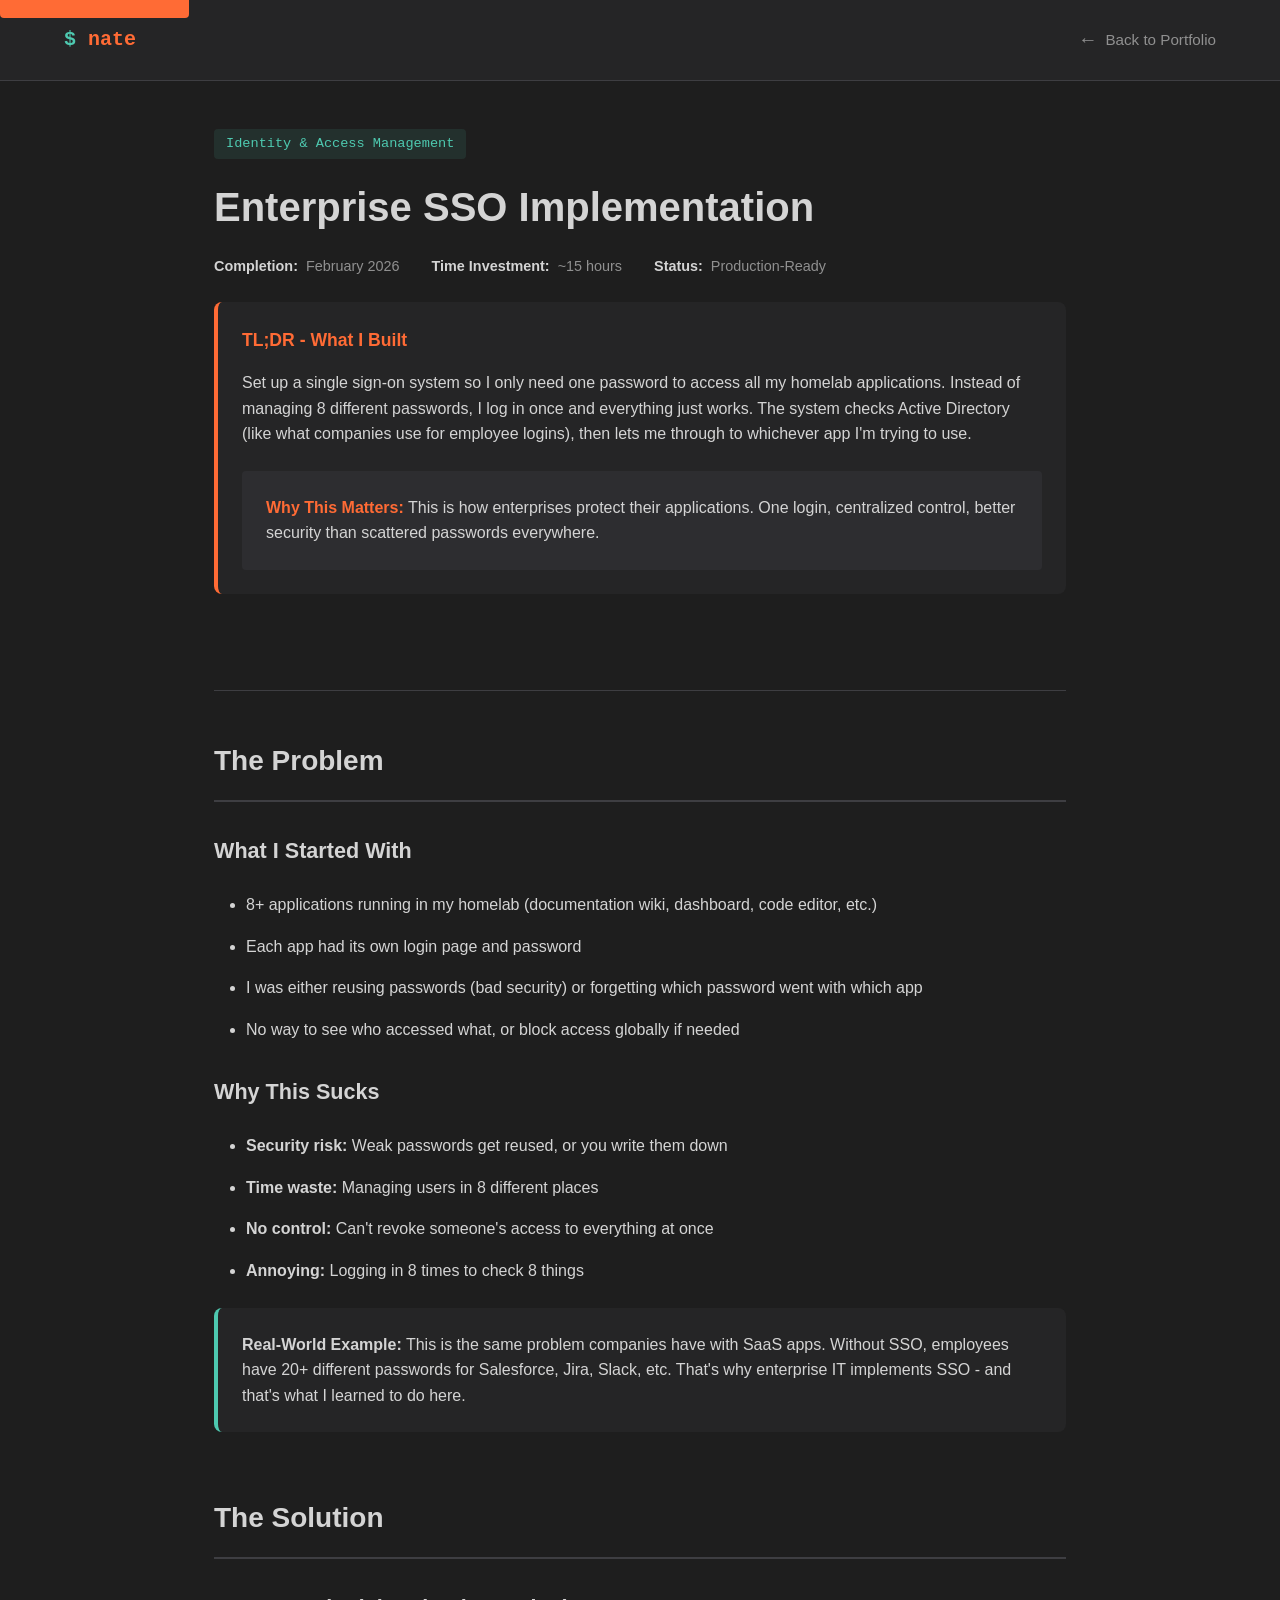
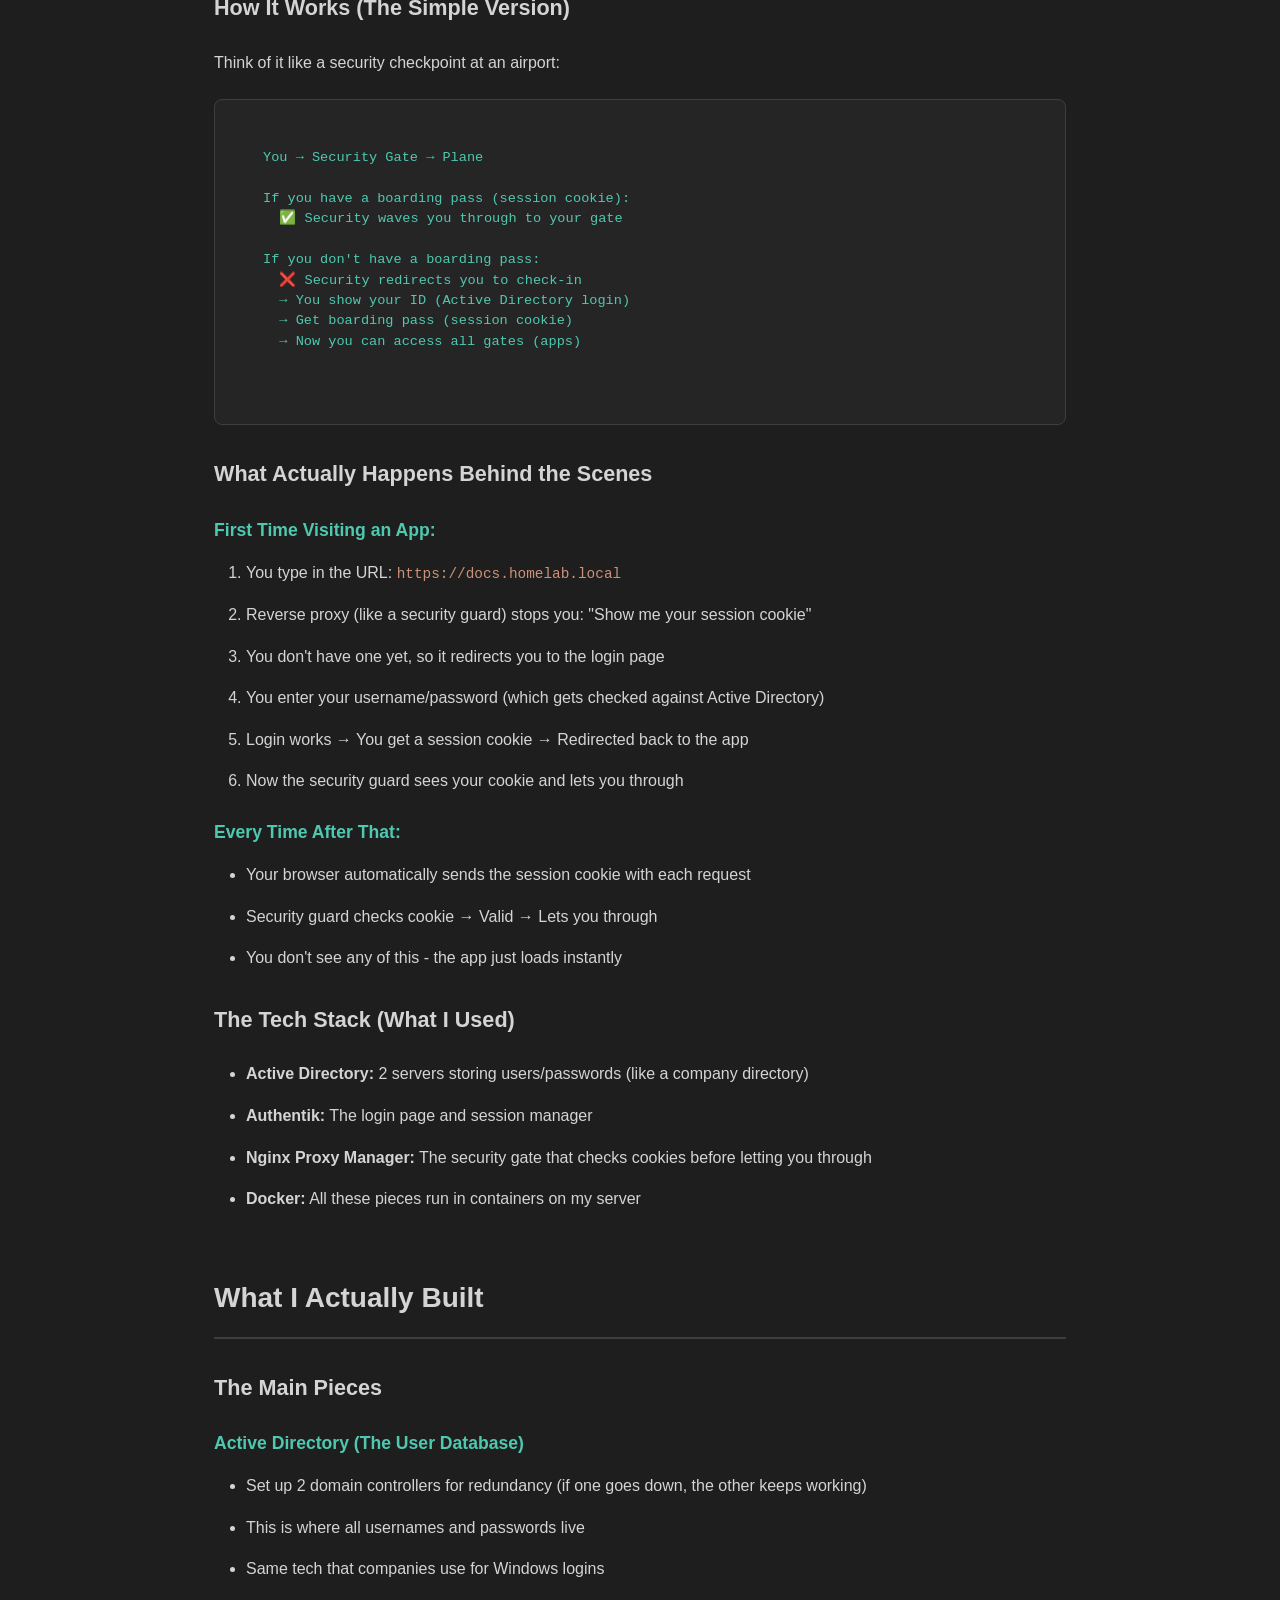
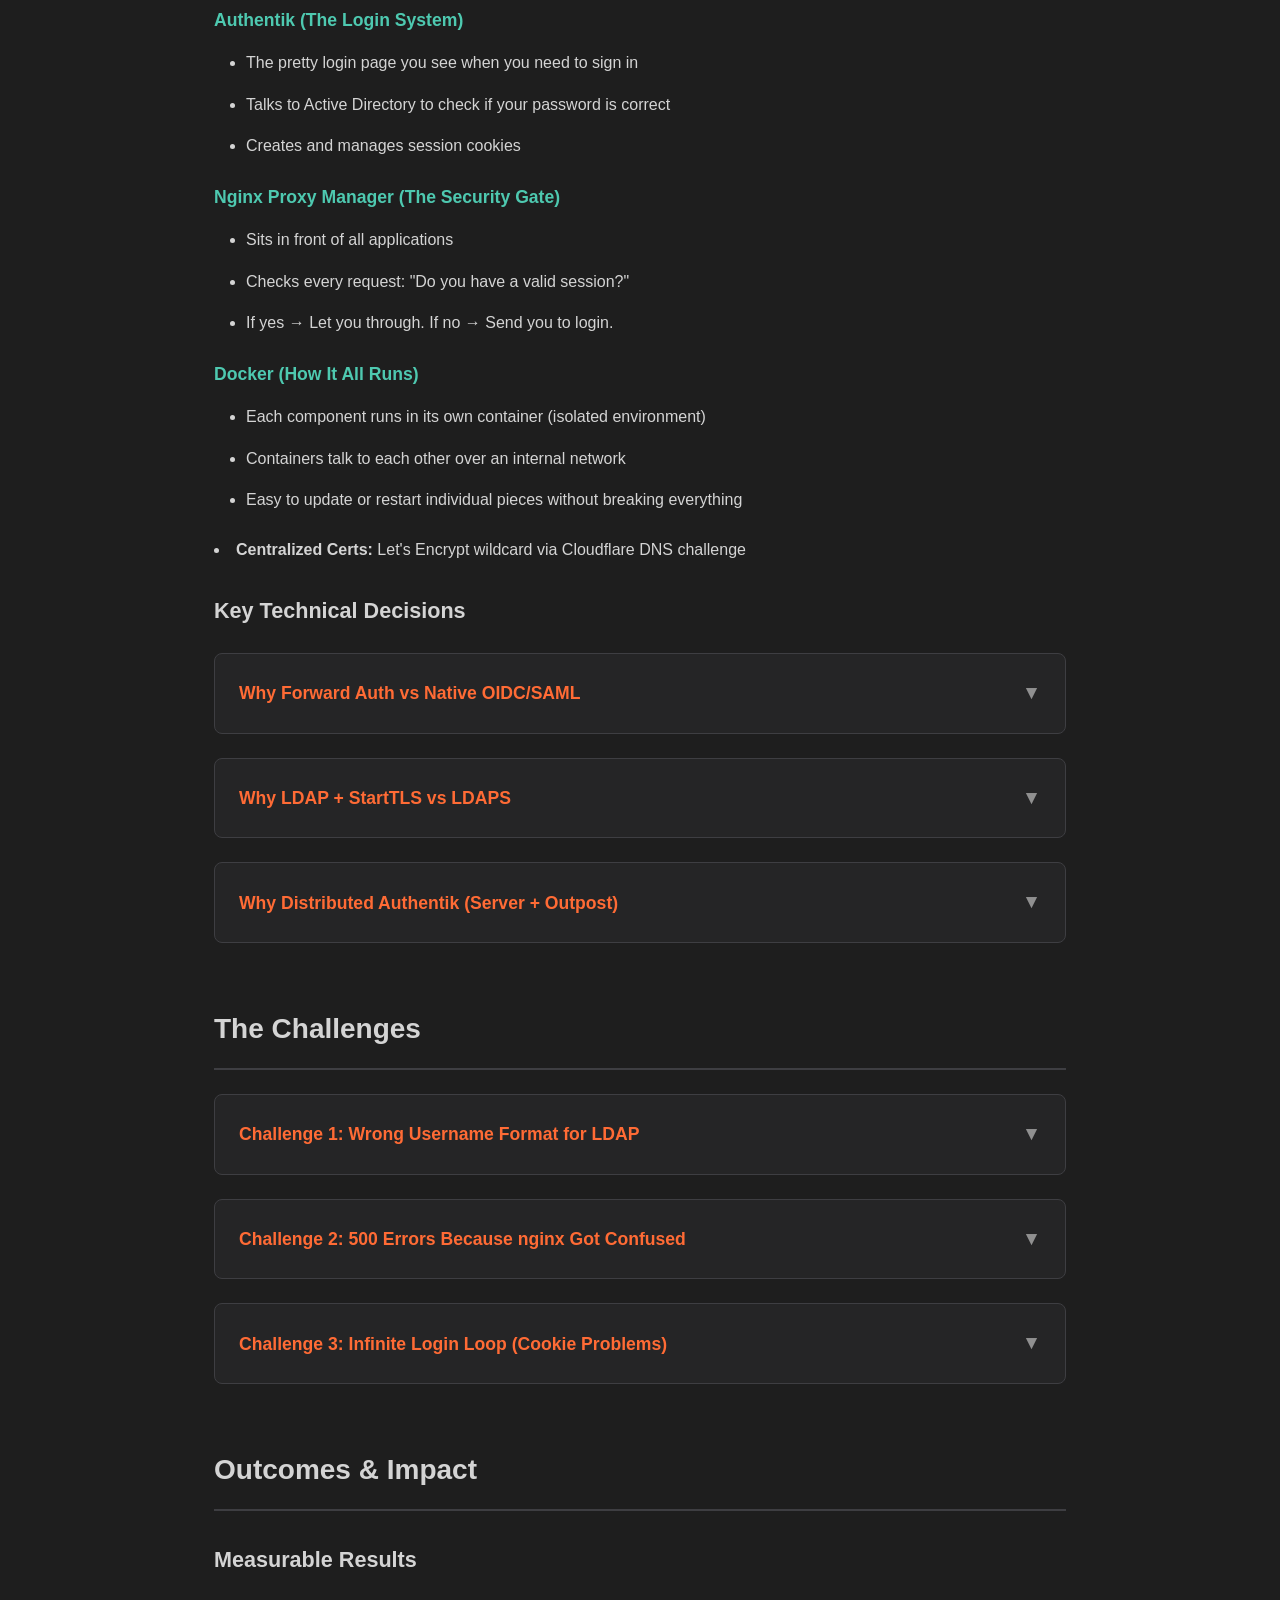
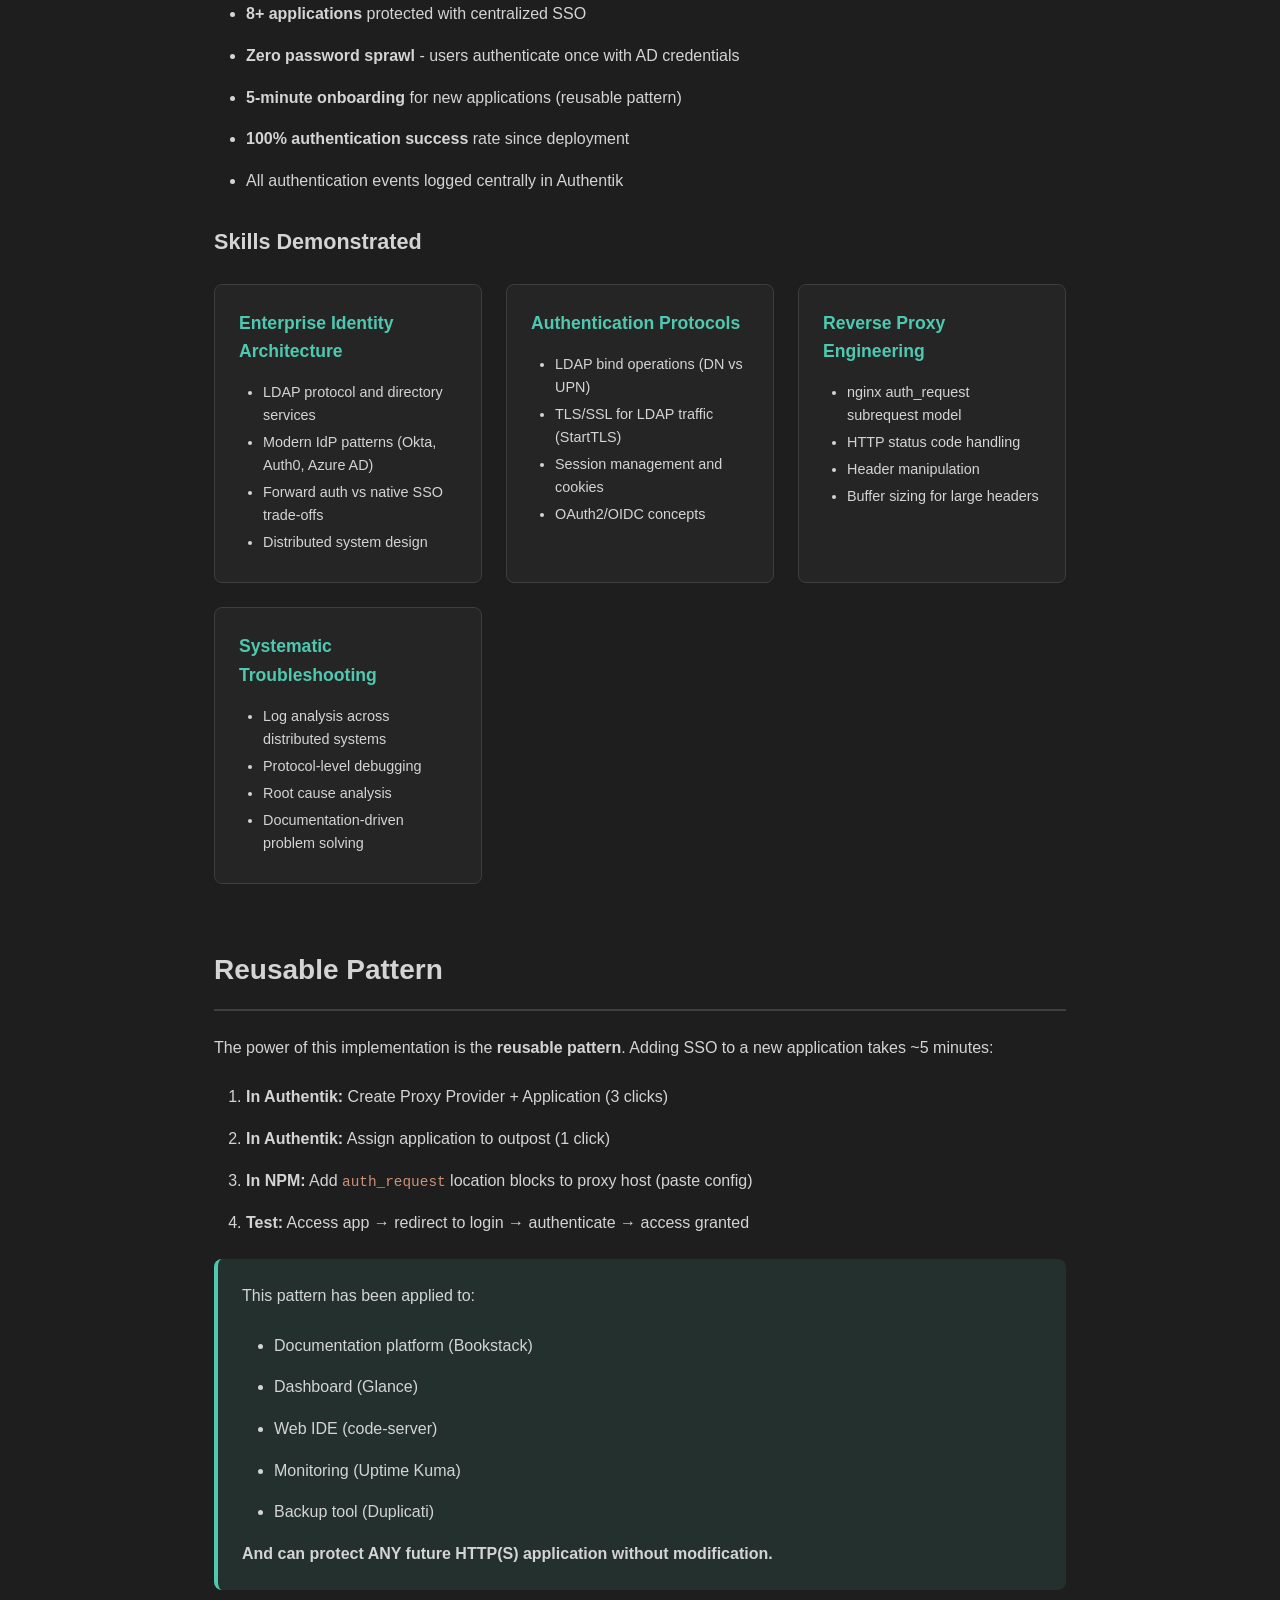
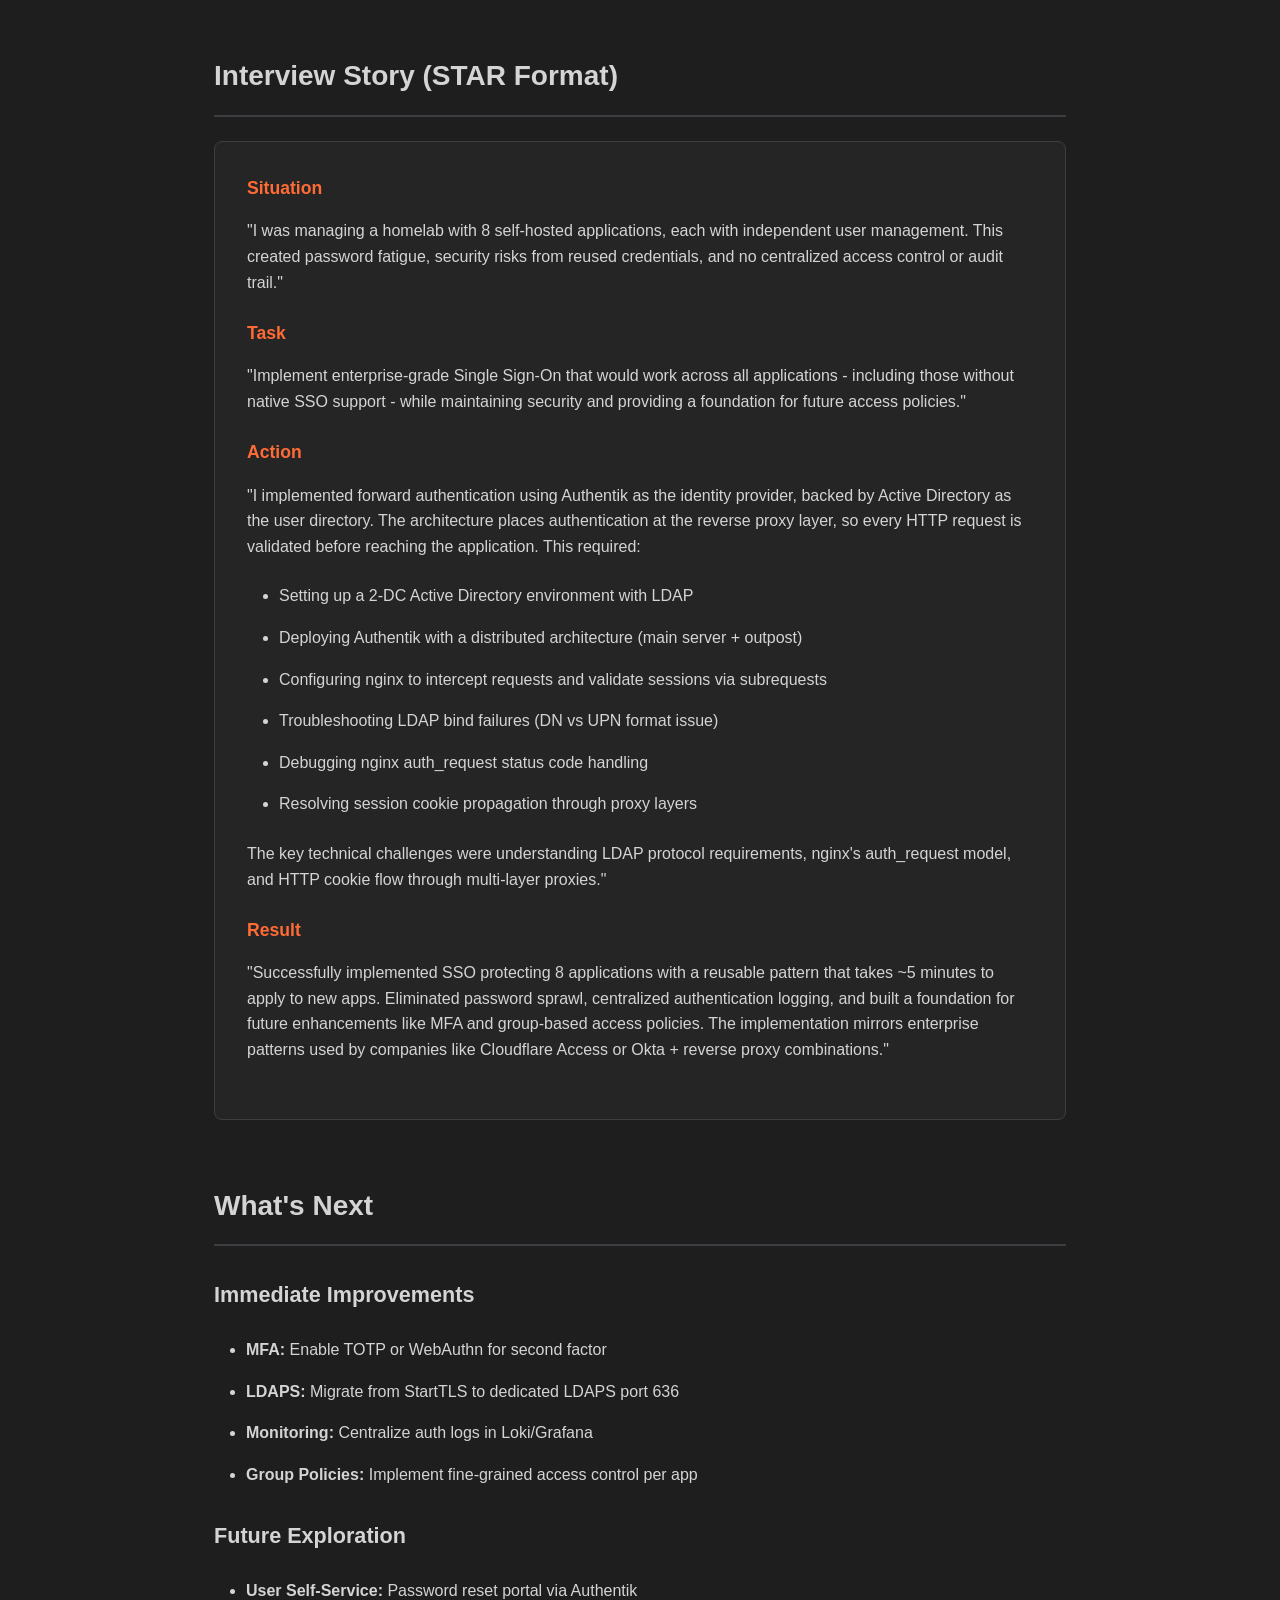
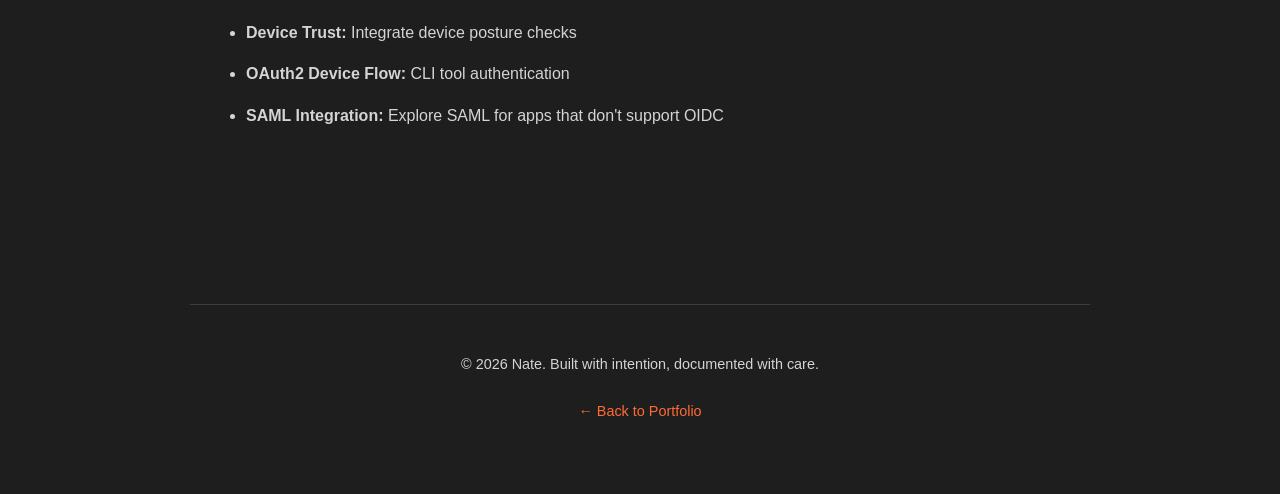
==== authentik-sso.html @ 9d838b90 "refactor: Simplify project pages for broader accessibility CHANGES TO BOTH authentik-sso.html AND pb" ====
<!DOCTYPE html>
<html lang="en">
<head>
    <meta charset="UTF-8">
    <meta name="viewport" content="width=device-width, initial-scale=1.0">
    <meta name="description" content="Enterprise SSO Implementation - Authentik + Active Directory forward authentication deployment protecting multiple applications with centralized identity management.">
    
    <!-- Security Headers -->
    <meta http-equiv="Content-Security-Policy" content="default-src 'self'; style-src 'self' 'unsafe-inline' https://fonts.googleapis.com; font-src 'self' https://fonts.gstatic.com; img-src 'self' data:; script-src 'self' 'unsafe-inline';">
    <meta http-equiv="X-Content-Type-Options" content="nosniff">
    <meta http-equiv="X-Frame-Options" content="DENY">
    <meta http-equiv="Referrer-Policy" content="strict-origin-when-cross-origin">
    
    <title>Enterprise SSO Implementation - Nate's Portfolio</title>
    
    <!-- Favicon -->
    <link rel="icon" type="image/svg+xml" href="/favicon.svg">
    <link rel="icon" type="image/png" sizes="32x32" href="/favicon-32x32.png">
    <link rel="icon" type="image/png" sizes="16x16" href="/favicon-16x16.png">
    <link rel="apple-touch-icon" sizes="180x180" href="/apple-touch-icon.png">
    <link rel="manifest" href="/site.webmanifest">
    
    <!-- Canonical URL -->
    <link rel="canonical" href="https://seggsy.co/authentik-sso">
    
    <!-- Open Graph / Social Media -->
    <meta property="og:title" content="Enterprise SSO Implementation - Nate's Portfolio">
    <meta property="og:description" content="Forward authentication deployment using Authentik + Active Directory. Protecting 8+ applications with centralized identity management and zero per-app credentials.">
    <meta property="og:image" content="https://seggsy.co/og-image.png">
    <meta property="og:url" content="https://seggsy.co/authentik-sso">
    <meta property="og:type" content="article">
    
    <!-- Twitter Card -->
    <meta name="twitter:card" content="summary_large_image">
    <meta name="twitter:title" content="Enterprise SSO Implementation - Nate's Portfolio">
    <meta name="twitter:description" content="Forward authentication deployment using Authentik + Active Directory. Protecting 8+ applications with centralized identity management.">
    <meta name="twitter:image" content="https://seggsy.co/og-image.png">
    
    <!-- Fonts -->
    <link rel="preconnect" href="https://fonts.googleapis.com">
    <link rel="preconnect" href="https://fonts.gstatic.com" crossorigin>
    <link href="https://fonts.googleapis.com/css2?family=JetBrains+Mono:wght@400;500;600&family=Inter:wght@400;500;600;700&display=swap" rel="stylesheet">
    
    <style>
        /* ==================== CSS Variables ==================== */
        :root {
            --color-bg-primary: #1e1e1e;
            --color-bg-secondary: #252526;
            --color-bg-tertiary: #2d2d30;
            --color-bg-code: #1e1e1e;
            --color-text-primary: #d4d4d4;
            --color-text-secondary: #909090;
            --color-text-muted: #6a6a6a;
            --color-accent-primary: #ff6b35;
            --color-accent-secondary: #4ec9b0;
            --color-accent-warning: #ce9178;
            --color-border: #3e3e42;
            --color-border-hover: #5a5a5f;
            --color-syntax-keyword: #569cd6;
            --color-syntax-string: #ce9178;
            --color-syntax-function: #dcdcaa;
            --color-syntax-comment: #6a9955;
            --font-mono: 'JetBrains Mono', monospace;
            --font-sans: 'Inter', -apple-system, BlinkMacSystemFont, sans-serif;
            --space-xs: 0.5rem;
            --space-sm: 1rem;
            --space-md: 1.5rem;
            --space-lg: 2rem;
            --space-xl: 3rem;
            --space-2xl: 4rem;
            --radius-sm: 4px;
            --radius-md: 8px;
            --radius-lg: 12px;
        }
        
        /* ==================== Reset & Base ==================== */
        * {
            margin: 0;
            padding: 0;
            box-sizing: border-box;
        }
        
        html {
            scroll-behavior: smooth;
        }
        
        /* Respect user's motion preferences */
        @media (prefers-reduced-motion: reduce) {
            html {
                scroll-behavior: auto;
            }
            *,
            *::before,
            *::after {
                animation-duration: 0.01ms !important;
                animation-iteration-count: 1 !important;
                transition-duration: 0.01ms !important;
                scroll-behavior: auto !important;
            }
        }
        
        body {
            font-family: var(--font-sans);
            background: var(--color-bg-primary);
            color: var(--color-text-primary);
            line-height: 1.6;
            font-size: 16px;
        }
        
        /* ==================== Skip Link (Accessibility) ==================== */
        .skip-link {
            position: absolute;
            top: -40px;
            left: 0;
            background: var(--color-accent-primary);
            color: var(--color-bg-primary);
            padding: var(--space-sm);
            text-decoration: none;
            border-radius: var(--radius-sm);
            font-weight: 600;
            z-index: 100;
        }
        
        .skip-link:focus {
            top: var(--space-sm);
            left: var(--space-sm);
        }
        
        /* ==================== Focus States (Accessibility) ==================== */
        *:focus-visible {
            outline: 2px solid var(--color-accent-primary);
            outline-offset: 2px;
        }
        
        *:focus:not(:focus-visible) {
            outline: none;
        }
        
        /* ==================== Header ==================== */
        header {
            background: var(--color-bg-secondary);
            border-bottom: 1px solid var(--color-border);
            padding: var(--space-md) 0;
            position: sticky;
            top: 0;
            z-index: 50;
        }
        
        nav {
            max-width: 1200px;
            margin: 0 auto;
            padding: 0 var(--space-md);
            display: flex;
            justify-content: space-between;
            align-items: center;
        }
        
        .logo {
            font-family: var(--font-mono);
            font-size: 1.25rem;
            font-weight: 600;
            color: var(--color-accent-primary);
            text-decoration: none;
        }
        
        .logo::before {
            content: '$ ';
            color: var(--color-accent-secondary);
        }
        
        .back-link {
            color: var(--color-text-secondary);
            text-decoration: none;
            font-size: 0.95rem;
            font-weight: 500;
            transition: color 0.2s;
            display: flex;
            align-items: center;
            gap: 0.5rem;
        }
        
        .back-link:hover {
            color: var(--color-accent-primary);
        }
        
        .back-link::before {
            content: '←';
            font-size: 1.2rem;
        }
        
        /* ==================== Main Content ==================== */
        main {
            max-width: 900px;
            margin: 0 auto;
            padding: var(--space-xl) var(--space-md);
        }
        
        /* ==================== Project Header ==================== */
        .project-header {
            margin-bottom: var(--space-xl);
            padding-bottom: var(--space-xl);
            border-bottom: 1px solid var(--color-border);
        }
        
        .project-tag {
            display: inline-block;
            font-family: var(--font-mono);
            font-size: 0.85rem;
            color: var(--color-accent-secondary);
            background: rgba(78, 201, 176, 0.1);
            padding: 0.25rem 0.75rem;
            border-radius: var(--radius-sm);
            margin-bottom: var(--space-md);
        }
        
        h1 {
            font-size: 2.5rem;
            font-weight: 700;
            color: var(--color-text-primary);
            margin-bottom: var(--space-md);
            line-height: 1.2;
        }
        
        .project-meta {
            display: flex;
            gap: var(--space-lg);
            font-size: 0.9rem;
            color: var(--color-text-secondary);
            margin-bottom: var(--space-md);
            flex-wrap: wrap;
        }
        
        .meta-item {
            display: flex;
            align-items: center;
            gap: 0.5rem;
        }
        
        .meta-item strong {
            color: var(--color-text-primary);
        }
        
        .tldr {
            background: var(--color-bg-secondary);
            border-left: 4px solid var(--color-accent-primary);
            padding: var(--space-md);
            border-radius: var(--radius-md);
            margin-bottom: var(--space-xl);
        }
        
        .tldr-title {
            font-weight: 600;
            color: var(--color-accent-primary);
            margin-bottom: var(--space-sm);
            font-size: 1.1rem;
        }
        
        .key-achievement {
            background: var(--color-bg-tertiary);
            padding: var(--space-md);
            border-radius: var(--radius-sm);
            margin-top: var(--space-sm);
        }
        
        .key-achievement strong {
            color: var(--color-accent-primary);
        }
        
        /* ==================== Content Sections ==================== */
        .section {
            margin-bottom: var(--space-2xl);
        }
        
        h2 {
            font-size: 1.75rem;
            font-weight: 600;
            color: var(--color-text-primary);
            margin-bottom: var(--space-md);
            padding-bottom: var(--space-sm);
            border-bottom: 2px solid var(--color-border);
        }
        
        h3 {
            font-size: 1.35rem;
            font-weight: 600;
            color: var(--color-text-primary);
            margin-top: var(--space-lg);
            margin-bottom: var(--space-md);
        }
        
        h4 {
            font-size: 1.1rem;
            font-weight: 600;
            color: var(--color-accent-secondary);
            margin-top: var(--space-md);
            margin-bottom: var(--space-sm);
        }
        
        p {
            margin-bottom: var(--space-md);
            color: var(--color-text-primary);
        }
        
        ul, ol {
            margin-left: var(--space-lg);
            margin-bottom: var(--space-md);
        }
        
        li {
            margin-bottom: var(--space-sm);
            color: var(--color-text-primary);
        }
        
        /* ==================== Code Blocks ==================== */
        pre {
            background: var(--color-bg-code);
            border: 1px solid var(--color-border);
            border-radius: var(--radius-md);
            padding: var(--space-md);
            margin-bottom: var(--space-md);
            overflow-x: auto;
            font-family: var(--font-mono);
            font-size: 0.9rem;
            line-height: 1.5;
        }
        
        code {
            font-family: var(--font-mono);
            font-size: 0.9em;
            color: var(--color-accent-warning);
        }
        
        pre code {
            color: var(--color-text-primary);
        }
        
        .terminal {
            position: relative;
            background: #0c0c0c;
            border: 1px solid var(--color-border);
            border-radius: var(--radius-md);
            margin-bottom: var(--space-md);
        }
        
        .terminal::before {
            content: '';
            display: block;
            height: 30px;
            background: var(--color-bg-secondary);
            border-bottom: 1px solid var(--color-border);
            border-radius: var(--radius-md) var(--radius-md) 0 0;
        }
        
        .terminal pre {
            border: none;
            border-radius: 0 0 var(--radius-md) var(--radius-md);
            background: #0c0c0c;
            color: #00ff00;
        }
        
        /* ==================== Architecture Diagram ==================== */
        .architecture {
            background: var(--color-bg-secondary);
            border: 1px solid var(--color-border);
            border-radius: var(--radius-md);
            padding: var(--space-md);
            margin-bottom: var(--space-md);
        }
        
        .architecture pre {
            background: transparent;
            border: none;
            color: var(--color-accent-secondary);
            font-size: 0.85rem;
        }
        
        /* ==================== Collapsible Sections ==================== */
        .collapsible {
            background: var(--color-bg-secondary);
            border: 1px solid var(--color-border);
            border-radius: var(--radius-md);
            margin-bottom: var(--space-md);
            overflow: hidden;
        }
        
        .collapsible-header {
            padding: var(--space-md);
            cursor: pointer;
            display: flex;
            justify-content: space-between;
            align-items: center;
            user-select: none;
            transition: background 0.2s;
        }
        
        .collapsible-header:hover {
            background: var(--color-bg-tertiary);
        }
        
        .collapsible-title {
            font-weight: 600;
            color: var(--color-accent-primary);
            font-size: 1.1rem;
        }
        
        .collapsible-icon {
            font-size: 1.2rem;
            color: var(--color-text-secondary);
            transition: transform 0.3s;
        }
        
        .collapsible.active .collapsible-icon {
            transform: rotate(180deg);
        }
        
        .collapsible-content {
            max-height: 0;
            overflow: hidden;
            transition: max-height 0.3s ease-out;
        }
        
        .collapsible.active .collapsible-content {
            max-height: 5000px;
            transition: max-height 0.5s ease-in;
        }
        
        .collapsible-inner {
            padding: 0 var(--space-md) var(--space-md) var(--space-md);
        }
        
        /* ==================== Info Boxes ==================== */
        .info-box {
            background: var(--color-bg-secondary);
            border-left: 4px solid var(--color-accent-secondary);
            padding: var(--space-md);
            border-radius: var(--radius-md);
            margin-bottom: var(--space-md);
        }
        
        .warning-box {
            background: rgba(206, 145, 120, 0.1);
            border-left: 4px solid var(--color-accent-warning);
            padding: var(--space-md);
            border-radius: var(--radius-md);
            margin-bottom: var(--space-md);
        }
        
        .success-box {
            background: rgba(78, 201, 176, 0.1);
            border-left: 4px solid var(--color-accent-secondary);
            padding: var(--space-md);
            border-radius: var(--radius-md);
            margin-bottom: var(--space-md);
        }
        
        /* ==================== Skills Grid ==================== */
        .skills-demonstrated {
            display: grid;
            grid-template-columns: repeat(auto-fit, minmax(250px, 1fr));
            gap: var(--space-md);
            margin-top: var(--space-md);
        }
        
        .skill-card {
            background: var(--color-bg-secondary);
            border: 1px solid var(--color-border);
            border-radius: var(--radius-md);
            padding: var(--space-md);
        }
        
        .skill-card h4 {
            margin-top: 0;
            margin-bottom: var(--space-sm);
        }
        
        .skill-card ul {
            margin-left: var(--space-md);
            margin-bottom: 0;
        }
        
        .skill-card li {
            font-size: 0.9rem;
            margin-bottom: 0.25rem;
        }
        
        /* ==================== STAR Format ==================== */
        .star-format {
            background: var(--color-bg-secondary);
            border: 1px solid var(--color-border);
            border-radius: var(--radius-md);
            padding: var(--space-lg);
            margin-bottom: var(--space-md);
        }
        
        .star-item {
            margin-bottom: var(--space-md);
        }
        
        .star-item:last-child {
            margin-bottom: 0;
        }
        
        .star-label {
            font-weight: 700;
            color: var(--color-accent-primary);
            font-size: 1.1rem;
            margin-bottom: var(--space-sm);
        }
        
        /* ==================== Footer ==================== */
        footer {
            max-width: 900px;
            margin: var(--space-2xl) auto 0;
            padding: var(--space-xl) var(--space-md);
            border-top: 1px solid var(--color-border);
            text-align: center;
            color: var(--color-text-secondary);
            font-size: 0.9rem;
        }
        
        /* ==================== Responsive ==================== */
        @media (max-width: 768px) {
            h1 {
                font-size: 2rem;
            }
            
            h2 {
                font-size: 1.5rem;
            }
            
            h3 {
                font-size: 1.2rem;
            }
            
            .project-meta {
                flex-direction: column;
                gap: var(--space-sm);
            }
            
            .skills-demonstrated {
                grid-template-columns: 1fr;
            }
            
            pre {
                font-size: 0.8rem;
            }
        }
    </style>
</head>
<body>
    <!-- Skip to content link -->
    <a href="#main-content" class="skip-link">Skip to main content</a>
    
    <!-- Header -->
    <header>
        <nav aria-label="Main navigation">
            <a href="/" class="logo">nate</a>
            <a href="/" class="back-link">Back to Portfolio</a>
        </nav>
    </header>
    
    <!-- Main Content -->
    <main id="main-content" role="main">
        <!-- Project Header -->
        <div class="project-header">
            <div class="project-tag">Identity & Access Management</div>
            <h1>Enterprise SSO Implementation</h1>
            
            <div class="project-meta">
                <div class="meta-item">
                    <strong>Completion:</strong> February 2026
                </div>
                <div class="meta-item">
                    <strong>Time Investment:</strong> ~15 hours
                </div>
                <div class="meta-item">
                    <strong>Status:</strong> Production-Ready
                </div>
            </div>
            
            <div class="tldr">
                <div class="tldr-title">TL;DR - What I Built</div>
                <p>Set up a single sign-on system so I only need one password to access all my homelab applications. Instead of managing 8 different passwords, I log in once and everything just works. The system checks Active Directory (like what companies use for employee logins), then lets me through to whichever app I'm trying to use.</p>
                <div class="key-achievement">
                    <strong>Why This Matters:</strong> This is how enterprises protect their applications. One login, centralized control, better security than scattered passwords everywhere.
                </div>
            </div>
        </div>
        
        <!-- The Problem -->
        <section class="section">
            <h2>The Problem</h2>
            
            <h3>What I Started With</h3>
            <ul>
                <li>8+ applications running in my homelab (documentation wiki, dashboard, code editor, etc.)</li>
                <li>Each app had its own login page and password</li>
                <li>I was either reusing passwords (bad security) or forgetting which password went with which app</li>
                <li>No way to see who accessed what, or block access globally if needed</li>
            </ul>
            
            <h3>Why This Sucks</h3>
            <ul>
                <li><strong>Security risk:</strong> Weak passwords get reused, or you write them down</li>
                <li><strong>Time waste:</strong> Managing users in 8 different places</li>
                <li><strong>No control:</strong> Can't revoke someone's access to everything at once</li>
                <li><strong>Annoying:</strong> Logging in 8 times to check 8 things</li>
            </ul>
            
            <div class="info-box">
                <strong>Real-World Example:</strong> This is the same problem companies have with SaaS apps. Without SSO, employees have 20+ different passwords for Salesforce, Jira, Slack, etc. That's why enterprise IT implements SSO - and that's what I learned to do here.
            </div>
        </section>
        
        <!-- The Solution -->
        <section class="section">
            <h2>The Solution</h2>
            
            <h3>How It Works (The Simple Version)</h3>
            <p>Think of it like a security checkpoint at an airport:</p>
            
            <div class="architecture">
                <pre>You → Security Gate → Plane

If you have a boarding pass (session cookie):
  ✅ Security waves you through to your gate

If you don't have a boarding pass:
  ❌ Security redirects you to check-in
  → You show your ID (Active Directory login)
  → Get boarding pass (session cookie)
  → Now you can access all gates (apps)</pre>
            </div>
            
            <h3>What Actually Happens Behind the Scenes</h3>
            
            <h4>First Time Visiting an App:</h4>
            <ol>
                <li>You type in the URL: <code>https://docs.homelab.local</code></li>
                <li>Reverse proxy (like a security guard) stops you: "Show me your session cookie"</li>
                <li>You don't have one yet, so it redirects you to the login page</li>
                <li>You enter your username/password (which gets checked against Active Directory)</li>
                <li>Login works → You get a session cookie → Redirected back to the app</li>
                <li>Now the security guard sees your cookie and lets you through</li>
            </ol>
            
            <h4>Every Time After That:</h4>
            <ul>
                <li>Your browser automatically sends the session cookie with each request</li>
                <li>Security guard checks cookie → Valid → Lets you through</li>
                <li>You don't see any of this - the app just loads instantly</li>
            </ul>
            
            <h3>The Tech Stack (What I Used)</h3>
            <ul>
                <li><strong>Active Directory:</strong> 2 servers storing users/passwords (like a company directory)</li>
                <li><strong>Authentik:</strong> The login page and session manager</li>
                <li><strong>Nginx Proxy Manager:</strong> The security gate that checks cookies before letting you through</li>
                <li><strong>Docker:</strong> All these pieces run in containers on my server</li>
            </ul>
        </section>
        
        <!-- Technical Implementation -->
        <section class="section">
            <h2>What I Actually Built</h2>
            
            <h3>The Main Pieces</h3>
            
            <h4>Active Directory (The User Database)</h4>
            <ul>
                <li>Set up 2 domain controllers for redundancy (if one goes down, the other keeps working)</li>
                <li>This is where all usernames and passwords live</li>
                <li>Same tech that companies use for Windows logins</li>
            </ul>
            
            <h4>Authentik (The Login System)</h4>
            <ul>
                <li>The pretty login page you see when you need to sign in</li>
                <li>Talks to Active Directory to check if your password is correct</li>
                <li>Creates and manages session cookies</li>
            </ul>
            
            <h4>Nginx Proxy Manager (The Security Gate)</h4>
            <ul>
                <li>Sits in front of all applications</li>
                <li>Checks every request: "Do you have a valid session?"</li>
                <li>If yes → Let you through. If no → Send you to login.</li>
            </ul>
            
            <h4>Docker (How It All Runs)</h4>
            <ul>
                <li>Each component runs in its own container (isolated environment)</li>
                <li>Containers talk to each other over an internal network</li>
                <li>Easy to update or restart individual pieces without breaking everything</li>
            </ul>
                <li><strong>Centralized Certs:</strong> Let's Encrypt wildcard via Cloudflare DNS challenge</li>
            </ul>
            
            <h3>Key Technical Decisions</h3>
            
            <div class="collapsible">
                <div class="collapsible-header">
                    <div class="collapsible-title">Why Forward Auth vs Native OIDC/SAML</div>
                    <div class="collapsible-icon">▼</div>
                </div>
                <div class="collapsible-content">
                    <div class="collapsible-inner">
                        <ul>
                            <li>Forward auth works with <strong>any</strong> HTTP(S) application (no app-level changes needed)</li>
                            <li>Application never sees credentials (security)</li>
                            <li>Centralized at network edge (defense in depth)</li>
                            <li>Single pattern scales to unlimited apps</li>
                            <li>Trade-off: Double authentication if app has native auth (acceptable in homelab)</li>
                        </ul>
                    </div>
                </div>
            </div>
            
            <div class="collapsible">
                <div class="collapsible-header">
                    <div class="collapsible-title">Why LDAP + StartTLS vs LDAPS</div>
                    <div class="collapsible-icon">▼</div>
                </div>
                <div class="collapsible-content">
                    <div class="collapsible-inner">
                        <ul>
                            <li>StartTLS uses standard port 389 (no firewall rule changes)</li>
                            <li>Encrypts after initial connection (opportunistic TLS)</li>
                            <li>Simpler certificate management for internal CA</li>
                            <li>Enterprise standard for internal LDAP</li>
                        </ul>
                    </div>
                </div>
            </div>
            
            <div class="collapsible">
                <div class="collapsible-header">
                    <div class="collapsible-title">Why Distributed Authentik (Server + Outpost)</div>
                    <div class="collapsible-icon">▼</div>
                </div>
                <div class="collapsible-content">
                    <div class="collapsible-inner">
                        <ul>
                            <li>Outpost co-located with applications (low latency auth checks)</li>
                            <li>Server handles heavy lifting (login flows, LDAP queries, UI)</li>
                            <li>Separation of concerns (auth validation vs identity management)</li>
                            <li>Mirrors enterprise IdP architecture (e.g., Okta agents)</li>
                        </ul>
                    </div>
                </div>
            </div>
        </section>
        
        <!-- The Challenges -->
        <section class="section">
            <h2>The Challenges</h2>
            
            <div class="collapsible">
                <div class="collapsible-header">
                    <div class="collapsible-title">Challenge 1: Wrong Username Format for LDAP</div>
                    <div class="collapsible-icon">▼</div>
                </div>
                <div class="collapsible-content">
                    <div class="collapsible-inner">
                        <h4>What Went Wrong:</h4>
                        <div class="terminal">
                            <pre>Error: LDAP bind failed - Invalid credentials</pre>
                        </div>
                        
                        <h4>The Problem:</h4>
                        <ul>
                            <li>I was using email format: <code><a href="/cdn-cgi/l/email-protection" class="__cf_email__" data-cfemail="4d2e2b3e702c383924292239242601252a282029242770222128">[email&#160;protected]</a></code></li>
                            <li>LDAP doesn't understand email format - it needs a specific path</li>
                            <li>Think of it like: email is your nickname, but the system needs your full legal name and address</li>
                        </ul>
                        
                        <h4>How I Figured It Out:</h4>
                        <ol>
                            <li>Checked password was correct in Active Directory (it was)</li>
                            <li>Verified network could reach the server (it could)</li>
                            <li>Read Microsoft docs about LDAP connection formats</li>
                            <li>Learned about DN (Distinguished Name) vs UPN (User Principal Name)</li>
                            <li>Changed the format to what LDAP actually expects</li>
                        </ol>
                        
                        <h4>The Fix:</h4>
                        <div class="warning-box">
                            <strong>❌ WRONG:</strong> <code><a href="/cdn-cgi/l/email-protection" class="__cf_email__" data-cfemail="1c6f6a7f316d797832393279646645616e6c646d60633f6d6e62606d">[email&#160;protected]</a></code> (email-style)
                        </div>
                        <div class="success-box">
                            <strong>✅ CORRECT:</strong> <code>CN=svc-authentik,CN=Users,DC=homelab,DC=local</code> (full path)
                        </div>
                        
                        <div class="info-box">
                            <strong>What I Learned:</strong> Different systems talk different languages. What works for logging into Windows doesn't always work for backend connections. Reading documentation and understanding the protocol matters.
                        </div>
                    </div>
                </div>
            </div>
            
            <div class="collapsible">
                <div class="collapsible-header">
                    <div class="collapsible-title">Challenge 2: 500 Errors Because nginx Got Confused</div>
                    <div class="collapsible-icon">▼</div>
                </div>
                <div class="collapsible-content">
                    <div class="collapsible-inner">
                        <h4>What Went Wrong:</h4>
                        <div class="terminal">
                            <pre>500 Internal Server Error
nginx logs: "auth request unexpected status: 302"</pre>
                        </div>
                        
                        <h4>The Problem:</h4>
                        <ul>
                            <li>nginx expected a simple yes/no answer: "Is this user authenticated?"</li>
                            <li>Authentik was sending a redirect response (302) instead</li>
                            <li>nginx didn't know how to handle that, so it just gave up with a 500 error</li>
                        </ul>
                        
                        <h4>The Fix:</h4>
                        <p>Taught nginx how to handle redirects by adding error handling:</p>
                        <pre><code># Tell nginx: if you get a 401 (not authenticated), 
# don't panic - redirect them to the login page instead
error_page 401 = @goauthentik_proxy_signin;</code></pre>
                        
                        <div class="info-box">
                            <strong>What I Learned:</strong> nginx is picky about how authentication works. It wants specific status codes. When integrating systems, you have to make them speak the same language. Reading error logs and nginx docs helped me figure out what was expected.
                        </div>
                    </div>
                </div>
            </div>
            
            <div class="collapsible">
                <div class="collapsible-header">
                    <div class="collapsible-title">Challenge 3: Infinite Login Loop (Cookie Problems)</div>
                    <div class="collapsible-icon">▼</div>
                </div>
                <div class="collapsible-content">
                    <div class="collapsible-inner">
                        <h4>What Went Wrong:</h4>
                        <p>User would log in successfully, but then immediately get sent back to the login page. Over and over. Forever.</p>
                        
                        <h4>The Problem:</h4>
                        <ul>
                            <li>Authentik was setting a session cookie, but the browser wasn't sending it back</li>
                            <li>Why? Cookie security settings were too strict</li>
                            <li>The cookie was set to <code>SameSite=Strict</code> (only works on exact same domain)</li>
                            <li>But the login page was <code>auth.homelab.local</code> and the app was <code>docs.homelab.local</code></li>
                            <li>Browser blocked the cookie because of the different subdomains</li>
                        </ul>
                        
                        <h4>The Fix:</h4>
                        <p>Changed cookie setting to <code>SameSite=Lax</code>:</p>
                        <ul>
                            <li>Still secure (protects against attacks)</li>
                            <li>But allows cookies across subdomains (auth.homelab → docs.homelab)</li>
                            <li>Browser happy, login works, everyone moves on</li>
                        </ul>
                        
                        <div class="info-box">
                            <strong>What I Learned:</strong> Modern browsers are really picky about cookies for security reasons. When login involves redirects between subdomains, you have to understand cookie policies. This took reading browser documentation and testing different settings.
                        </div>
                    </div>
                </div>
            </div>
        </section>
        
        <!-- Outcomes & Skills -->
        <section class="section">
            <h2>Outcomes & Impact</h2>
            
            <h3>Measurable Results</h3>
            <ul>
                <li><strong>8+ applications</strong> protected with centralized SSO</li>
                <li><strong>Zero password sprawl</strong> - users authenticate once with AD credentials</li>
                <li><strong>5-minute onboarding</strong> for new applications (reusable pattern)</li>
                <li><strong>100% authentication success</strong> rate since deployment</li>
                <li>All authentication events logged centrally in Authentik</li>
            </ul>
            
            <h3>Skills Demonstrated</h3>
            <div class="skills-demonstrated">
                <div class="skill-card">
                    <h4>Enterprise Identity Architecture</h4>
                    <ul>
                        <li>LDAP protocol and directory services</li>
                        <li>Modern IdP patterns (Okta, Auth0, Azure AD)</li>
                        <li>Forward auth vs native SSO trade-offs</li>
                        <li>Distributed system design</li>
                    </ul>
                </div>
                
                <div class="skill-card">
                    <h4>Authentication Protocols</h4>
                    <ul>
                        <li>LDAP bind operations (DN vs UPN)</li>
                        <li>TLS/SSL for LDAP traffic (StartTLS)</li>
                        <li>Session management and cookies</li>
                        <li>OAuth2/OIDC concepts</li>
                    </ul>
                </div>
                
                <div class="skill-card">
                    <h4>Reverse Proxy Engineering</h4>
                    <ul>
                        <li>nginx auth_request subrequest model</li>
                        <li>HTTP status code handling</li>
                        <li>Header manipulation</li>
                        <li>Buffer sizing for large headers</li>
                    </ul>
                </div>
                
                <div class="skill-card">
                    <h4>Systematic Troubleshooting</h4>
                    <ul>
                        <li>Log analysis across distributed systems</li>
                        <li>Protocol-level debugging</li>
                        <li>Root cause analysis</li>
                        <li>Documentation-driven problem solving</li>
                    </ul>
                </div>
            </div>
        </section>
        
        <!-- Reusable Pattern -->
        <section class="section">
            <h2>Reusable Pattern</h2>
            <p>The power of this implementation is the <strong>reusable pattern</strong>. Adding SSO to a new application takes ~5 minutes:</p>
            
            <ol>
                <li><strong>In Authentik:</strong> Create Proxy Provider + Application (3 clicks)</li>
                <li><strong>In Authentik:</strong> Assign application to outpost (1 click)</li>
                <li><strong>In NPM:</strong> Add <code>auth_request</code> location blocks to proxy host (paste config)</li>
                <li><strong>Test:</strong> Access app → redirect to login → authenticate → access granted</li>
            </ol>
            
            <div class="success-box">
                <p>This pattern has been applied to:</p>
                <ul style="margin-bottom: 0;">
                    <li>Documentation platform (Bookstack)</li>
                    <li>Dashboard (Glance)</li>
                    <li>Web IDE (code-server)</li>
                    <li>Monitoring (Uptime Kuma)</li>
                    <li>Backup tool (Duplicati)</li>
                </ul>
                <p style="margin-top: var(--space-sm); margin-bottom: 0;"><strong>And can protect ANY future HTTP(S) application without modification.</strong></p>
            </div>
        </section>
        
        <!-- Interview Story -->
        <section class="section">
            <h2>Interview Story (STAR Format)</h2>
            
            <div class="star-format">
                <div class="star-item">
                    <div class="star-label">Situation</div>
                    <p>"I was managing a homelab with 8 self-hosted applications, each with independent user management. This created password fatigue, security risks from reused credentials, and no centralized access control or audit trail."</p>
                </div>
                
                <div class="star-item">
                    <div class="star-label">Task</div>
                    <p>"Implement enterprise-grade Single Sign-On that would work across all applications - including those without native SSO support - while maintaining security and providing a foundation for future access policies."</p>
                </div>
                
                <div class="star-item">
                    <div class="star-label">Action</div>
                    <p>"I implemented forward authentication using Authentik as the identity provider, backed by Active Directory as the user directory. The architecture places authentication at the reverse proxy layer, so every HTTP request is validated before reaching the application. This required:</p>
                    <ul>
                        <li>Setting up a 2-DC Active Directory environment with LDAP</li>
                        <li>Deploying Authentik with a distributed architecture (main server + outpost)</li>
                        <li>Configuring nginx to intercept requests and validate sessions via subrequests</li>
                        <li>Troubleshooting LDAP bind failures (DN vs UPN format issue)</li>
                        <li>Debugging nginx auth_request status code handling</li>
                        <li>Resolving session cookie propagation through proxy layers</li>
                    </ul>
                    <p>The key technical challenges were understanding LDAP protocol requirements, nginx's auth_request model, and HTTP cookie flow through multi-layer proxies."</p>
                </div>
                
                <div class="star-item">
                    <div class="star-label">Result</div>
                    <p>"Successfully implemented SSO protecting 8 applications with a reusable pattern that takes ~5 minutes to apply to new apps. Eliminated password sprawl, centralized authentication logging, and built a foundation for future enhancements like MFA and group-based access policies. The implementation mirrors enterprise patterns used by companies like Cloudflare Access or Okta + reverse proxy combinations."</p>
                </div>
            </div>
        </section>
        
        <!-- What's Next -->
        <section class="section">
            <h2>What's Next</h2>
            
            <h3>Immediate Improvements</h3>
            <ul>
                <li><strong>MFA:</strong> Enable TOTP or WebAuthn for second factor</li>
                <li><strong>LDAPS:</strong> Migrate from StartTLS to dedicated LDAPS port 636</li>
                <li><strong>Monitoring:</strong> Centralize auth logs in Loki/Grafana</li>
                <li><strong>Group Policies:</strong> Implement fine-grained access control per app</li>
            </ul>
            
            <h3>Future Exploration</h3>
            <ul>
                <li><strong>User Self-Service:</strong> Password reset portal via Authentik</li>
                <li><strong>Device Trust:</strong> Integrate device posture checks</li>
                <li><strong>OAuth2 Device Flow:</strong> CLI tool authentication</li>
                <li><strong>SAML Integration:</strong> Explore SAML for apps that don't support OIDC</li>
            </ul>
        </section>
    </main>
    
    <!-- Footer -->
    <footer role="contentinfo">
        <p>© 2026 Nate. Built with intention, documented with care.</p>
        <p style="margin-top: var(--space-sm);">
            <a href="/" style="color: var(--color-accent-primary); text-decoration: none;">← Back to Portfolio</a>
        </p>
    </footer>
    
    <!-- Collapsible Toggle Script -->
    <script>
        document.querySelectorAll('.collapsible-header').forEach(function(header) {
            header.addEventListener('click', function() {
                var collapsible = this.parentElement;
                collapsible.classList.toggle('active');
            });
        });
    </script>
</body>
</html>
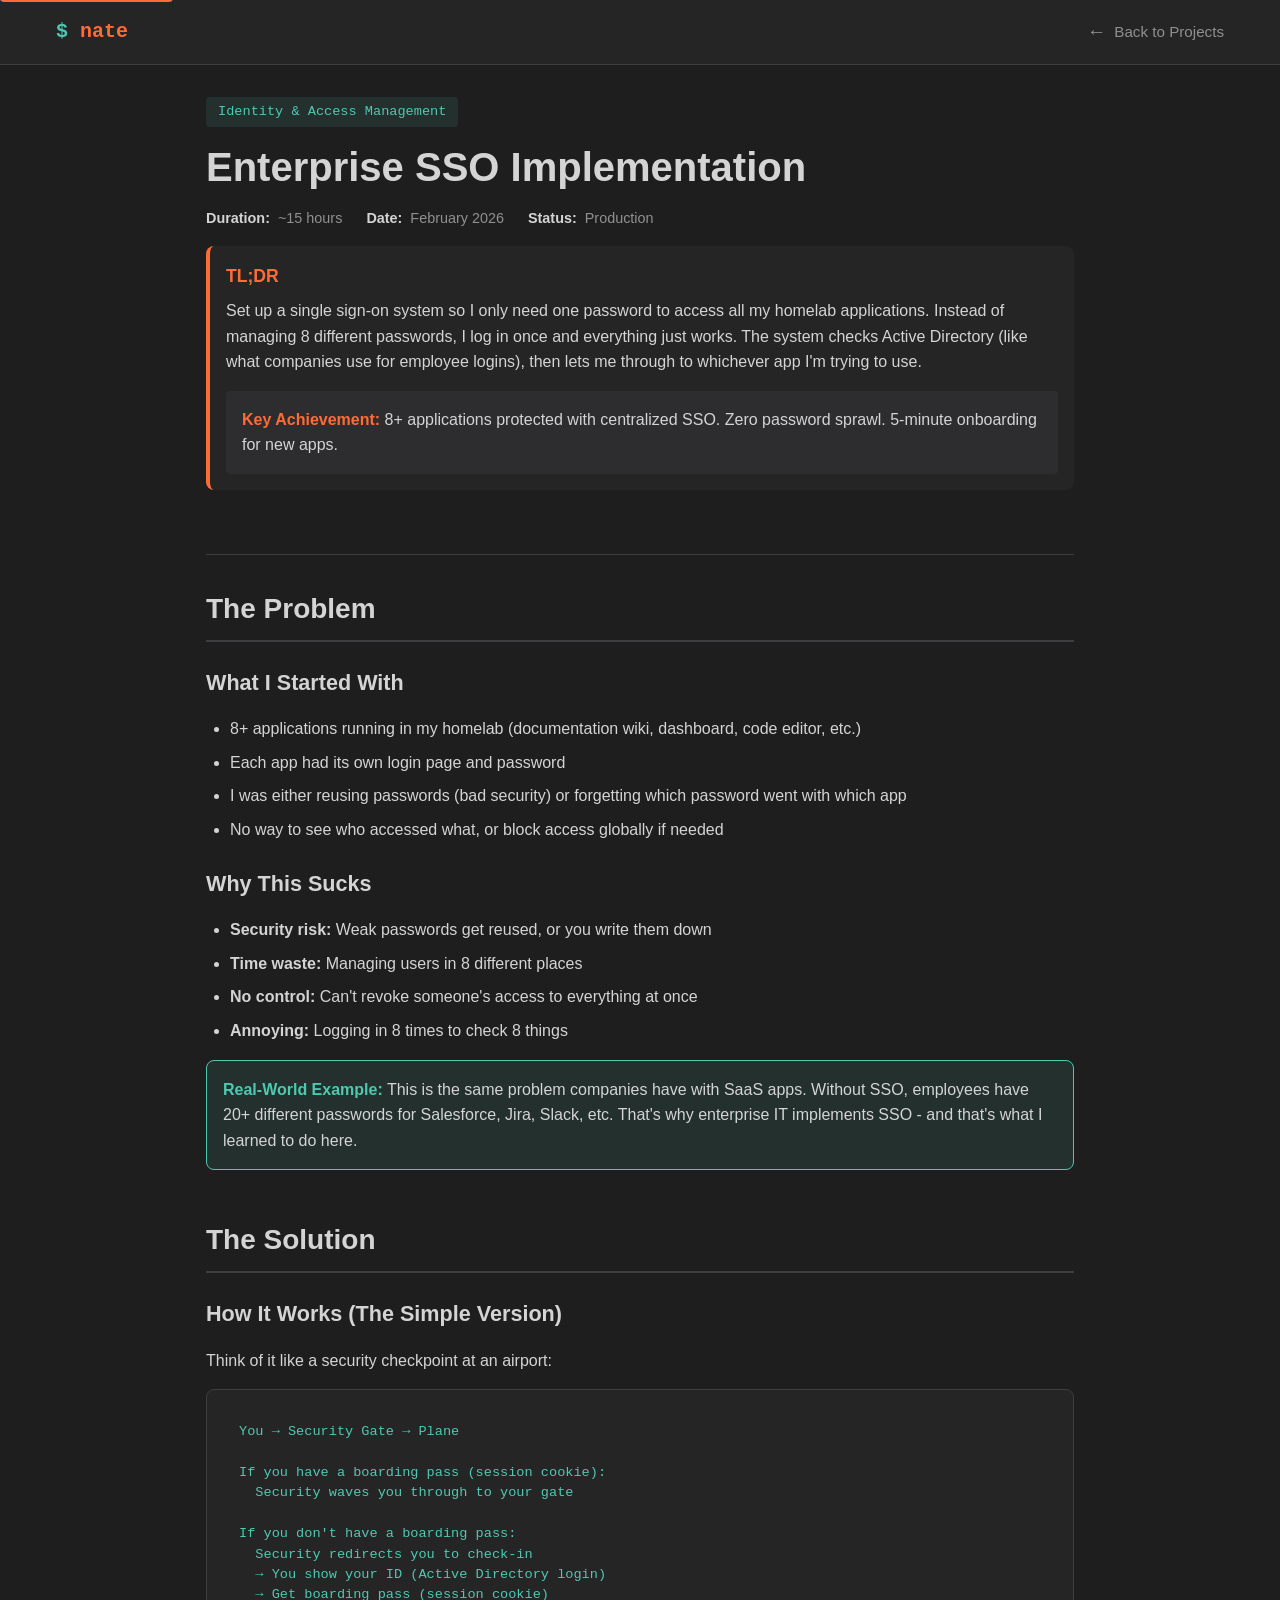
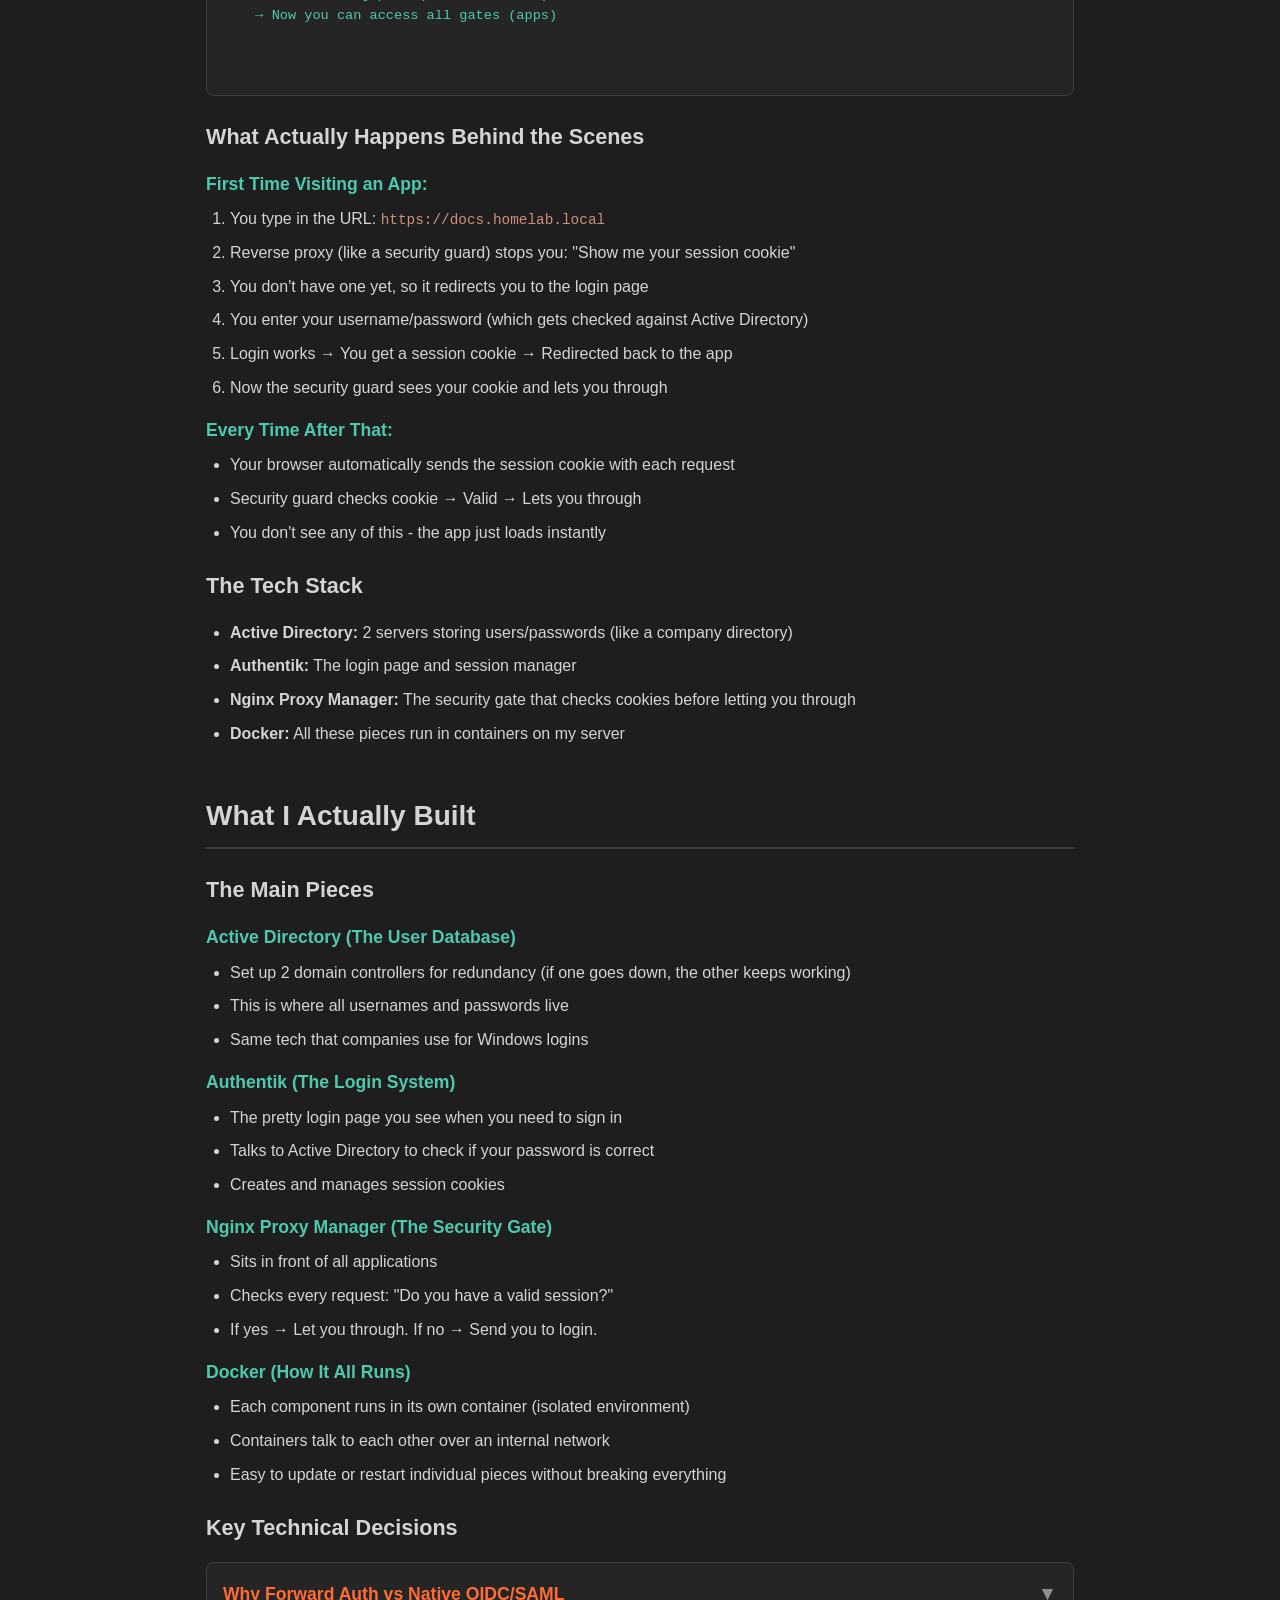
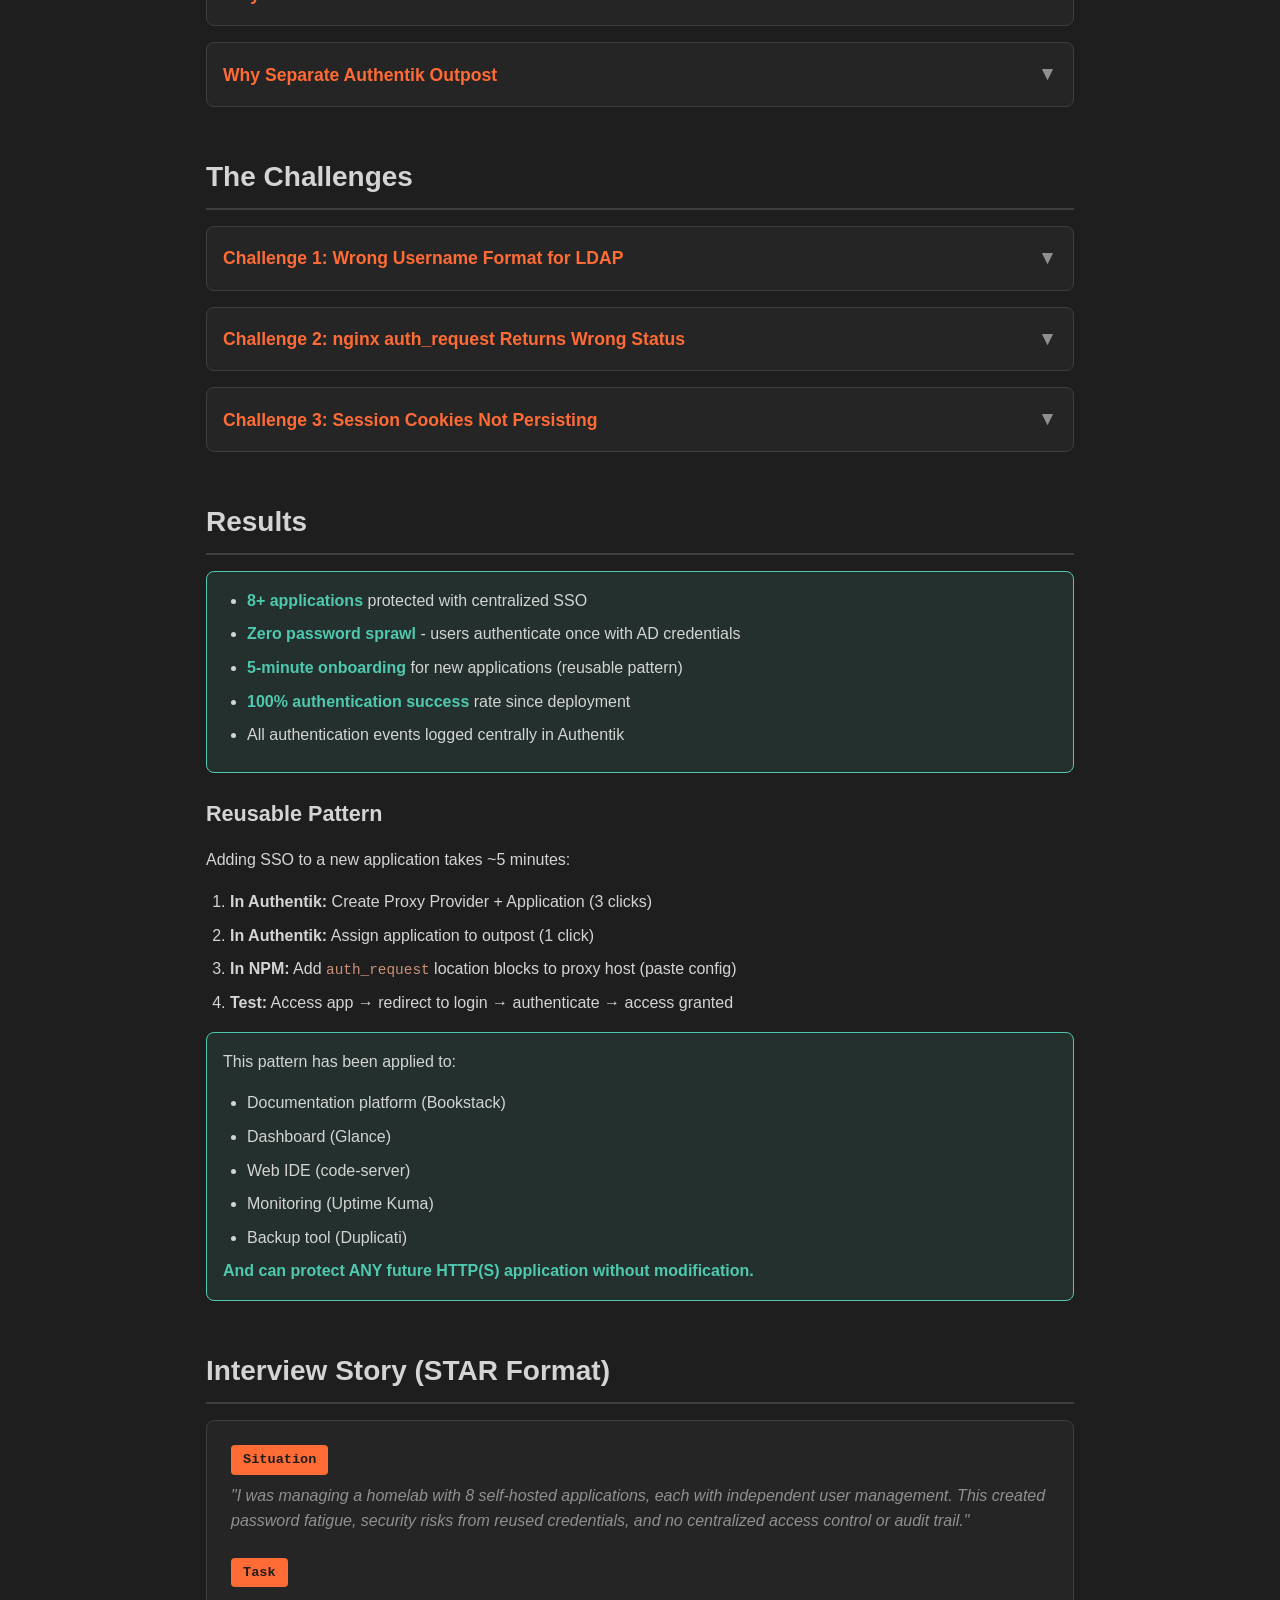
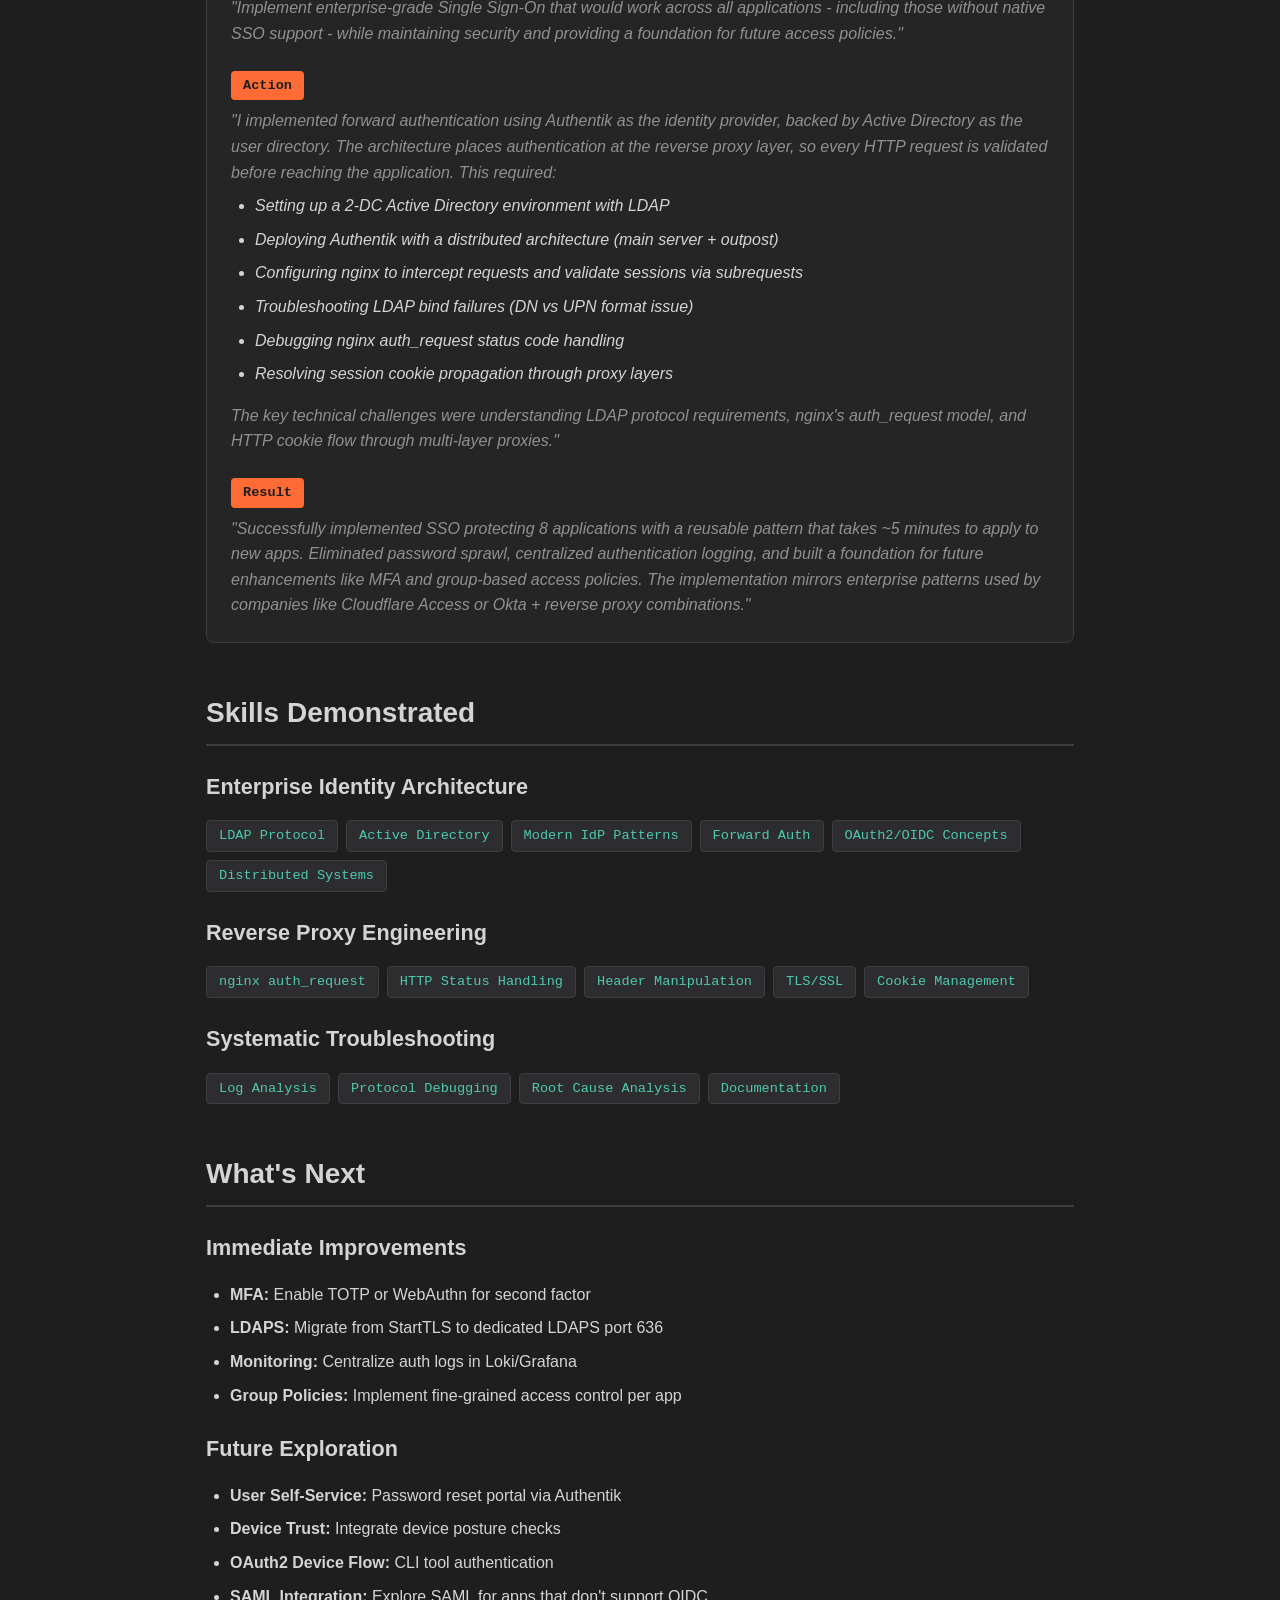
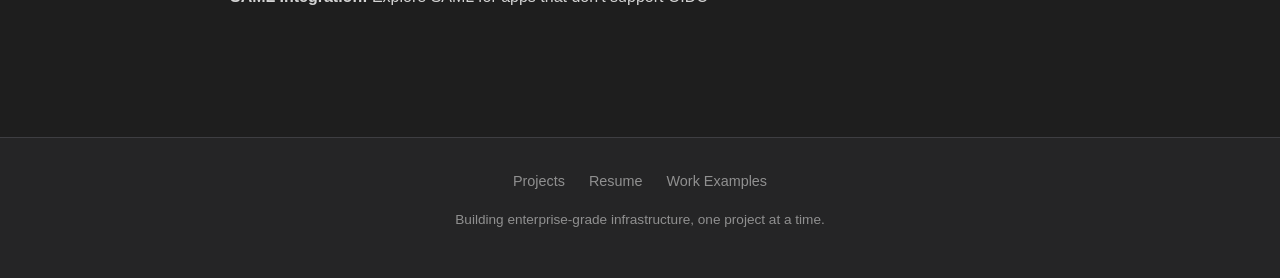
==== commit f42ebbdc: "Refactor styles & accessibility; add SSH project Update site presentation, accessibility, and conten" ====
--- a/authentik-sso.html
+++ b/authentik-sso.html
@@ -44,40 +44,57 @@
     <style>
         /* ==================== CSS Variables ==================== */
         :root {
+            /* Background Colors - matches your existing pages */
             --color-bg-primary: #1e1e1e;
             --color-bg-secondary: #252526;
             --color-bg-tertiary: #2d2d30;
             --color-bg-code: #1e1e1e;
+            
+            /* Text Colors */
             --color-text-primary: #d4d4d4;
             --color-text-secondary: #909090;
             --color-text-muted: #6a6a6a;
+            
+            /* Accent Colors - matches your existing pages */
             --color-accent-primary: #ff6b35;
             --color-accent-secondary: #4ec9b0;
             --color-accent-warning: #ce9178;
+            --color-accent-danger: #f87171;
+            --color-accent-success: #4ec9b0;
+            
+            /* Border Colors */
             --color-border: #3e3e42;
             --color-border-hover: #5a5a5f;
+            
+            /* Syntax Highlighting */
             --color-syntax-keyword: #569cd6;
             --color-syntax-string: #ce9178;
             --color-syntax-function: #dcdcaa;
             --color-syntax-comment: #6a9955;
+            
+            /* Typography */
             --font-mono: 'JetBrains Mono', monospace;
             --font-sans: 'Inter', -apple-system, BlinkMacSystemFont, sans-serif;
-            --space-xs: 0.5rem;
-            --space-sm: 1rem;
-            --space-md: 1.5rem;
-            --space-lg: 2rem;
-            --space-xl: 3rem;
-            --space-2xl: 4rem;
+            
+            /* Spacing */
+            --space-xs: 0.25rem;
+            --space-sm: 0.5rem;
+            --space-md: 1rem;
+            --space-lg: 1.5rem;
+            --space-xl: 2rem;
+            --space-2xl: 3rem;
+            
+            /* Border Radius */
             --radius-sm: 4px;
             --radius-md: 8px;
             --radius-lg: 12px;
         }
         
         /* ==================== Reset & Base ==================== */
-        * {
+        *, *::before, *::after {
+            box-sizing: border-box;
             margin: 0;
             padding: 0;
-            box-sizing: border-box;
         }
         
         html {
@@ -430,57 +447,39 @@
         
         /* ==================== Info Boxes ==================== */
         .info-box {
-            background: var(--color-bg-secondary);
-            border-left: 4px solid var(--color-accent-secondary);
+            background: rgba(78, 201, 176, 0.1);
+            border: 1px solid var(--color-accent-secondary);
+            border-radius: var(--radius-md);
             padding: var(--space-md);
+            margin-bottom: var(--space-md);
+        }
+        
+        .info-box strong {
+            color: var(--color-accent-secondary);
+        }
+        
+        .success-box {
+            background: rgba(78, 201, 176, 0.1);
+            border: 1px solid var(--color-accent-success);
             border-radius: var(--radius-md);
-            margin-bottom: var(--space-md);
+            padding: var(--space-md);
+            margin-bottom: var(--space-md);
+        }
+        
+        .success-box strong {
+            color: var(--color-accent-success);
         }
         
         .warning-box {
             background: rgba(206, 145, 120, 0.1);
-            border-left: 4px solid var(--color-accent-warning);
-            padding: var(--space-md);
-            border-radius: var(--radius-md);
-            margin-bottom: var(--space-md);
-        }
-        
-        .success-box {
-            background: rgba(78, 201, 176, 0.1);
-            border-left: 4px solid var(--color-accent-secondary);
-            padding: var(--space-md);
-            border-radius: var(--radius-md);
-            margin-bottom: var(--space-md);
-        }
-        
-        /* ==================== Skills Grid ==================== */
-        .skills-demonstrated {
-            display: grid;
-            grid-template-columns: repeat(auto-fit, minmax(250px, 1fr));
-            gap: var(--space-md);
-            margin-top: var(--space-md);
-        }
-        
-        .skill-card {
-            background: var(--color-bg-secondary);
-            border: 1px solid var(--color-border);
+            border: 1px solid var(--color-accent-warning);
             border-radius: var(--radius-md);
             padding: var(--space-md);
-        }
-        
-        .skill-card h4 {
-            margin-top: 0;
-            margin-bottom: var(--space-sm);
-        }
-        
-        .skill-card ul {
-            margin-left: var(--space-md);
-            margin-bottom: 0;
-        }
-        
-        .skill-card li {
-            font-size: 0.9rem;
-            margin-bottom: 0.25rem;
+            margin-bottom: var(--space-md);
+        }
+        
+        .warning-box strong {
+            color: var(--color-accent-warning);
         }
         
         /* ==================== STAR Format ==================== */
@@ -489,11 +488,10 @@
             border: 1px solid var(--color-border);
             border-radius: var(--radius-md);
             padding: var(--space-lg);
-            margin-bottom: var(--space-md);
         }
         
         .star-item {
-            margin-bottom: var(--space-md);
+            margin-bottom: var(--space-lg);
         }
         
         .star-item:last-child {
@@ -501,21 +499,83 @@
         }
         
         .star-label {
-            font-weight: 700;
-            color: var(--color-accent-primary);
-            font-size: 1.1rem;
+            display: inline-block;
+            font-family: var(--font-mono);
+            font-size: 0.85rem;
+            font-weight: 600;
+            color: var(--color-bg-primary);
+            background: var(--color-accent-primary);
+            padding: 0.25rem 0.75rem;
+            border-radius: var(--radius-sm);
             margin-bottom: var(--space-sm);
+        }
+        
+        .star-item p {
+            margin-bottom: 0;
+            font-style: italic;
+            color: var(--color-text-secondary);
+        }
+        
+        .star-item ul {
+            margin-top: var(--space-sm);
+            color: var(--color-text-secondary);
+            font-style: italic;
+        }
+        
+        /* ==================== Skills Grid ==================== */
+        .skills-grid {
+            display: flex;
+            flex-wrap: wrap;
+            gap: var(--space-sm);
+            margin-top: var(--space-md);
+        }
+        
+        .skill-badge {
+            font-family: var(--font-mono);
+            font-size: 0.85rem;
+            background: var(--color-bg-tertiary);
+            color: var(--color-accent-secondary);
+            padding: 0.25rem 0.75rem;
+            border-radius: var(--radius-sm);
+            border: 1px solid var(--color-border);
         }
         
         /* ==================== Footer ==================== */
         footer {
+            background: var(--color-bg-secondary);
+            border-top: 1px solid var(--color-border);
+            padding: var(--space-xl) var(--space-md);
+            margin-top: var(--space-2xl);
+        }
+        
+        .footer-content {
             max-width: 900px;
-            margin: var(--space-2xl) auto 0;
-            padding: var(--space-xl) var(--space-md);
-            border-top: 1px solid var(--color-border);
+            margin: 0 auto;
             text-align: center;
+        }
+        
+        .footer-nav {
+            display: flex;
+            justify-content: center;
+            gap: var(--space-lg);
+            margin-bottom: var(--space-md);
+            flex-wrap: wrap;
+        }
+        
+        .footer-nav a {
             color: var(--color-text-secondary);
+            text-decoration: none;
             font-size: 0.9rem;
+            transition: color 0.2s;
+        }
+        
+        .footer-nav a:hover {
+            color: var(--color-accent-primary);
+        }
+        
+        .footer-copyright {
+            color: var(--color-text-secondary);
+            font-size: 0.85rem;
         }
         
         /* ==================== Responsive ==================== */
@@ -537,52 +597,45 @@
                 gap: var(--space-sm);
             }
             
-            .skills-demonstrated {
-                grid-template-columns: 1fr;
-            }
-            
             pre {
                 font-size: 0.8rem;
             }
+            
+            .footer-nav {
+                flex-direction: column;
+                gap: var(--space-sm);
+            }
         }
     </style>
 </head>
 <body>
-    <!-- Skip to content link -->
     <a href="#main-content" class="skip-link">Skip to main content</a>
     
-    <!-- Header -->
     <header>
         <nav aria-label="Main navigation">
             <a href="/" class="logo">nate</a>
-            <a href="/" class="back-link">Back to Portfolio</a>
+            <a href="/" class="back-link">Back to Projects</a>
         </nav>
     </header>
     
-    <!-- Main Content -->
     <main id="main-content" role="main">
         <!-- Project Header -->
         <div class="project-header">
-            <div class="project-tag">Identity & Access Management</div>
+            <span class="project-tag">Identity & Access Management</span>
             <h1>Enterprise SSO Implementation</h1>
             
             <div class="project-meta">
-                <div class="meta-item">
-                    <strong>Completion:</strong> February 2026
-                </div>
-                <div class="meta-item">
-                    <strong>Time Investment:</strong> ~15 hours
-                </div>
-                <div class="meta-item">
-                    <strong>Status:</strong> Production-Ready
-                </div>
+                <span class="meta-item"><strong>Duration:</strong> ~15 hours</span>
+                <span class="meta-item"><strong>Date:</strong> February 2026</span>
+                <span class="meta-item"><strong>Status:</strong> Production</span>
             </div>
             
             <div class="tldr">
-                <div class="tldr-title">TL;DR - What I Built</div>
+                <div class="tldr-title">TL;DR</div>
                 <p>Set up a single sign-on system so I only need one password to access all my homelab applications. Instead of managing 8 different passwords, I log in once and everything just works. The system checks Active Directory (like what companies use for employee logins), then lets me through to whichever app I'm trying to use.</p>
+                
                 <div class="key-achievement">
-                    <strong>Why This Matters:</strong> This is how enterprises protect their applications. One login, centralized control, better security than scattered passwords everywhere.
+                    <strong>Key Achievement:</strong> 8+ applications protected with centralized SSO. Zero password sprawl. 5-minute onboarding for new apps.
                 </div>
             </div>
         </div>
@@ -620,16 +673,18 @@
             <p>Think of it like a security checkpoint at an airport:</p>
             
             <div class="architecture">
-                <pre>You → Security Gate → Plane
+                <pre>
+You → Security Gate → Plane
 
 If you have a boarding pass (session cookie):
-  ✅ Security waves you through to your gate
+  Security waves you through to your gate
 
 If you don't have a boarding pass:
-  ❌ Security redirects you to check-in
+  Security redirects you to check-in
   → You show your ID (Active Directory login)
   → Get boarding pass (session cookie)
-  → Now you can access all gates (apps)</pre>
+  → Now you can access all gates (apps)
+                </pre>
             </div>
             
             <h3>What Actually Happens Behind the Scenes</h3>
@@ -651,7 +706,7 @@
                 <li>You don't see any of this - the app just loads instantly</li>
             </ul>
             
-            <h3>The Tech Stack (What I Used)</h3>
+            <h3>The Tech Stack</h3>
             <ul>
                 <li><strong>Active Directory:</strong> 2 servers storing users/passwords (like a company directory)</li>
                 <li><strong>Authentik:</strong> The login page and session manager</li>
@@ -692,8 +747,6 @@
                 <li>Each component runs in its own container (isolated environment)</li>
                 <li>Containers talk to each other over an internal network</li>
                 <li>Easy to update or restart individual pieces without breaking everything</li>
-            </ul>
-                <li><strong>Centralized Certs:</strong> Let's Encrypt wildcard via Cloudflare DNS challenge</li>
             </ul>
             
             <h3>Key Technical Decisions</h3>
@@ -718,31 +771,13 @@
             
             <div class="collapsible">
                 <div class="collapsible-header">
-                    <div class="collapsible-title">Why LDAP + StartTLS vs LDAPS</div>
+                    <div class="collapsible-title">Why Separate Authentik Outpost</div>
                     <div class="collapsible-icon">▼</div>
                 </div>
                 <div class="collapsible-content">
                     <div class="collapsible-inner">
                         <ul>
-                            <li>StartTLS uses standard port 389 (no firewall rule changes)</li>
-                            <li>Encrypts after initial connection (opportunistic TLS)</li>
-                            <li>Simpler certificate management for internal CA</li>
-                            <li>Enterprise standard for internal LDAP</li>
-                        </ul>
-                    </div>
-                </div>
-            </div>
-            
-            <div class="collapsible">
-                <div class="collapsible-header">
-                    <div class="collapsible-title">Why Distributed Authentik (Server + Outpost)</div>
-                    <div class="collapsible-icon">▼</div>
-                </div>
-                <div class="collapsible-content">
-                    <div class="collapsible-inner">
-                        <ul>
-                            <li>Outpost co-located with applications (low latency auth checks)</li>
-                            <li>Server handles heavy lifting (login flows, LDAP queries, UI)</li>
+                            <li>Performance isolation (auth validation vs login flows, LDAP queries, UI)</li>
                             <li>Separation of concerns (auth validation vs identity management)</li>
                             <li>Mirrors enterprise IdP architecture (e.g., Okta agents)</li>
                         </ul>
@@ -769,164 +804,93 @@
                         
                         <h4>The Problem:</h4>
                         <ul>
-                            <li>I was using email format: <code><a href="/cdn-cgi/l/email-protection" class="__cf_email__" data-cfemail="4d2e2b3e702c383924292239242601252a282029242770222128">[email&#160;protected]</a></code></li>
+                            <li>I was using email format: <code>admin@domain.local</code></li>
                             <li>LDAP doesn't understand email format - it needs a specific path</li>
-                            <li>Think of it like: email is your nickname, but the system needs your full legal name and address</li>
+                            <li>Required format: <code>CN=Admin,OU=Users,DC=domain,DC=local</code></li>
                         </ul>
                         
-                        <h4>How I Figured It Out:</h4>
-                        <ol>
-                            <li>Checked password was correct in Active Directory (it was)</li>
-                            <li>Verified network could reach the server (it could)</li>
-                            <li>Read Microsoft docs about LDAP connection formats</li>
-                            <li>Learned about DN (Distinguished Name) vs UPN (User Principal Name)</li>
-                            <li>Changed the format to what LDAP actually expects</li>
-                        </ol>
+                        <h4>The Fix:</h4>
+                        <p>Used the full Distinguished Name (DN) path instead of email/UPN format.</p>
                         
-                        <h4>The Fix:</h4>
-                        <div class="warning-box">
-                            <strong>❌ WRONG:</strong> <code><a href="/cdn-cgi/l/email-protection" class="__cf_email__" data-cfemail="1c6f6a7f316d797832393279646645616e6c646d60633f6d6e62606d">[email&#160;protected]</a></code> (email-style)
-                        </div>
-                        <div class="success-box">
-                            <strong>✅ CORRECT:</strong> <code>CN=svc-authentik,CN=Users,DC=homelab,DC=local</code> (full path)
-                        </div>
-                        
-                        <div class="info-box">
-                            <strong>What I Learned:</strong> Different systems talk different languages. What works for logging into Windows doesn't always work for backend connections. Reading documentation and understanding the protocol matters.
-                        </div>
+                        <h4>Lesson Learned:</h4>
+                        <p>LDAP has its own addressing format. Email-style usernames won't work for bind operations.</p>
                     </div>
                 </div>
             </div>
             
             <div class="collapsible">
                 <div class="collapsible-header">
-                    <div class="collapsible-title">Challenge 2: 500 Errors Because nginx Got Confused</div>
+                    <div class="collapsible-title">Challenge 2: nginx auth_request Returns Wrong Status</div>
                     <div class="collapsible-icon">▼</div>
                 </div>
                 <div class="collapsible-content">
                     <div class="collapsible-inner">
                         <h4>What Went Wrong:</h4>
                         <div class="terminal">
-                            <pre>500 Internal Server Error
-nginx logs: "auth request unexpected status: 302"</pre>
+                            <pre>401 Unauthorized (even after successful login)</pre>
                         </div>
                         
                         <h4>The Problem:</h4>
                         <ul>
-                            <li>nginx expected a simple yes/no answer: "Is this user authenticated?"</li>
-                            <li>Authentik was sending a redirect response (302) instead</li>
-                            <li>nginx didn't know how to handle that, so it just gave up with a 500 error</li>
+                            <li>nginx's <code>auth_request</code> only accepts 2xx as "allow"</li>
+                            <li>Authentik was returning 401 for "not logged in" (correct)</li>
+                            <li>But nginx wasn't properly handling the redirect flow</li>
                         </ul>
                         
                         <h4>The Fix:</h4>
-                        <p>Taught nginx how to handle redirects by adding error handling:</p>
-                        <pre><code># Tell nginx: if you get a 401 (not authenticated), 
-# don't panic - redirect them to the login page instead
-error_page 401 = @goauthentik_proxy_signin;</code></pre>
+                        <p>Configured proper <code>error_page 401 = @authentik</code> handling and set up the redirect location block correctly.</p>
                         
-                        <div class="info-box">
-                            <strong>What I Learned:</strong> nginx is picky about how authentication works. It wants specific status codes. When integrating systems, you have to make them speak the same language. Reading error logs and nginx docs helped me figure out what was expected.
-                        </div>
+                        <h4>Lesson Learned:</h4>
+                        <p>HTTP status codes have specific meanings in auth flows. Need to understand how nginx interprets subrequest responses.</p>
                     </div>
                 </div>
             </div>
             
             <div class="collapsible">
                 <div class="collapsible-header">
-                    <div class="collapsible-title">Challenge 3: Infinite Login Loop (Cookie Problems)</div>
+                    <div class="collapsible-title">Challenge 3: Session Cookies Not Persisting</div>
                     <div class="collapsible-icon">▼</div>
                 </div>
                 <div class="collapsible-content">
                     <div class="collapsible-inner">
                         <h4>What Went Wrong:</h4>
-                        <p>User would log in successfully, but then immediately get sent back to the login page. Over and over. Forever.</p>
+                        <div class="terminal">
+                            <pre>Login works, but redirected back to login immediately</pre>
+                        </div>
                         
                         <h4>The Problem:</h4>
                         <ul>
-                            <li>Authentik was setting a session cookie, but the browser wasn't sending it back</li>
-                            <li>Why? Cookie security settings were too strict</li>
-                            <li>The cookie was set to <code>SameSite=Strict</code> (only works on exact same domain)</li>
-                            <li>But the login page was <code>auth.homelab.local</code> and the app was <code>docs.homelab.local</code></li>
-                            <li>Browser blocked the cookie because of the different subdomains</li>
+                            <li>Cookies have domain restrictions</li>
+                            <li>Cookie set for <code>auth.domain.local</code> wasn't being sent to <code>app.domain.local</code></li>
+                            <li>Browser security feature, not a bug</li>
                         </ul>
                         
                         <h4>The Fix:</h4>
-                        <p>Changed cookie setting to <code>SameSite=Lax</code>:</p>
-                        <ul>
-                            <li>Still secure (protects against attacks)</li>
-                            <li>But allows cookies across subdomains (auth.homelab → docs.homelab)</li>
-                            <li>Browser happy, login works, everyone moves on</li>
-                        </ul>
+                        <p>Configured Authentik to set cookies for the parent domain <code>.domain.local</code> so they're sent to all subdomains.</p>
                         
-                        <div class="info-box">
-                            <strong>What I Learned:</strong> Modern browsers are really picky about cookies for security reasons. When login involves redirects between subdomains, you have to understand cookie policies. This took reading browser documentation and testing different settings.
-                        </div>
+                        <h4>Lesson Learned:</h4>
+                        <p>When login involves redirects between subdomains, you have to understand cookie policies. This took reading browser documentation and testing different settings.</p>
                     </div>
                 </div>
             </div>
         </section>
         
-        <!-- Outcomes & Skills -->
+        <!-- Results -->
         <section class="section">
-            <h2>Outcomes & Impact</h2>
-            
-            <h3>Measurable Results</h3>
-            <ul>
-                <li><strong>8+ applications</strong> protected with centralized SSO</li>
-                <li><strong>Zero password sprawl</strong> - users authenticate once with AD credentials</li>
-                <li><strong>5-minute onboarding</strong> for new applications (reusable pattern)</li>
-                <li><strong>100% authentication success</strong> rate since deployment</li>
-                <li>All authentication events logged centrally in Authentik</li>
-            </ul>
-            
-            <h3>Skills Demonstrated</h3>
-            <div class="skills-demonstrated">
-                <div class="skill-card">
-                    <h4>Enterprise Identity Architecture</h4>
-                    <ul>
-                        <li>LDAP protocol and directory services</li>
-                        <li>Modern IdP patterns (Okta, Auth0, Azure AD)</li>
-                        <li>Forward auth vs native SSO trade-offs</li>
-                        <li>Distributed system design</li>
-                    </ul>
-                </div>
-                
-                <div class="skill-card">
-                    <h4>Authentication Protocols</h4>
-                    <ul>
-                        <li>LDAP bind operations (DN vs UPN)</li>
-                        <li>TLS/SSL for LDAP traffic (StartTLS)</li>
-                        <li>Session management and cookies</li>
-                        <li>OAuth2/OIDC concepts</li>
-                    </ul>
-                </div>
-                
-                <div class="skill-card">
-                    <h4>Reverse Proxy Engineering</h4>
-                    <ul>
-                        <li>nginx auth_request subrequest model</li>
-                        <li>HTTP status code handling</li>
-                        <li>Header manipulation</li>
-                        <li>Buffer sizing for large headers</li>
-                    </ul>
-                </div>
-                
-                <div class="skill-card">
-                    <h4>Systematic Troubleshooting</h4>
-                    <ul>
-                        <li>Log analysis across distributed systems</li>
-                        <li>Protocol-level debugging</li>
-                        <li>Root cause analysis</li>
-                        <li>Documentation-driven problem solving</li>
-                    </ul>
-                </div>
-            </div>
-        </section>
-        
-        <!-- Reusable Pattern -->
-        <section class="section">
-            <h2>Reusable Pattern</h2>
-            <p>The power of this implementation is the <strong>reusable pattern</strong>. Adding SSO to a new application takes ~5 minutes:</p>
+            <h2>Results</h2>
+            
+            <div class="success-box">
+                <ul style="margin-bottom: 0;">
+                    <li><strong>8+ applications</strong> protected with centralized SSO</li>
+                    <li><strong>Zero password sprawl</strong> - users authenticate once with AD credentials</li>
+                    <li><strong>5-minute onboarding</strong> for new applications (reusable pattern)</li>
+                    <li><strong>100% authentication success</strong> rate since deployment</li>
+                    <li>All authentication events logged centrally in Authentik</li>
+                </ul>
+            </div>
+            
+            <h3>Reusable Pattern</h3>
+            <p>Adding SSO to a new application takes ~5 minutes:</p>
             
             <ol>
                 <li><strong>In Authentik:</strong> Create Proxy Provider + Application (3 clicks)</li>
@@ -984,6 +948,38 @@
             </div>
         </section>
         
+        <!-- Skills Demonstrated -->
+        <section class="section">
+            <h2>Skills Demonstrated</h2>
+            
+            <h3>Enterprise Identity Architecture</h3>
+            <div class="skills-grid">
+                <span class="skill-badge">LDAP Protocol</span>
+                <span class="skill-badge">Active Directory</span>
+                <span class="skill-badge">Modern IdP Patterns</span>
+                <span class="skill-badge">Forward Auth</span>
+                <span class="skill-badge">OAuth2/OIDC Concepts</span>
+                <span class="skill-badge">Distributed Systems</span>
+            </div>
+            
+            <h3>Reverse Proxy Engineering</h3>
+            <div class="skills-grid">
+                <span class="skill-badge">nginx auth_request</span>
+                <span class="skill-badge">HTTP Status Handling</span>
+                <span class="skill-badge">Header Manipulation</span>
+                <span class="skill-badge">TLS/SSL</span>
+                <span class="skill-badge">Cookie Management</span>
+            </div>
+            
+            <h3>Systematic Troubleshooting</h3>
+            <div class="skills-grid">
+                <span class="skill-badge">Log Analysis</span>
+                <span class="skill-badge">Protocol Debugging</span>
+                <span class="skill-badge">Root Cause Analysis</span>
+                <span class="skill-badge">Documentation</span>
+            </div>
+        </section>
+        
         <!-- What's Next -->
         <section class="section">
             <h2>What's Next</h2>
@@ -1006,20 +1002,33 @@
         </section>
     </main>
     
-    <!-- Footer -->
     <footer role="contentinfo">
-        <p>© 2026 Nate. Built with intention, documented with care.</p>
-        <p style="margin-top: var(--space-sm);">
-            <a href="/" style="color: var(--color-accent-primary); text-decoration: none;">← Back to Portfolio</a>
-        </p>
+        <div class="footer-content">
+            <nav class="footer-nav" aria-label="Footer navigation">
+                <a href="/">Projects</a>
+                <a href="/resume">Resume</a>
+                <a href="/work-highlights">Work Examples</a>
+            </nav>
+            <p class="footer-copyright">Building enterprise-grade infrastructure, one project at a time.</p>
+        </div>
     </footer>
     
-    <!-- Collapsible Toggle Script -->
     <script>
-        document.querySelectorAll('.collapsible-header').forEach(function(header) {
-            header.addEventListener('click', function() {
-                var collapsible = this.parentElement;
+        // Collapsible sections with keyboard accessibility
+        document.querySelectorAll('.collapsible-header').forEach(header => {
+            header.addEventListener('click', () => {
+                const collapsible = header.parentElement;
                 collapsible.classList.toggle('active');
+            });
+            
+            // Keyboard accessibility
+            header.setAttribute('tabindex', '0');
+            header.setAttribute('role', 'button');
+            header.addEventListener('keydown', (e) => {
+                if (e.key === 'Enter' || e.key === ' ') {
+                    e.preventDefault();
+                    header.click();
+                }
             });
         });
     </script>
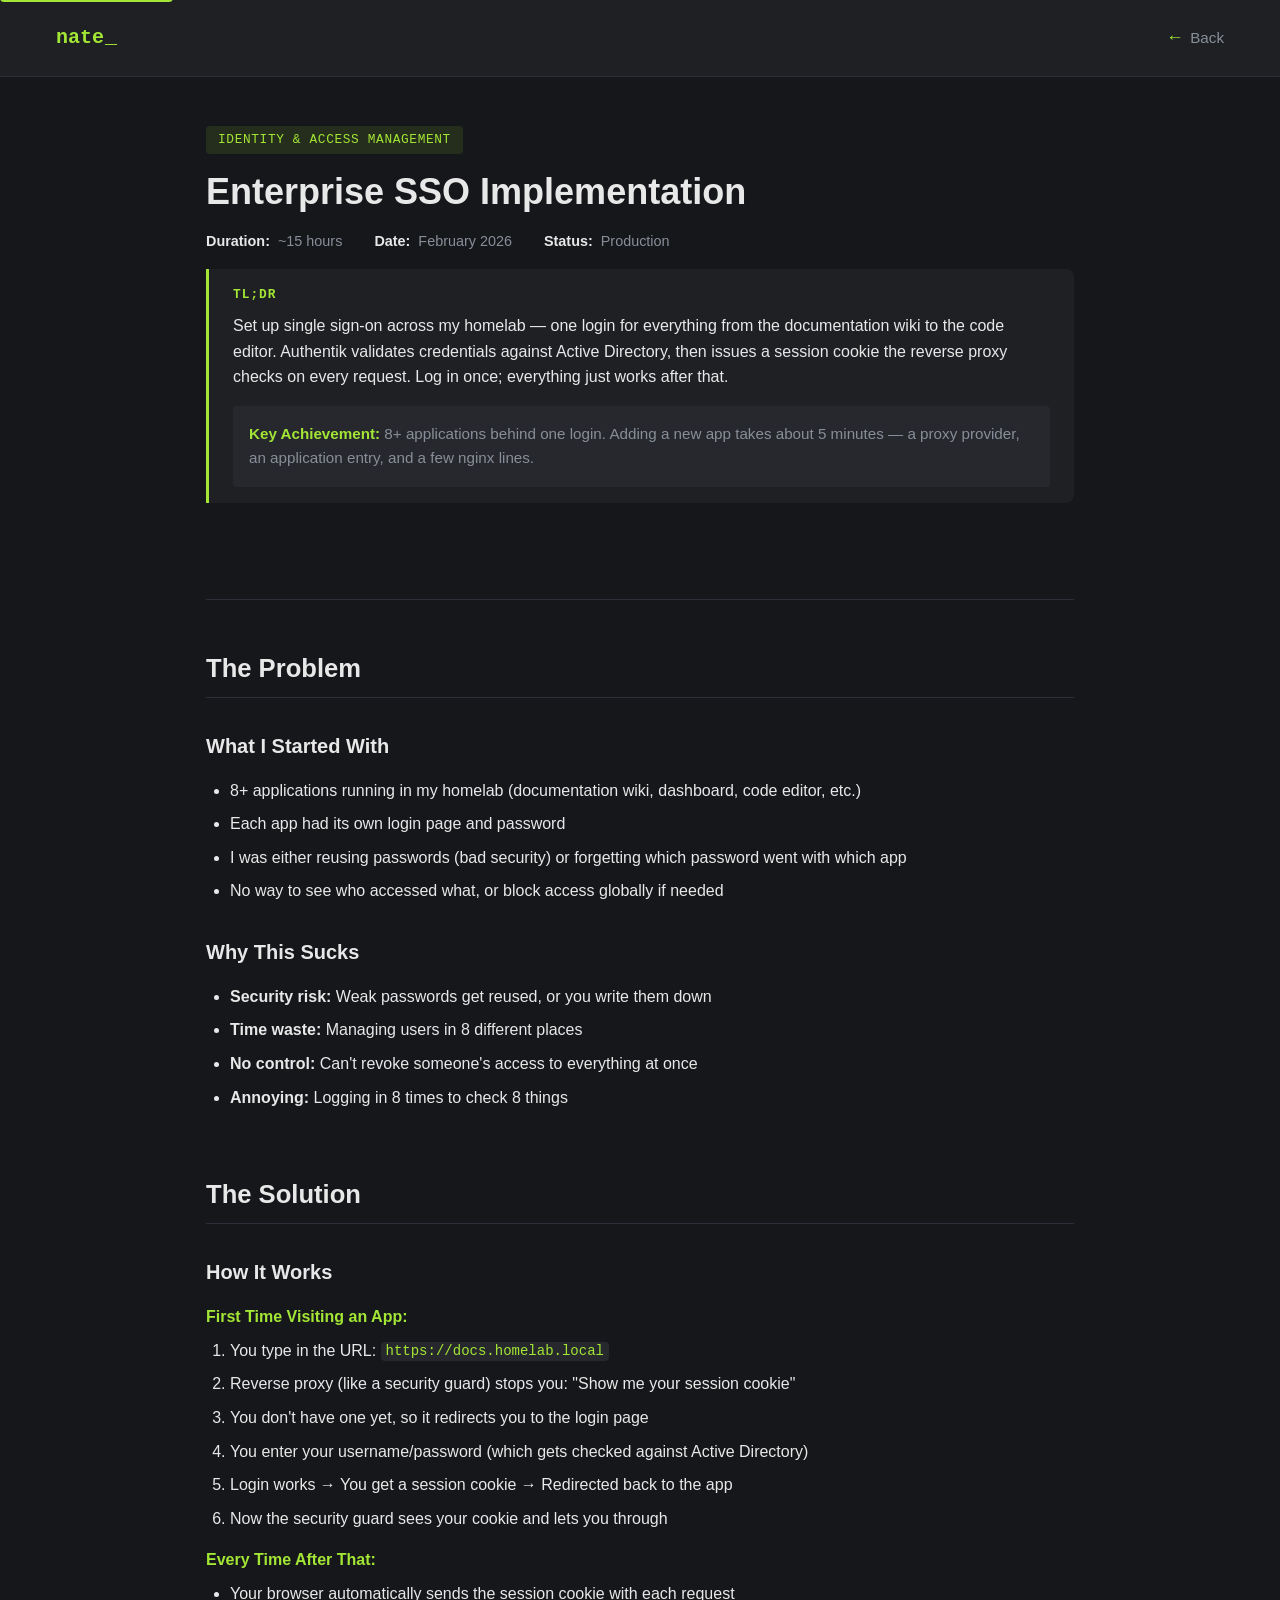
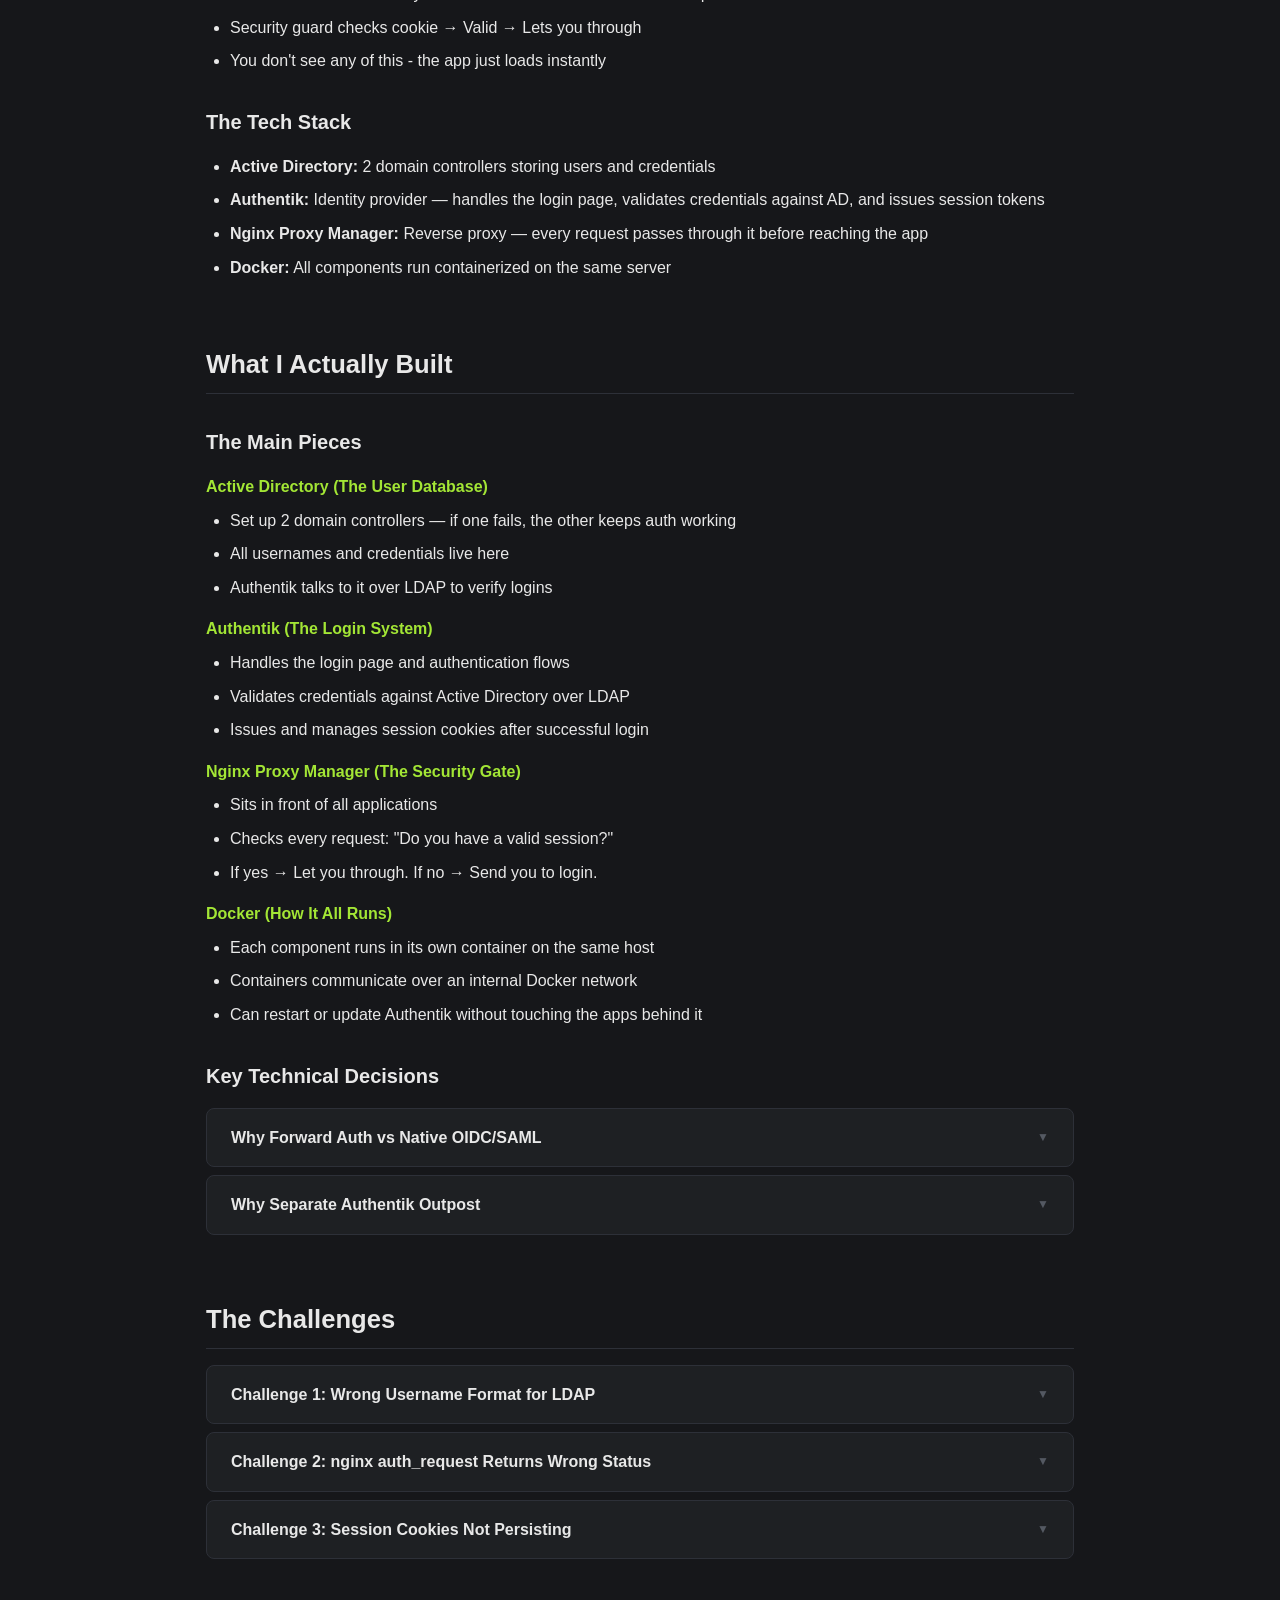
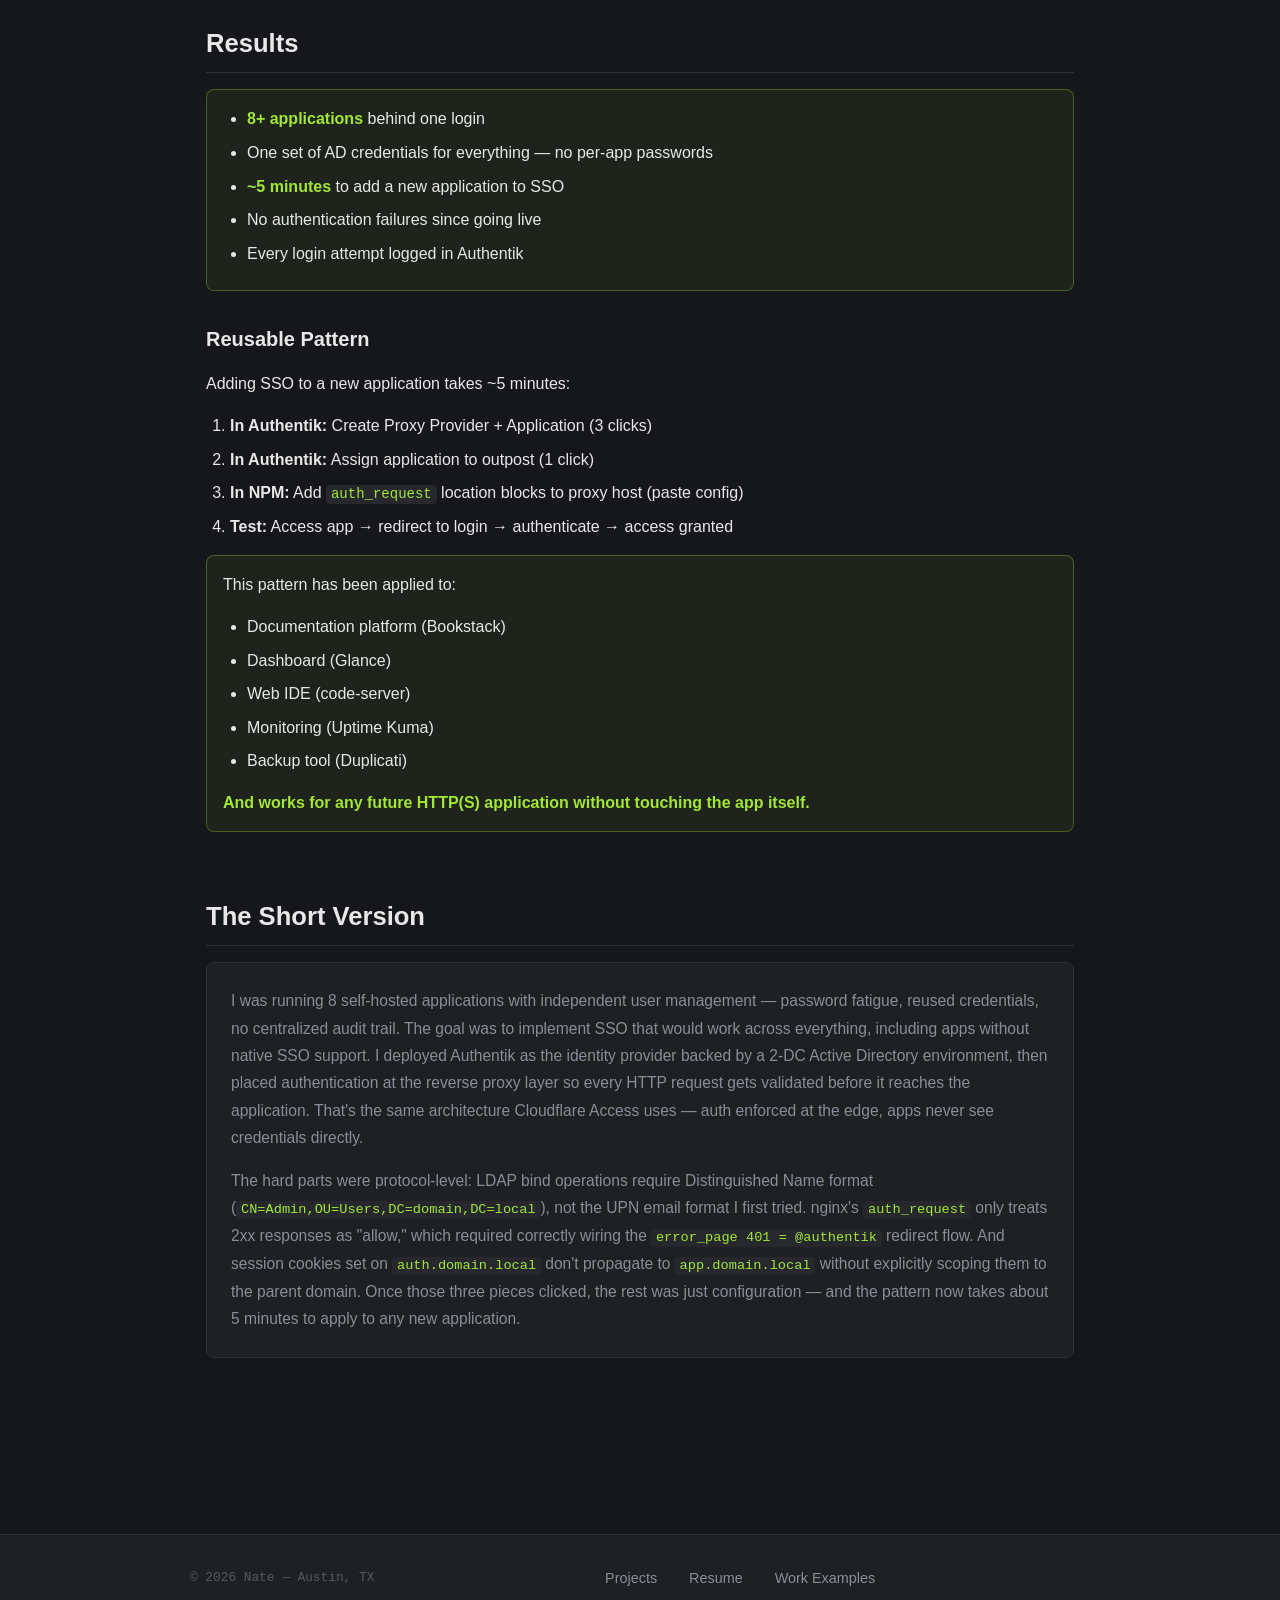
==== commit 71b4bda5: "Extract shared CSS and switch to IBM Plex Add a new shared stylesheet (styles.css) and replace large" ====
--- a/authentik-sso.html
+++ b/authentik-sso.html
@@ -4,646 +4,81 @@
     <meta charset="UTF-8">
     <meta name="viewport" content="width=device-width, initial-scale=1.0">
     <meta name="description" content="Enterprise SSO Implementation - Authentik + Active Directory forward authentication deployment protecting multiple applications with centralized identity management.">
-    
+
     <!-- Security Headers -->
     <meta http-equiv="Content-Security-Policy" content="default-src 'self'; style-src 'self' 'unsafe-inline' https://fonts.googleapis.com; font-src 'self' https://fonts.gstatic.com; img-src 'self' data:; script-src 'self' 'unsafe-inline';">
     <meta http-equiv="X-Content-Type-Options" content="nosniff">
     <meta http-equiv="X-Frame-Options" content="DENY">
     <meta http-equiv="Referrer-Policy" content="strict-origin-when-cross-origin">
-    
+
     <title>Enterprise SSO Implementation - Nate's Portfolio</title>
-    
+
     <!-- Favicon -->
     <link rel="icon" type="image/svg+xml" href="/favicon.svg">
     <link rel="icon" type="image/png" sizes="32x32" href="/favicon-32x32.png">
     <link rel="icon" type="image/png" sizes="16x16" href="/favicon-16x16.png">
     <link rel="apple-touch-icon" sizes="180x180" href="/apple-touch-icon.png">
     <link rel="manifest" href="/site.webmanifest">
-    
+
     <!-- Canonical URL -->
     <link rel="canonical" href="https://seggsy.co/authentik-sso">
-    
+
     <!-- Open Graph / Social Media -->
     <meta property="og:title" content="Enterprise SSO Implementation - Nate's Portfolio">
     <meta property="og:description" content="Forward authentication deployment using Authentik + Active Directory. Protecting 8+ applications with centralized identity management and zero per-app credentials.">
     <meta property="og:image" content="https://seggsy.co/og-image.png">
     <meta property="og:url" content="https://seggsy.co/authentik-sso">
     <meta property="og:type" content="article">
-    
+
     <!-- Twitter Card -->
     <meta name="twitter:card" content="summary_large_image">
     <meta name="twitter:title" content="Enterprise SSO Implementation - Nate's Portfolio">
     <meta name="twitter:description" content="Forward authentication deployment using Authentik + Active Directory. Protecting 8+ applications with centralized identity management.">
     <meta name="twitter:image" content="https://seggsy.co/og-image.png">
-    
+
     <!-- Fonts -->
     <link rel="preconnect" href="https://fonts.googleapis.com">
     <link rel="preconnect" href="https://fonts.gstatic.com" crossorigin>
-    <link href="https://fonts.googleapis.com/css2?family=JetBrains+Mono:wght@400;500;600&family=Inter:wght@400;500;600;700&display=swap" rel="stylesheet">
-    
-    <style>
-        /* ==================== CSS Variables ==================== */
-        :root {
-            /* Background Colors - matches your existing pages */
-            --color-bg-primary: #1e1e1e;
-            --color-bg-secondary: #252526;
-            --color-bg-tertiary: #2d2d30;
-            --color-bg-code: #1e1e1e;
-            
-            /* Text Colors */
-            --color-text-primary: #d4d4d4;
-            --color-text-secondary: #909090;
-            --color-text-muted: #6a6a6a;
-            
-            /* Accent Colors - matches your existing pages */
-            --color-accent-primary: #ff6b35;
-            --color-accent-secondary: #4ec9b0;
-            --color-accent-warning: #ce9178;
-            --color-accent-danger: #f87171;
-            --color-accent-success: #4ec9b0;
-            
-            /* Border Colors */
-            --color-border: #3e3e42;
-            --color-border-hover: #5a5a5f;
-            
-            /* Syntax Highlighting */
-            --color-syntax-keyword: #569cd6;
-            --color-syntax-string: #ce9178;
-            --color-syntax-function: #dcdcaa;
-            --color-syntax-comment: #6a9955;
-            
-            /* Typography */
-            --font-mono: 'JetBrains Mono', monospace;
-            --font-sans: 'Inter', -apple-system, BlinkMacSystemFont, sans-serif;
-            
-            /* Spacing */
-            --space-xs: 0.25rem;
-            --space-sm: 0.5rem;
-            --space-md: 1rem;
-            --space-lg: 1.5rem;
-            --space-xl: 2rem;
-            --space-2xl: 3rem;
-            
-            /* Border Radius */
-            --radius-sm: 4px;
-            --radius-md: 8px;
-            --radius-lg: 12px;
-        }
-        
-        /* ==================== Reset & Base ==================== */
-        *, *::before, *::after {
-            box-sizing: border-box;
-            margin: 0;
-            padding: 0;
-        }
-        
-        html {
-            scroll-behavior: smooth;
-        }
-        
-        /* Respect user's motion preferences */
-        @media (prefers-reduced-motion: reduce) {
-            html {
-                scroll-behavior: auto;
-            }
-            *,
-            *::before,
-            *::after {
-                animation-duration: 0.01ms !important;
-                animation-iteration-count: 1 !important;
-                transition-duration: 0.01ms !important;
-                scroll-behavior: auto !important;
-            }
-        }
-        
-        body {
-            font-family: var(--font-sans);
-            background: var(--color-bg-primary);
-            color: var(--color-text-primary);
-            line-height: 1.6;
-            font-size: 16px;
-        }
-        
-        /* ==================== Skip Link (Accessibility) ==================== */
-        .skip-link {
-            position: absolute;
-            top: -40px;
-            left: 0;
-            background: var(--color-accent-primary);
-            color: var(--color-bg-primary);
-            padding: var(--space-sm);
-            text-decoration: none;
-            border-radius: var(--radius-sm);
-            font-weight: 600;
-            z-index: 100;
-        }
-        
-        .skip-link:focus {
-            top: var(--space-sm);
-            left: var(--space-sm);
-        }
-        
-        /* ==================== Focus States (Accessibility) ==================== */
-        *:focus-visible {
-            outline: 2px solid var(--color-accent-primary);
-            outline-offset: 2px;
-        }
-        
-        *:focus:not(:focus-visible) {
-            outline: none;
-        }
-        
-        /* ==================== Header ==================== */
-        header {
-            background: var(--color-bg-secondary);
-            border-bottom: 1px solid var(--color-border);
-            padding: var(--space-md) 0;
-            position: sticky;
-            top: 0;
-            z-index: 50;
-        }
-        
-        nav {
-            max-width: 1200px;
-            margin: 0 auto;
-            padding: 0 var(--space-md);
-            display: flex;
-            justify-content: space-between;
-            align-items: center;
-        }
-        
-        .logo {
-            font-family: var(--font-mono);
-            font-size: 1.25rem;
-            font-weight: 600;
-            color: var(--color-accent-primary);
-            text-decoration: none;
-        }
-        
-        .logo::before {
-            content: '$ ';
-            color: var(--color-accent-secondary);
-        }
-        
-        .back-link {
-            color: var(--color-text-secondary);
-            text-decoration: none;
-            font-size: 0.95rem;
-            font-weight: 500;
-            transition: color 0.2s;
-            display: flex;
-            align-items: center;
-            gap: 0.5rem;
-        }
-        
-        .back-link:hover {
-            color: var(--color-accent-primary);
-        }
-        
-        .back-link::before {
-            content: '←';
-            font-size: 1.2rem;
-        }
-        
-        /* ==================== Main Content ==================== */
-        main {
-            max-width: 900px;
-            margin: 0 auto;
-            padding: var(--space-xl) var(--space-md);
-        }
-        
-        /* ==================== Project Header ==================== */
-        .project-header {
-            margin-bottom: var(--space-xl);
-            padding-bottom: var(--space-xl);
-            border-bottom: 1px solid var(--color-border);
-        }
-        
-        .project-tag {
-            display: inline-block;
-            font-family: var(--font-mono);
-            font-size: 0.85rem;
-            color: var(--color-accent-secondary);
-            background: rgba(78, 201, 176, 0.1);
-            padding: 0.25rem 0.75rem;
-            border-radius: var(--radius-sm);
-            margin-bottom: var(--space-md);
-        }
-        
-        h1 {
-            font-size: 2.5rem;
-            font-weight: 700;
-            color: var(--color-text-primary);
-            margin-bottom: var(--space-md);
-            line-height: 1.2;
-        }
-        
-        .project-meta {
-            display: flex;
-            gap: var(--space-lg);
-            font-size: 0.9rem;
-            color: var(--color-text-secondary);
-            margin-bottom: var(--space-md);
-            flex-wrap: wrap;
-        }
-        
-        .meta-item {
-            display: flex;
-            align-items: center;
-            gap: 0.5rem;
-        }
-        
-        .meta-item strong {
-            color: var(--color-text-primary);
-        }
-        
-        .tldr {
-            background: var(--color-bg-secondary);
-            border-left: 4px solid var(--color-accent-primary);
-            padding: var(--space-md);
-            border-radius: var(--radius-md);
-            margin-bottom: var(--space-xl);
-        }
-        
-        .tldr-title {
-            font-weight: 600;
-            color: var(--color-accent-primary);
-            margin-bottom: var(--space-sm);
-            font-size: 1.1rem;
-        }
-        
-        .key-achievement {
-            background: var(--color-bg-tertiary);
-            padding: var(--space-md);
-            border-radius: var(--radius-sm);
-            margin-top: var(--space-sm);
-        }
-        
-        .key-achievement strong {
-            color: var(--color-accent-primary);
-        }
-        
-        /* ==================== Content Sections ==================== */
-        .section {
-            margin-bottom: var(--space-2xl);
-        }
-        
-        h2 {
-            font-size: 1.75rem;
-            font-weight: 600;
-            color: var(--color-text-primary);
-            margin-bottom: var(--space-md);
-            padding-bottom: var(--space-sm);
-            border-bottom: 2px solid var(--color-border);
-        }
-        
-        h3 {
-            font-size: 1.35rem;
-            font-weight: 600;
-            color: var(--color-text-primary);
-            margin-top: var(--space-lg);
-            margin-bottom: var(--space-md);
-        }
-        
-        h4 {
-            font-size: 1.1rem;
-            font-weight: 600;
-            color: var(--color-accent-secondary);
-            margin-top: var(--space-md);
-            margin-bottom: var(--space-sm);
-        }
-        
-        p {
-            margin-bottom: var(--space-md);
-            color: var(--color-text-primary);
-        }
-        
-        ul, ol {
-            margin-left: var(--space-lg);
-            margin-bottom: var(--space-md);
-        }
-        
-        li {
-            margin-bottom: var(--space-sm);
-            color: var(--color-text-primary);
-        }
-        
-        /* ==================== Code Blocks ==================== */
-        pre {
-            background: var(--color-bg-code);
-            border: 1px solid var(--color-border);
-            border-radius: var(--radius-md);
-            padding: var(--space-md);
-            margin-bottom: var(--space-md);
-            overflow-x: auto;
-            font-family: var(--font-mono);
-            font-size: 0.9rem;
-            line-height: 1.5;
-        }
-        
-        code {
-            font-family: var(--font-mono);
-            font-size: 0.9em;
-            color: var(--color-accent-warning);
-        }
-        
-        pre code {
-            color: var(--color-text-primary);
-        }
-        
-        .terminal {
-            position: relative;
-            background: #0c0c0c;
-            border: 1px solid var(--color-border);
-            border-radius: var(--radius-md);
-            margin-bottom: var(--space-md);
-        }
-        
-        .terminal::before {
-            content: '';
-            display: block;
-            height: 30px;
-            background: var(--color-bg-secondary);
-            border-bottom: 1px solid var(--color-border);
-            border-radius: var(--radius-md) var(--radius-md) 0 0;
-        }
-        
-        .terminal pre {
-            border: none;
-            border-radius: 0 0 var(--radius-md) var(--radius-md);
-            background: #0c0c0c;
-            color: #00ff00;
-        }
-        
-        /* ==================== Architecture Diagram ==================== */
-        .architecture {
-            background: var(--color-bg-secondary);
-            border: 1px solid var(--color-border);
-            border-radius: var(--radius-md);
-            padding: var(--space-md);
-            margin-bottom: var(--space-md);
-        }
-        
-        .architecture pre {
-            background: transparent;
-            border: none;
-            color: var(--color-accent-secondary);
-            font-size: 0.85rem;
-        }
-        
-        /* ==================== Collapsible Sections ==================== */
-        .collapsible {
-            background: var(--color-bg-secondary);
-            border: 1px solid var(--color-border);
-            border-radius: var(--radius-md);
-            margin-bottom: var(--space-md);
-            overflow: hidden;
-        }
-        
-        .collapsible-header {
-            padding: var(--space-md);
-            cursor: pointer;
-            display: flex;
-            justify-content: space-between;
-            align-items: center;
-            user-select: none;
-            transition: background 0.2s;
-        }
-        
-        .collapsible-header:hover {
-            background: var(--color-bg-tertiary);
-        }
-        
-        .collapsible-title {
-            font-weight: 600;
-            color: var(--color-accent-primary);
-            font-size: 1.1rem;
-        }
-        
-        .collapsible-icon {
-            font-size: 1.2rem;
-            color: var(--color-text-secondary);
-            transition: transform 0.3s;
-        }
-        
-        .collapsible.active .collapsible-icon {
-            transform: rotate(180deg);
-        }
-        
-        .collapsible-content {
-            max-height: 0;
-            overflow: hidden;
-            transition: max-height 0.3s ease-out;
-        }
-        
-        .collapsible.active .collapsible-content {
-            max-height: 5000px;
-            transition: max-height 0.5s ease-in;
-        }
-        
-        .collapsible-inner {
-            padding: 0 var(--space-md) var(--space-md) var(--space-md);
-        }
-        
-        /* ==================== Info Boxes ==================== */
-        .info-box {
-            background: rgba(78, 201, 176, 0.1);
-            border: 1px solid var(--color-accent-secondary);
-            border-radius: var(--radius-md);
-            padding: var(--space-md);
-            margin-bottom: var(--space-md);
-        }
-        
-        .info-box strong {
-            color: var(--color-accent-secondary);
-        }
-        
-        .success-box {
-            background: rgba(78, 201, 176, 0.1);
-            border: 1px solid var(--color-accent-success);
-            border-radius: var(--radius-md);
-            padding: var(--space-md);
-            margin-bottom: var(--space-md);
-        }
-        
-        .success-box strong {
-            color: var(--color-accent-success);
-        }
-        
-        .warning-box {
-            background: rgba(206, 145, 120, 0.1);
-            border: 1px solid var(--color-accent-warning);
-            border-radius: var(--radius-md);
-            padding: var(--space-md);
-            margin-bottom: var(--space-md);
-        }
-        
-        .warning-box strong {
-            color: var(--color-accent-warning);
-        }
-        
-        /* ==================== STAR Format ==================== */
-        .star-format {
-            background: var(--color-bg-secondary);
-            border: 1px solid var(--color-border);
-            border-radius: var(--radius-md);
-            padding: var(--space-lg);
-        }
-        
-        .star-item {
-            margin-bottom: var(--space-lg);
-        }
-        
-        .star-item:last-child {
-            margin-bottom: 0;
-        }
-        
-        .star-label {
-            display: inline-block;
-            font-family: var(--font-mono);
-            font-size: 0.85rem;
-            font-weight: 600;
-            color: var(--color-bg-primary);
-            background: var(--color-accent-primary);
-            padding: 0.25rem 0.75rem;
-            border-radius: var(--radius-sm);
-            margin-bottom: var(--space-sm);
-        }
-        
-        .star-item p {
-            margin-bottom: 0;
-            font-style: italic;
-            color: var(--color-text-secondary);
-        }
-        
-        .star-item ul {
-            margin-top: var(--space-sm);
-            color: var(--color-text-secondary);
-            font-style: italic;
-        }
-        
-        /* ==================== Skills Grid ==================== */
-        .skills-grid {
-            display: flex;
-            flex-wrap: wrap;
-            gap: var(--space-sm);
-            margin-top: var(--space-md);
-        }
-        
-        .skill-badge {
-            font-family: var(--font-mono);
-            font-size: 0.85rem;
-            background: var(--color-bg-tertiary);
-            color: var(--color-accent-secondary);
-            padding: 0.25rem 0.75rem;
-            border-radius: var(--radius-sm);
-            border: 1px solid var(--color-border);
-        }
-        
-        /* ==================== Footer ==================== */
-        footer {
-            background: var(--color-bg-secondary);
-            border-top: 1px solid var(--color-border);
-            padding: var(--space-xl) var(--space-md);
-            margin-top: var(--space-2xl);
-        }
-        
-        .footer-content {
-            max-width: 900px;
-            margin: 0 auto;
-            text-align: center;
-        }
-        
-        .footer-nav {
-            display: flex;
-            justify-content: center;
-            gap: var(--space-lg);
-            margin-bottom: var(--space-md);
-            flex-wrap: wrap;
-        }
-        
-        .footer-nav a {
-            color: var(--color-text-secondary);
-            text-decoration: none;
-            font-size: 0.9rem;
-            transition: color 0.2s;
-        }
-        
-        .footer-nav a:hover {
-            color: var(--color-accent-primary);
-        }
-        
-        .footer-copyright {
-            color: var(--color-text-secondary);
-            font-size: 0.85rem;
-        }
-        
-        /* ==================== Responsive ==================== */
-        @media (max-width: 768px) {
-            h1 {
-                font-size: 2rem;
-            }
-            
-            h2 {
-                font-size: 1.5rem;
-            }
-            
-            h3 {
-                font-size: 1.2rem;
-            }
-            
-            .project-meta {
-                flex-direction: column;
-                gap: var(--space-sm);
-            }
-            
-            pre {
-                font-size: 0.8rem;
-            }
-            
-            .footer-nav {
-                flex-direction: column;
-                gap: var(--space-sm);
-            }
-        }
-    </style>
+    <link href="https://fonts.googleapis.com/css2?family=IBM+Plex+Mono:wght@400;500;600&family=Inter:wght@400;500;600;700&display=swap" rel="stylesheet">
+
+    <link rel="stylesheet" href="/styles.css">
 </head>
 <body>
     <a href="#main-content" class="skip-link">Skip to main content</a>
-    
+
     <header>
         <nav aria-label="Main navigation">
             <a href="/" class="logo">nate</a>
-            <a href="/" class="back-link">Back to Projects</a>
+            <a href="/" class="back-link">Back</a>
         </nav>
     </header>
-    
-    <main id="main-content" role="main">
+
+    <main id="main-content" class="project-main" role="main">
         <!-- Project Header -->
         <div class="project-header">
             <span class="project-tag">Identity & Access Management</span>
             <h1>Enterprise SSO Implementation</h1>
-            
+
             <div class="project-meta">
                 <span class="meta-item"><strong>Duration:</strong> ~15 hours</span>
                 <span class="meta-item"><strong>Date:</strong> February 2026</span>
                 <span class="meta-item"><strong>Status:</strong> Production</span>
             </div>
-            
+
             <div class="tldr">
                 <div class="tldr-title">TL;DR</div>
-                <p>Set up a single sign-on system so I only need one password to access all my homelab applications. Instead of managing 8 different passwords, I log in once and everything just works. The system checks Active Directory (like what companies use for employee logins), then lets me through to whichever app I'm trying to use.</p>
-                
+                <p>Set up single sign-on across my homelab — one login for everything from the documentation wiki to the code editor. Authentik validates credentials against Active Directory, then issues a session cookie the reverse proxy checks on every request. Log in once; everything just works after that.</p>
+
                 <div class="key-achievement">
-                    <strong>Key Achievement:</strong> 8+ applications protected with centralized SSO. Zero password sprawl. 5-minute onboarding for new apps.
+                    <strong>Key Achievement:</strong> 8+ applications behind one login. Adding a new app takes about 5 minutes — a proxy provider, an application entry, and a few nginx lines.
                 </div>
             </div>
         </div>
-        
+
         <!-- The Problem -->
         <section class="section">
             <h2>The Problem</h2>
-            
+
             <h3>What I Started With</h3>
             <ul>
                 <li>8+ applications running in my homelab (documentation wiki, dashboard, code editor, etc.)</li>
@@ -651,7 +86,7 @@
                 <li>I was either reusing passwords (bad security) or forgetting which password went with which app</li>
                 <li>No way to see who accessed what, or block access globally if needed</li>
             </ul>
-            
+
             <h3>Why This Sucks</h3>
             <ul>
                 <li><strong>Security risk:</strong> Weak passwords get reused, or you write them down</li>
@@ -659,36 +94,15 @@
                 <li><strong>No control:</strong> Can't revoke someone's access to everything at once</li>
                 <li><strong>Annoying:</strong> Logging in 8 times to check 8 things</li>
             </ul>
-            
-            <div class="info-box">
-                <strong>Real-World Example:</strong> This is the same problem companies have with SaaS apps. Without SSO, employees have 20+ different passwords for Salesforce, Jira, Slack, etc. That's why enterprise IT implements SSO - and that's what I learned to do here.
-            </div>
-        </section>
-        
+
+        </section>
+
         <!-- The Solution -->
         <section class="section">
             <h2>The Solution</h2>
-            
-            <h3>How It Works (The Simple Version)</h3>
-            <p>Think of it like a security checkpoint at an airport:</p>
-            
-            <div class="architecture">
-                <pre>
-You → Security Gate → Plane
-
-If you have a boarding pass (session cookie):
-  Security waves you through to your gate
-
-If you don't have a boarding pass:
-  Security redirects you to check-in
-  → You show your ID (Active Directory login)
-  → Get boarding pass (session cookie)
-  → Now you can access all gates (apps)
-                </pre>
-            </div>
-            
-            <h3>What Actually Happens Behind the Scenes</h3>
-            
+
+            <h3>How It Works</h3>
+
             <h4>First Time Visiting an App:</h4>
             <ol>
                 <li>You type in the URL: <code>https://docs.homelab.local</code></li>
@@ -698,59 +112,59 @@
                 <li>Login works → You get a session cookie → Redirected back to the app</li>
                 <li>Now the security guard sees your cookie and lets you through</li>
             </ol>
-            
+
             <h4>Every Time After That:</h4>
             <ul>
                 <li>Your browser automatically sends the session cookie with each request</li>
                 <li>Security guard checks cookie → Valid → Lets you through</li>
                 <li>You don't see any of this - the app just loads instantly</li>
             </ul>
-            
+
             <h3>The Tech Stack</h3>
             <ul>
-                <li><strong>Active Directory:</strong> 2 servers storing users/passwords (like a company directory)</li>
-                <li><strong>Authentik:</strong> The login page and session manager</li>
-                <li><strong>Nginx Proxy Manager:</strong> The security gate that checks cookies before letting you through</li>
-                <li><strong>Docker:</strong> All these pieces run in containers on my server</li>
-            </ul>
-        </section>
-        
+                <li><strong>Active Directory:</strong> 2 domain controllers storing users and credentials</li>
+                <li><strong>Authentik:</strong> Identity provider — handles the login page, validates credentials against AD, and issues session tokens</li>
+                <li><strong>Nginx Proxy Manager:</strong> Reverse proxy — every request passes through it before reaching the app</li>
+                <li><strong>Docker:</strong> All components run containerized on the same server</li>
+            </ul>
+        </section>
+
         <!-- Technical Implementation -->
         <section class="section">
             <h2>What I Actually Built</h2>
-            
+
             <h3>The Main Pieces</h3>
-            
+
             <h4>Active Directory (The User Database)</h4>
             <ul>
-                <li>Set up 2 domain controllers for redundancy (if one goes down, the other keeps working)</li>
-                <li>This is where all usernames and passwords live</li>
-                <li>Same tech that companies use for Windows logins</li>
-            </ul>
-            
+                <li>Set up 2 domain controllers — if one fails, the other keeps auth working</li>
+                <li>All usernames and credentials live here</li>
+                <li>Authentik talks to it over LDAP to verify logins</li>
+            </ul>
+
             <h4>Authentik (The Login System)</h4>
             <ul>
-                <li>The pretty login page you see when you need to sign in</li>
-                <li>Talks to Active Directory to check if your password is correct</li>
-                <li>Creates and manages session cookies</li>
-            </ul>
-            
+                <li>Handles the login page and authentication flows</li>
+                <li>Validates credentials against Active Directory over LDAP</li>
+                <li>Issues and manages session cookies after successful login</li>
+            </ul>
+
             <h4>Nginx Proxy Manager (The Security Gate)</h4>
             <ul>
                 <li>Sits in front of all applications</li>
                 <li>Checks every request: "Do you have a valid session?"</li>
                 <li>If yes → Let you through. If no → Send you to login.</li>
             </ul>
-            
+
             <h4>Docker (How It All Runs)</h4>
             <ul>
-                <li>Each component runs in its own container (isolated environment)</li>
-                <li>Containers talk to each other over an internal network</li>
-                <li>Easy to update or restart individual pieces without breaking everything</li>
-            </ul>
-            
+                <li>Each component runs in its own container on the same host</li>
+                <li>Containers communicate over an internal Docker network</li>
+                <li>Can restart or update Authentik without touching the apps behind it</li>
+            </ul>
+
             <h3>Key Technical Decisions</h3>
-            
+
             <div class="collapsible">
                 <div class="collapsible-header">
                     <div class="collapsible-title">Why Forward Auth vs Native OIDC/SAML</div>
@@ -759,16 +173,16 @@
                 <div class="collapsible-content">
                     <div class="collapsible-inner">
                         <ul>
-                            <li>Forward auth works with <strong>any</strong> HTTP(S) application (no app-level changes needed)</li>
-                            <li>Application never sees credentials (security)</li>
-                            <li>Centralized at network edge (defense in depth)</li>
-                            <li>Single pattern scales to unlimited apps</li>
-                            <li>Trade-off: Double authentication if app has native auth (acceptable in homelab)</li>
-                        </ul>
-                    </div>
-                </div>
-            </div>
-            
+                            <li>Forward auth works with <strong>any</strong> HTTP(S) application — no changes to the app itself</li>
+                            <li>Application never sees credentials</li>
+                            <li>Auth enforced at the network edge before requests reach the app</li>
+                            <li>Same pattern applies to any app you add later</li>
+                            <li>Trade-off: Double authentication if the app has its own native auth (acceptable here)</li>
+                        </ul>
+                    </div>
+                </div>
+            </div>
+
             <div class="collapsible">
                 <div class="collapsible-header">
                     <div class="collapsible-title">Why Separate Authentik Outpost</div>
@@ -785,11 +199,11 @@
                 </div>
             </div>
         </section>
-        
+
         <!-- The Challenges -->
         <section class="section">
             <h2>The Challenges</h2>
-            
+
             <div class="collapsible">
                 <div class="collapsible-header">
                     <div class="collapsible-title">Challenge 1: Wrong Username Format for LDAP</div>
@@ -801,23 +215,23 @@
                         <div class="terminal">
                             <pre>Error: LDAP bind failed - Invalid credentials</pre>
                         </div>
-                        
+
                         <h4>The Problem:</h4>
                         <ul>
                             <li>I was using email format: <code>admin@domain.local</code></li>
                             <li>LDAP doesn't understand email format - it needs a specific path</li>
                             <li>Required format: <code>CN=Admin,OU=Users,DC=domain,DC=local</code></li>
                         </ul>
-                        
+
                         <h4>The Fix:</h4>
                         <p>Used the full Distinguished Name (DN) path instead of email/UPN format.</p>
-                        
+
                         <h4>Lesson Learned:</h4>
                         <p>LDAP has its own addressing format. Email-style usernames won't work for bind operations.</p>
                     </div>
                 </div>
             </div>
-            
+
             <div class="collapsible">
                 <div class="collapsible-header">
                     <div class="collapsible-title">Challenge 2: nginx auth_request Returns Wrong Status</div>
@@ -829,23 +243,23 @@
                         <div class="terminal">
                             <pre>401 Unauthorized (even after successful login)</pre>
                         </div>
-                        
+
                         <h4>The Problem:</h4>
                         <ul>
                             <li>nginx's <code>auth_request</code> only accepts 2xx as "allow"</li>
                             <li>Authentik was returning 401 for "not logged in" (correct)</li>
                             <li>But nginx wasn't properly handling the redirect flow</li>
                         </ul>
-                        
+
                         <h4>The Fix:</h4>
                         <p>Configured proper <code>error_page 401 = @authentik</code> handling and set up the redirect location block correctly.</p>
-                        
+
                         <h4>Lesson Learned:</h4>
                         <p>HTTP status codes have specific meanings in auth flows. Need to understand how nginx interprets subrequest responses.</p>
                     </div>
                 </div>
             </div>
-            
+
             <div class="collapsible">
                 <div class="collapsible-header">
                     <div class="collapsible-title">Challenge 3: Session Cookies Not Persisting</div>
@@ -857,48 +271,48 @@
                         <div class="terminal">
                             <pre>Login works, but redirected back to login immediately</pre>
                         </div>
-                        
+
                         <h4>The Problem:</h4>
                         <ul>
                             <li>Cookies have domain restrictions</li>
                             <li>Cookie set for <code>auth.domain.local</code> wasn't being sent to <code>app.domain.local</code></li>
                             <li>Browser security feature, not a bug</li>
                         </ul>
-                        
+
                         <h4>The Fix:</h4>
                         <p>Configured Authentik to set cookies for the parent domain <code>.domain.local</code> so they're sent to all subdomains.</p>
-                        
+
                         <h4>Lesson Learned:</h4>
                         <p>When login involves redirects between subdomains, you have to understand cookie policies. This took reading browser documentation and testing different settings.</p>
                     </div>
                 </div>
             </div>
         </section>
-        
+
         <!-- Results -->
         <section class="section">
             <h2>Results</h2>
-            
+
             <div class="success-box">
                 <ul style="margin-bottom: 0;">
-                    <li><strong>8+ applications</strong> protected with centralized SSO</li>
-                    <li><strong>Zero password sprawl</strong> - users authenticate once with AD credentials</li>
-                    <li><strong>5-minute onboarding</strong> for new applications (reusable pattern)</li>
-                    <li><strong>100% authentication success</strong> rate since deployment</li>
-                    <li>All authentication events logged centrally in Authentik</li>
+                    <li><strong>8+ applications</strong> behind one login</li>
+                    <li>One set of AD credentials for everything — no per-app passwords</li>
+                    <li><strong>~5 minutes</strong> to add a new application to SSO</li>
+                    <li>No authentication failures since going live</li>
+                    <li>Every login attempt logged in Authentik</li>
                 </ul>
             </div>
-            
+
             <h3>Reusable Pattern</h3>
             <p>Adding SSO to a new application takes ~5 minutes:</p>
-            
+
             <ol>
                 <li><strong>In Authentik:</strong> Create Proxy Provider + Application (3 clicks)</li>
                 <li><strong>In Authentik:</strong> Assign application to outpost (1 click)</li>
                 <li><strong>In NPM:</strong> Add <code>auth_request</code> location blocks to proxy host (paste config)</li>
                 <li><strong>Test:</strong> Access app → redirect to login → authenticate → access granted</li>
             </ol>
-            
+
             <div class="success-box">
                 <p>This pattern has been applied to:</p>
                 <ul style="margin-bottom: 0;">
@@ -908,120 +322,39 @@
                     <li>Monitoring (Uptime Kuma)</li>
                     <li>Backup tool (Duplicati)</li>
                 </ul>
-                <p style="margin-top: var(--space-sm); margin-bottom: 0;"><strong>And can protect ANY future HTTP(S) application without modification.</strong></p>
-            </div>
-        </section>
-        
-        <!-- Interview Story -->
-        <section class="section">
-            <h2>Interview Story (STAR Format)</h2>
-            
-            <div class="star-format">
-                <div class="star-item">
-                    <div class="star-label">Situation</div>
-                    <p>"I was managing a homelab with 8 self-hosted applications, each with independent user management. This created password fatigue, security risks from reused credentials, and no centralized access control or audit trail."</p>
-                </div>
-                
-                <div class="star-item">
-                    <div class="star-label">Task</div>
-                    <p>"Implement enterprise-grade Single Sign-On that would work across all applications - including those without native SSO support - while maintaining security and providing a foundation for future access policies."</p>
-                </div>
-                
-                <div class="star-item">
-                    <div class="star-label">Action</div>
-                    <p>"I implemented forward authentication using Authentik as the identity provider, backed by Active Directory as the user directory. The architecture places authentication at the reverse proxy layer, so every HTTP request is validated before reaching the application. This required:</p>
-                    <ul>
-                        <li>Setting up a 2-DC Active Directory environment with LDAP</li>
-                        <li>Deploying Authentik with a distributed architecture (main server + outpost)</li>
-                        <li>Configuring nginx to intercept requests and validate sessions via subrequests</li>
-                        <li>Troubleshooting LDAP bind failures (DN vs UPN format issue)</li>
-                        <li>Debugging nginx auth_request status code handling</li>
-                        <li>Resolving session cookie propagation through proxy layers</li>
-                    </ul>
-                    <p>The key technical challenges were understanding LDAP protocol requirements, nginx's auth_request model, and HTTP cookie flow through multi-layer proxies."</p>
-                </div>
-                
-                <div class="star-item">
-                    <div class="star-label">Result</div>
-                    <p>"Successfully implemented SSO protecting 8 applications with a reusable pattern that takes ~5 minutes to apply to new apps. Eliminated password sprawl, centralized authentication logging, and built a foundation for future enhancements like MFA and group-based access policies. The implementation mirrors enterprise patterns used by companies like Cloudflare Access or Okta + reverse proxy combinations."</p>
-                </div>
-            </div>
-        </section>
-        
-        <!-- Skills Demonstrated -->
-        <section class="section">
-            <h2>Skills Demonstrated</h2>
-            
-            <h3>Enterprise Identity Architecture</h3>
-            <div class="skills-grid">
-                <span class="skill-badge">LDAP Protocol</span>
-                <span class="skill-badge">Active Directory</span>
-                <span class="skill-badge">Modern IdP Patterns</span>
-                <span class="skill-badge">Forward Auth</span>
-                <span class="skill-badge">OAuth2/OIDC Concepts</span>
-                <span class="skill-badge">Distributed Systems</span>
-            </div>
-            
-            <h3>Reverse Proxy Engineering</h3>
-            <div class="skills-grid">
-                <span class="skill-badge">nginx auth_request</span>
-                <span class="skill-badge">HTTP Status Handling</span>
-                <span class="skill-badge">Header Manipulation</span>
-                <span class="skill-badge">TLS/SSL</span>
-                <span class="skill-badge">Cookie Management</span>
-            </div>
-            
-            <h3>Systematic Troubleshooting</h3>
-            <div class="skills-grid">
-                <span class="skill-badge">Log Analysis</span>
-                <span class="skill-badge">Protocol Debugging</span>
-                <span class="skill-badge">Root Cause Analysis</span>
-                <span class="skill-badge">Documentation</span>
-            </div>
-        </section>
-        
-        <!-- What's Next -->
-        <section class="section">
-            <h2>What's Next</h2>
-            
-            <h3>Immediate Improvements</h3>
-            <ul>
-                <li><strong>MFA:</strong> Enable TOTP or WebAuthn for second factor</li>
-                <li><strong>LDAPS:</strong> Migrate from StartTLS to dedicated LDAPS port 636</li>
-                <li><strong>Monitoring:</strong> Centralize auth logs in Loki/Grafana</li>
-                <li><strong>Group Policies:</strong> Implement fine-grained access control per app</li>
-            </ul>
-            
-            <h3>Future Exploration</h3>
-            <ul>
-                <li><strong>User Self-Service:</strong> Password reset portal via Authentik</li>
-                <li><strong>Device Trust:</strong> Integrate device posture checks</li>
-                <li><strong>OAuth2 Device Flow:</strong> CLI tool authentication</li>
-                <li><strong>SAML Integration:</strong> Explore SAML for apps that don't support OIDC</li>
-            </ul>
+                <p style="margin-top: var(--space-sm); margin-bottom: 0;"><strong>And works for any future HTTP(S) application without touching the app itself.</strong></p>
+            </div>
+        </section>
+
+        <!-- The Short Version -->
+        <section class="section">
+            <h2>The Short Version</h2>
+
+            <div class="story-section">
+                <p>I was running 8 self-hosted applications with independent user management — password fatigue, reused credentials, no centralized audit trail. The goal was to implement SSO that would work across everything, including apps without native SSO support. I deployed Authentik as the identity provider backed by a 2-DC Active Directory environment, then placed authentication at the reverse proxy layer so every HTTP request gets validated before it reaches the application. That's the same architecture Cloudflare Access uses — auth enforced at the edge, apps never see credentials directly.</p>
+                <p>The hard parts were protocol-level: LDAP bind operations require Distinguished Name format (<code>CN=Admin,OU=Users,DC=domain,DC=local</code>), not the UPN email format I first tried. nginx's <code>auth_request</code> only treats 2xx responses as "allow," which required correctly wiring the <code>error_page 401 = @authentik</code> redirect flow. And session cookies set on <code>auth.domain.local</code> don't propagate to <code>app.domain.local</code> without explicitly scoping them to the parent domain. Once those three pieces clicked, the rest was just configuration — and the pattern now takes about 5 minutes to apply to any new application.</p>
+            </div>
         </section>
     </main>
-    
-    <footer role="contentinfo">
+
+    <footer class="project-footer" role="contentinfo">
         <div class="footer-content">
-            <nav class="footer-nav" aria-label="Footer navigation">
+            <div class="footer-copy">&copy; 2026 Nate &mdash; Austin, TX</div>
+            <nav class="footer-links" aria-label="Footer navigation">
                 <a href="/">Projects</a>
                 <a href="/resume">Resume</a>
                 <a href="/work-highlights">Work Examples</a>
             </nav>
-            <p class="footer-copyright">Building enterprise-grade infrastructure, one project at a time.</p>
         </div>
     </footer>
-    
+
     <script>
-        // Collapsible sections with keyboard accessibility
         document.querySelectorAll('.collapsible-header').forEach(header => {
             header.addEventListener('click', () => {
                 const collapsible = header.parentElement;
                 collapsible.classList.toggle('active');
             });
-            
-            // Keyboard accessibility
+
             header.setAttribute('tabindex', '0');
             header.setAttribute('role', 'button');
             header.addEventListener('keydown', (e) => {
@@ -1033,4 +366,4 @@
         });
     </script>
 </body>
-</html>+</html>
--- a/styles.css
+++ b/styles.css
@@ -0,0 +1,492 @@
+/* ==================== CSS Variables ==================== */
+:root {
+    --color-bg-primary:    #16171a;
+    --color-bg-secondary:  #1e2023;
+    --color-bg-tertiary:   #26282d;
+    --color-bg-code:       #111214;
+
+    --color-text-primary:  #e8e8e8;
+    --color-text-secondary:#888e99;
+    --color-text-muted:    #545962;
+
+    --color-accent:        #a3e635;
+    --color-accent-warning: #fb923c;
+    --color-accent-danger:  #f87171;
+    --color-accent-success: #a3e635;
+
+    --color-border:        #2d3038;
+    --color-border-hover:  #3d4149;
+
+    --font-mono: 'IBM Plex Mono', monospace;
+    --font-sans: 'Inter', -apple-system, BlinkMacSystemFont, sans-serif;
+
+    --font-size-xs:   clamp(0.75rem,  0.7rem  + 0.25vw, 0.875rem);
+    --font-size-sm:   clamp(0.875rem, 0.8rem  + 0.375vw, 1rem);
+    --font-size-base: clamp(1rem,     0.9rem  + 0.5vw,   1.125rem);
+    --font-size-lg:   clamp(1.125rem, 1rem    + 0.625vw, 1.25rem);
+    --font-size-xl:   clamp(1.25rem,  1.1rem  + 0.75vw,  1.5rem);
+    --font-size-2xl:  clamp(1.5rem,   1.3rem  + 1vw,     2rem);
+    --font-size-3xl:  clamp(2rem,     1.5rem  + 2.5vw,   3rem);
+
+    --space-xs:  0.5rem;
+    --space-sm:  1rem;
+    --space-md:  1.5rem;
+    --space-lg:  2rem;
+    --space-xl:  3rem;
+    --space-2xl: 4rem;
+
+    --radius-sm: 4px;
+    --radius-md: 8px;
+    --radius-lg: 12px;
+}
+
+/* ==================== Reset & Base ==================== */
+*, *::before, *::after {
+    box-sizing: border-box;
+    margin: 0;
+    padding: 0;
+}
+
+html { scroll-behavior: smooth; }
+
+@media (prefers-reduced-motion: reduce) {
+    html { scroll-behavior: auto; }
+    *, *::before, *::after {
+        animation-duration: 0.01ms !important;
+        animation-iteration-count: 1 !important;
+        transition-duration: 0.01ms !important;
+        scroll-behavior: auto !important;
+    }
+}
+
+body {
+    font-family: var(--font-sans);
+    background: var(--color-bg-primary);
+    color: var(--color-text-primary);
+    line-height: 1.6;
+    font-size: 16px;
+}
+
+/* ==================== Skip Link ==================== */
+.skip-link {
+    position: absolute;
+    top: -40px;
+    left: 0;
+    background: var(--color-accent);
+    color: var(--color-bg-primary);
+    padding: var(--space-xs);
+    text-decoration: none;
+    border-radius: var(--radius-sm);
+    font-weight: 600;
+    z-index: 100;
+}
+.skip-link:focus { top: var(--space-xs); left: var(--space-xs); }
+
+/* ==================== Focus States ==================== */
+*:focus-visible { outline: 2px solid var(--color-accent); outline-offset: 2px; }
+*:focus:not(:focus-visible) { outline: none; }
+
+/* ==================== Header & Nav ==================== */
+header {
+    background: var(--color-bg-secondary);
+    border-bottom: 1px solid var(--color-border);
+    padding: var(--space-sm) 0;
+    position: sticky;
+    top: 0;
+    z-index: 50;
+}
+
+nav {
+    max-width: 1200px;
+    margin: 0 auto;
+    padding: 0 var(--space-sm);
+    display: flex;
+    justify-content: space-between;
+    align-items: center;
+}
+
+.logo {
+    font-family: var(--font-mono);
+    font-size: 1.25rem;
+    font-weight: 600;
+    color: var(--color-accent);
+    text-decoration: none;
+    min-height: 44px;
+    display: inline-flex;
+    align-items: center;
+    touch-action: manipulation;
+    -webkit-tap-highlight-color: transparent;
+}
+
+.logo::after {
+    content: '_';
+    animation: cursor-blink 1.1s step-end infinite;
+    color: var(--color-accent);
+    margin-left: 1px;
+}
+
+@keyframes cursor-blink { 50% { opacity: 0; } }
+
+.back-link {
+    color: var(--color-text-secondary);
+    text-decoration: none;
+    font-size: 0.95rem;
+    font-weight: 500;
+    transition: color 0.2s;
+    min-height: 44px;
+    display: inline-flex;
+    align-items: center;
+    gap: 0.4rem;
+    touch-action: manipulation;
+    -webkit-tap-highlight-color: transparent;
+}
+.back-link:hover { color: var(--color-text-primary); }
+.back-link::before {
+    content: '←';
+    color: var(--color-accent);
+    font-size: 1.1rem;
+    line-height: 1;
+}
+
+/* ==================== Project Page Layout ==================== */
+main.project-main {
+    max-width: 900px;
+    margin: 0 auto;
+    padding: var(--space-xl) var(--space-sm);
+}
+
+/* ==================== Project Header ==================== */
+.project-header {
+    margin-bottom: var(--space-xl);
+    padding-bottom: var(--space-xl);
+    border-bottom: 1px solid var(--color-border);
+}
+
+.project-tag {
+    display: inline-block;
+    font-family: var(--font-mono);
+    font-size: 0.8rem;
+    color: var(--color-accent);
+    background: rgba(163, 230, 53, 0.1);
+    padding: 0.25rem 0.75rem;
+    border-radius: var(--radius-sm);
+    margin-bottom: var(--space-sm);
+    letter-spacing: 0.05em;
+    text-transform: uppercase;
+}
+
+h1 {
+    font-size: 2.25rem;
+    font-weight: 700;
+    color: var(--color-text-primary);
+    margin-bottom: var(--space-sm);
+    line-height: 1.2;
+}
+
+.project-meta {
+    display: flex;
+    gap: var(--space-lg);
+    font-size: 0.9rem;
+    color: var(--color-text-secondary);
+    margin-bottom: var(--space-sm);
+    flex-wrap: wrap;
+}
+
+.meta-item { display: flex; align-items: center; gap: 0.5rem; }
+.meta-item strong { color: var(--color-text-primary); }
+
+.tldr {
+    background: var(--color-bg-secondary);
+    border-left: 3px solid var(--color-accent);
+    padding: var(--space-sm) var(--space-md);
+    border-radius: 0 var(--radius-md) var(--radius-md) 0;
+    margin-bottom: var(--space-xl);
+}
+
+.tldr-title {
+    font-family: var(--font-mono);
+    font-weight: 600;
+    font-size: 0.8rem;
+    color: var(--color-accent);
+    margin-bottom: var(--space-xs);
+    text-transform: uppercase;
+    letter-spacing: 0.08em;
+}
+
+.key-achievement {
+    background: var(--color-bg-tertiary);
+    padding: var(--space-sm);
+    border-radius: var(--radius-sm);
+    margin-top: var(--space-xs);
+    font-size: 0.95rem;
+    color: var(--color-text-secondary);
+}
+.key-achievement strong { color: var(--color-accent); }
+
+/* ==================== Content Sections ==================== */
+.section { margin-bottom: var(--space-2xl); }
+
+h2 {
+    font-size: 1.6rem;
+    font-weight: 600;
+    color: var(--color-text-primary);
+    margin-bottom: var(--space-sm);
+    padding-bottom: var(--space-xs);
+    border-bottom: 1px solid var(--color-border);
+}
+
+h3 {
+    font-size: 1.25rem;
+    font-weight: 600;
+    color: var(--color-text-primary);
+    margin-top: var(--space-lg);
+    margin-bottom: var(--space-sm);
+}
+
+h4 {
+    font-size: 1rem;
+    font-weight: 600;
+    color: var(--color-accent);
+    margin-top: var(--space-sm);
+    margin-bottom: var(--space-xs);
+}
+
+p { margin-bottom: var(--space-sm); color: var(--color-text-primary); }
+
+ul, ol { margin-left: var(--space-md); margin-bottom: var(--space-sm); }
+li { margin-bottom: var(--space-xs); color: var(--color-text-primary); }
+
+/* ==================== Code Blocks ==================== */
+pre {
+    background: var(--color-bg-code);
+    border: 1px solid var(--color-border);
+    border-radius: var(--radius-md);
+    padding: var(--space-sm);
+    margin-bottom: var(--space-sm);
+    overflow-x: auto;
+    font-family: var(--font-mono);
+    font-size: 0.875rem;
+    line-height: 1.6;
+}
+
+code {
+    font-family: var(--font-mono);
+    font-size: 0.875em;
+    color: var(--color-accent);
+    background: var(--color-bg-tertiary);
+    padding: 0.1em 0.35em;
+    border-radius: var(--radius-sm);
+}
+
+pre code {
+    color: var(--color-text-primary);
+    background: transparent;
+    padding: 0;
+    font-size: 1em;
+}
+
+.terminal {
+    background: var(--color-bg-code);
+    border: 1px solid var(--color-border);
+    border-radius: var(--radius-md);
+    margin-bottom: var(--space-sm);
+    overflow: hidden;
+}
+
+.terminal pre {
+    border: none;
+    border-radius: var(--radius-md);
+    background: var(--color-bg-code);
+    color: var(--color-text-primary);
+    margin: 0;
+}
+
+.architecture {
+    background: var(--color-bg-secondary);
+    border: 1px solid var(--color-border);
+    border-radius: var(--radius-md);
+    padding: var(--space-sm);
+    margin-bottom: var(--space-sm);
+}
+
+.architecture pre {
+    background: transparent;
+    border: none;
+    color: var(--color-text-secondary);
+    font-size: 0.8rem;
+    margin: 0;
+    padding: 0;
+}
+
+/* ==================== Collapsible Sections ==================== */
+.collapsible {
+    background: var(--color-bg-secondary);
+    border: 1px solid var(--color-border);
+    border-radius: var(--radius-md);
+    margin-bottom: var(--space-xs);
+    overflow: hidden;
+}
+
+.collapsible-header {
+    padding: var(--space-sm) var(--space-md);
+    cursor: pointer;
+    display: flex;
+    justify-content: space-between;
+    align-items: center;
+    user-select: none;
+    transition: background 0.2s;
+}
+.collapsible-header:hover { background: var(--color-bg-tertiary); }
+
+.collapsible-title {
+    font-weight: 600;
+    color: var(--color-text-primary);
+    font-size: 1rem;
+}
+
+.collapsible-icon {
+    font-size: 0.75rem;
+    color: var(--color-text-muted);
+    transition: transform 0.25s;
+    flex-shrink: 0;
+}
+.collapsible.active .collapsible-icon { transform: rotate(180deg); }
+
+.collapsible-content {
+    max-height: 0;
+    overflow: hidden;
+    transition: max-height 0.3s ease-out;
+}
+.collapsible.active .collapsible-content {
+    max-height: 5000px;
+    transition: max-height 0.5s ease-in;
+}
+
+.collapsible-inner {
+    padding: 0 var(--space-md) var(--space-md);
+    border-top: 1px solid var(--color-border);
+}
+
+/* ==================== Info Boxes ==================== */
+.info-box {
+    background: rgba(163, 230, 53, 0.06);
+    border: 1px solid rgba(163, 230, 53, 0.3);
+    border-radius: var(--radius-md);
+    padding: var(--space-sm);
+    margin-bottom: var(--space-sm);
+}
+.info-box strong { color: var(--color-accent); }
+
+.success-box {
+    background: rgba(163, 230, 53, 0.06);
+    border: 1px solid rgba(163, 230, 53, 0.3);
+    border-radius: var(--radius-md);
+    padding: var(--space-sm);
+    margin-bottom: var(--space-sm);
+}
+.success-box strong { color: var(--color-accent); }
+
+.warning-box {
+    background: rgba(251, 146, 60, 0.08);
+    border: 1px solid rgba(251, 146, 60, 0.35);
+    border-radius: var(--radius-md);
+    padding: var(--space-sm);
+    margin-bottom: var(--space-sm);
+}
+.warning-box strong { color: var(--color-accent-warning); }
+
+/* ==================== Comparison Boxes (shared) ==================== */
+.comparison-grid {
+    display: grid;
+    grid-template-columns: 1fr 1fr;
+    gap: var(--space-sm);
+    margin-bottom: var(--space-sm);
+}
+
+.before-box, .after-box {
+    padding: var(--space-sm);
+    border-radius: var(--radius-md);
+}
+
+.before-box {
+    background: rgba(248, 113, 113, 0.08);
+    border: 1px solid rgba(248, 113, 113, 0.3);
+}
+.before-box h4 { color: var(--color-accent-danger); }
+
+.after-box {
+    background: rgba(163, 230, 53, 0.06);
+    border: 1px solid rgba(163, 230, 53, 0.3);
+}
+.after-box h4 { color: var(--color-accent); }
+
+@media (max-width: 600px) { .comparison-grid { grid-template-columns: 1fr; } }
+
+/* ==================== Story Section (replaces STAR format) ==================== */
+.story-section {
+    background: var(--color-bg-secondary);
+    border: 1px solid var(--color-border);
+    border-radius: var(--radius-md);
+    padding: var(--space-md);
+}
+
+.story-section p {
+    color: var(--color-text-secondary);
+    line-height: 1.75;
+    font-size: 0.975rem;
+    margin-bottom: var(--space-sm);
+}
+.story-section p:last-child { margin-bottom: 0; }
+
+/* ==================== Project Page Footer ==================== */
+footer.project-footer {
+    background: var(--color-bg-secondary);
+    border-top: 1px solid var(--color-border);
+    padding: var(--space-lg) var(--space-sm);
+    margin-top: var(--space-2xl);
+}
+
+footer.project-footer .footer-content {
+    max-width: 900px;
+    margin: 0 auto;
+    display: flex;
+    justify-content: space-between;
+    align-items: center;
+    flex-wrap: wrap;
+    gap: var(--space-sm);
+}
+
+.footer-links {
+    display: flex;
+    gap: var(--space-lg);
+}
+
+.footer-links a {
+    color: var(--color-text-secondary);
+    text-decoration: none;
+    font-size: 0.9rem;
+    transition: color 0.2s;
+}
+.footer-links a:hover { color: var(--color-text-primary); }
+
+.footer-copy {
+    font-family: var(--font-mono);
+    font-size: 0.8rem;
+    color: var(--color-text-muted);
+}
+
+/* ==================== Responsive (Project Pages) ==================== */
+@media (max-width: 768px) {
+    h1 { font-size: 1.875rem; }
+    h2 { font-size: 1.4rem; }
+    h3 { font-size: 1.15rem; }
+
+    main.project-main { padding: var(--space-lg) var(--space-xs); }
+
+    .project-meta { flex-direction: column; gap: var(--space-xs); }
+
+    pre { font-size: 0.8rem; }
+
+    footer.project-footer .footer-content { flex-direction: column; text-align: center; }
+    .footer-links { flex-wrap: wrap; justify-content: center; }
+}
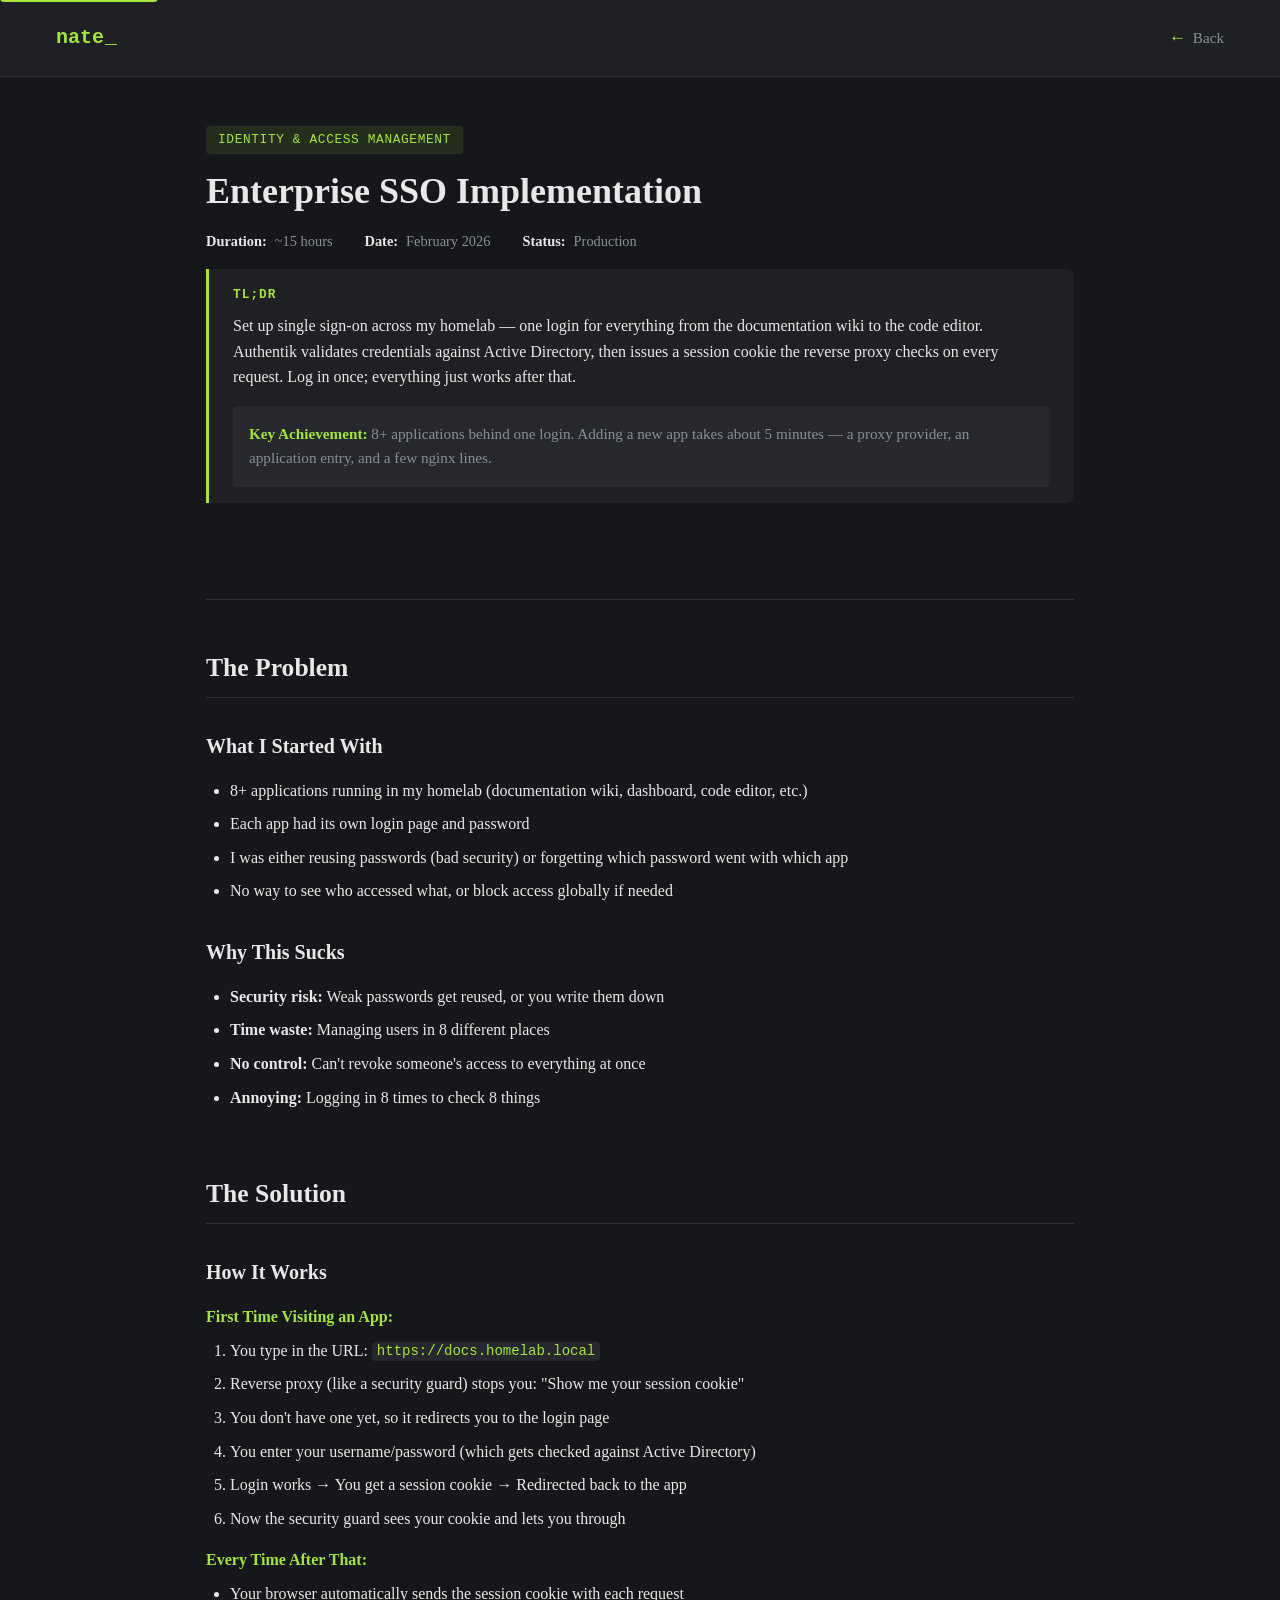
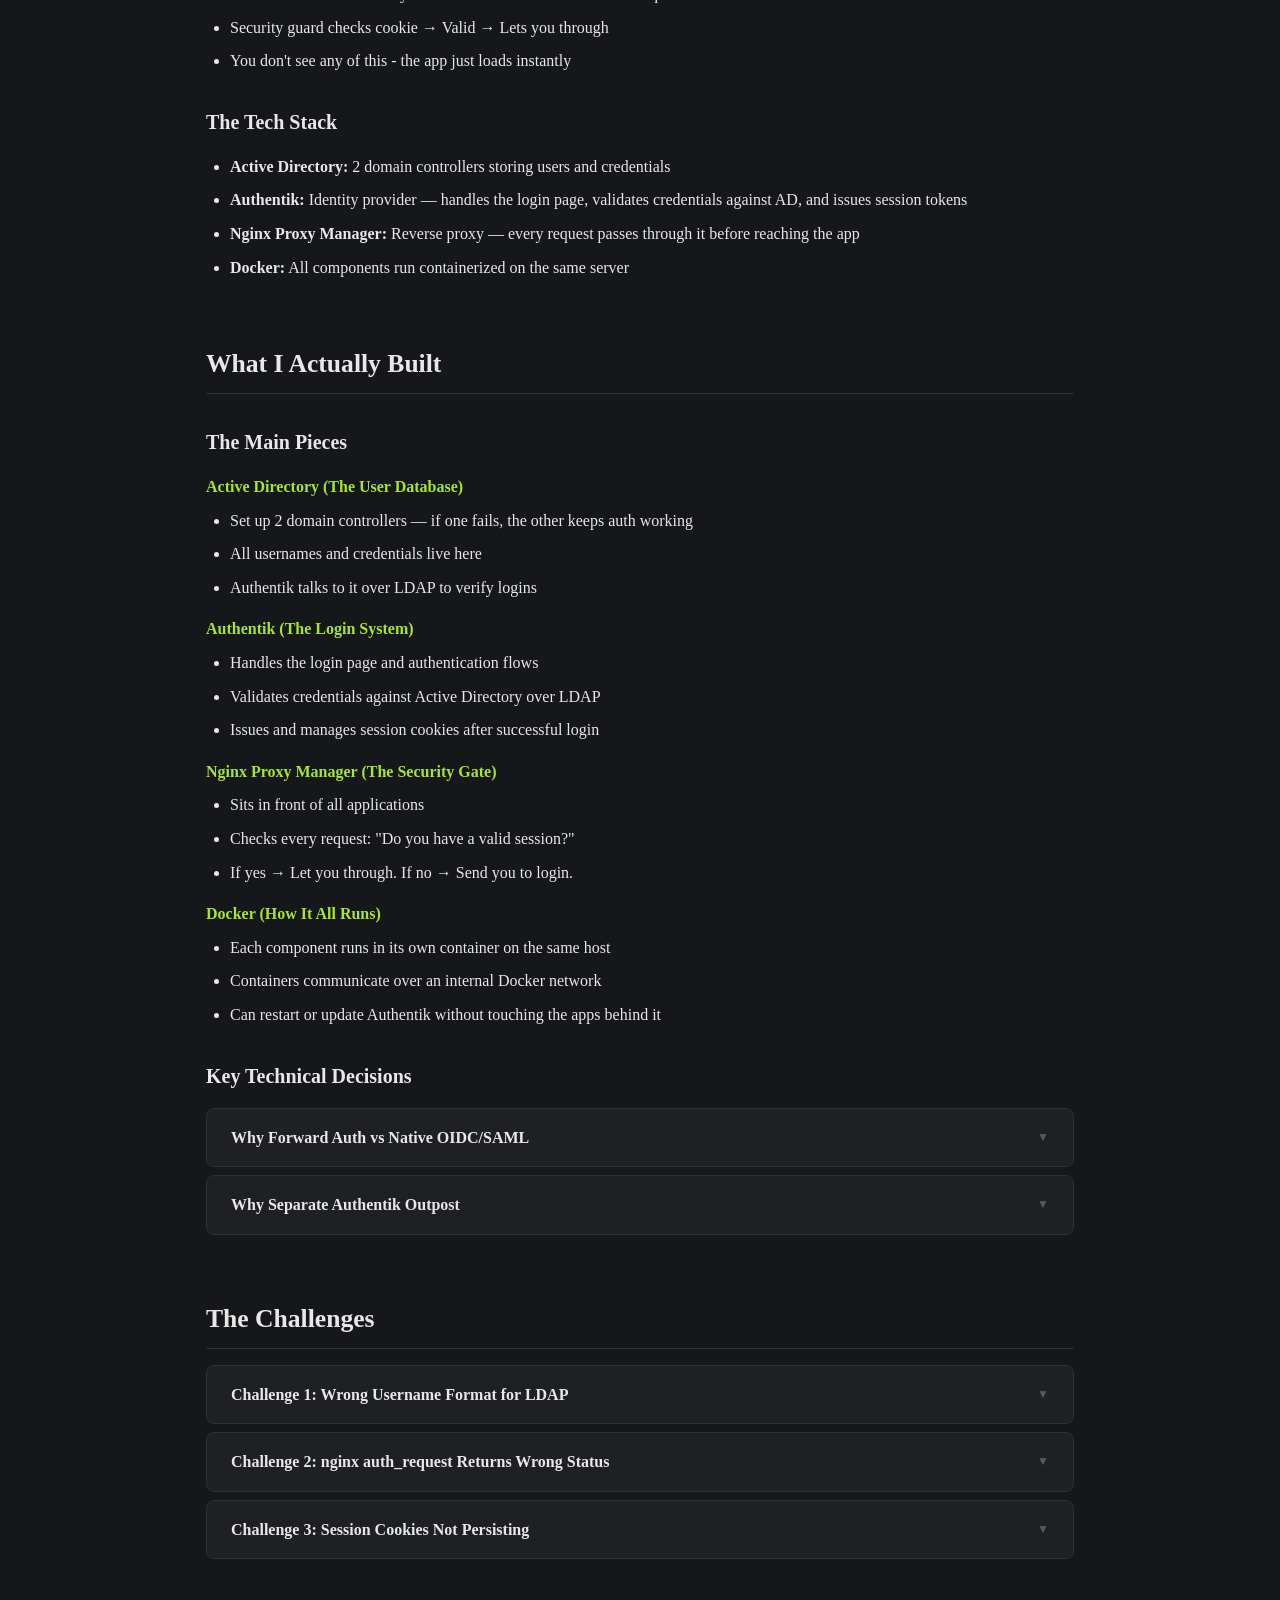
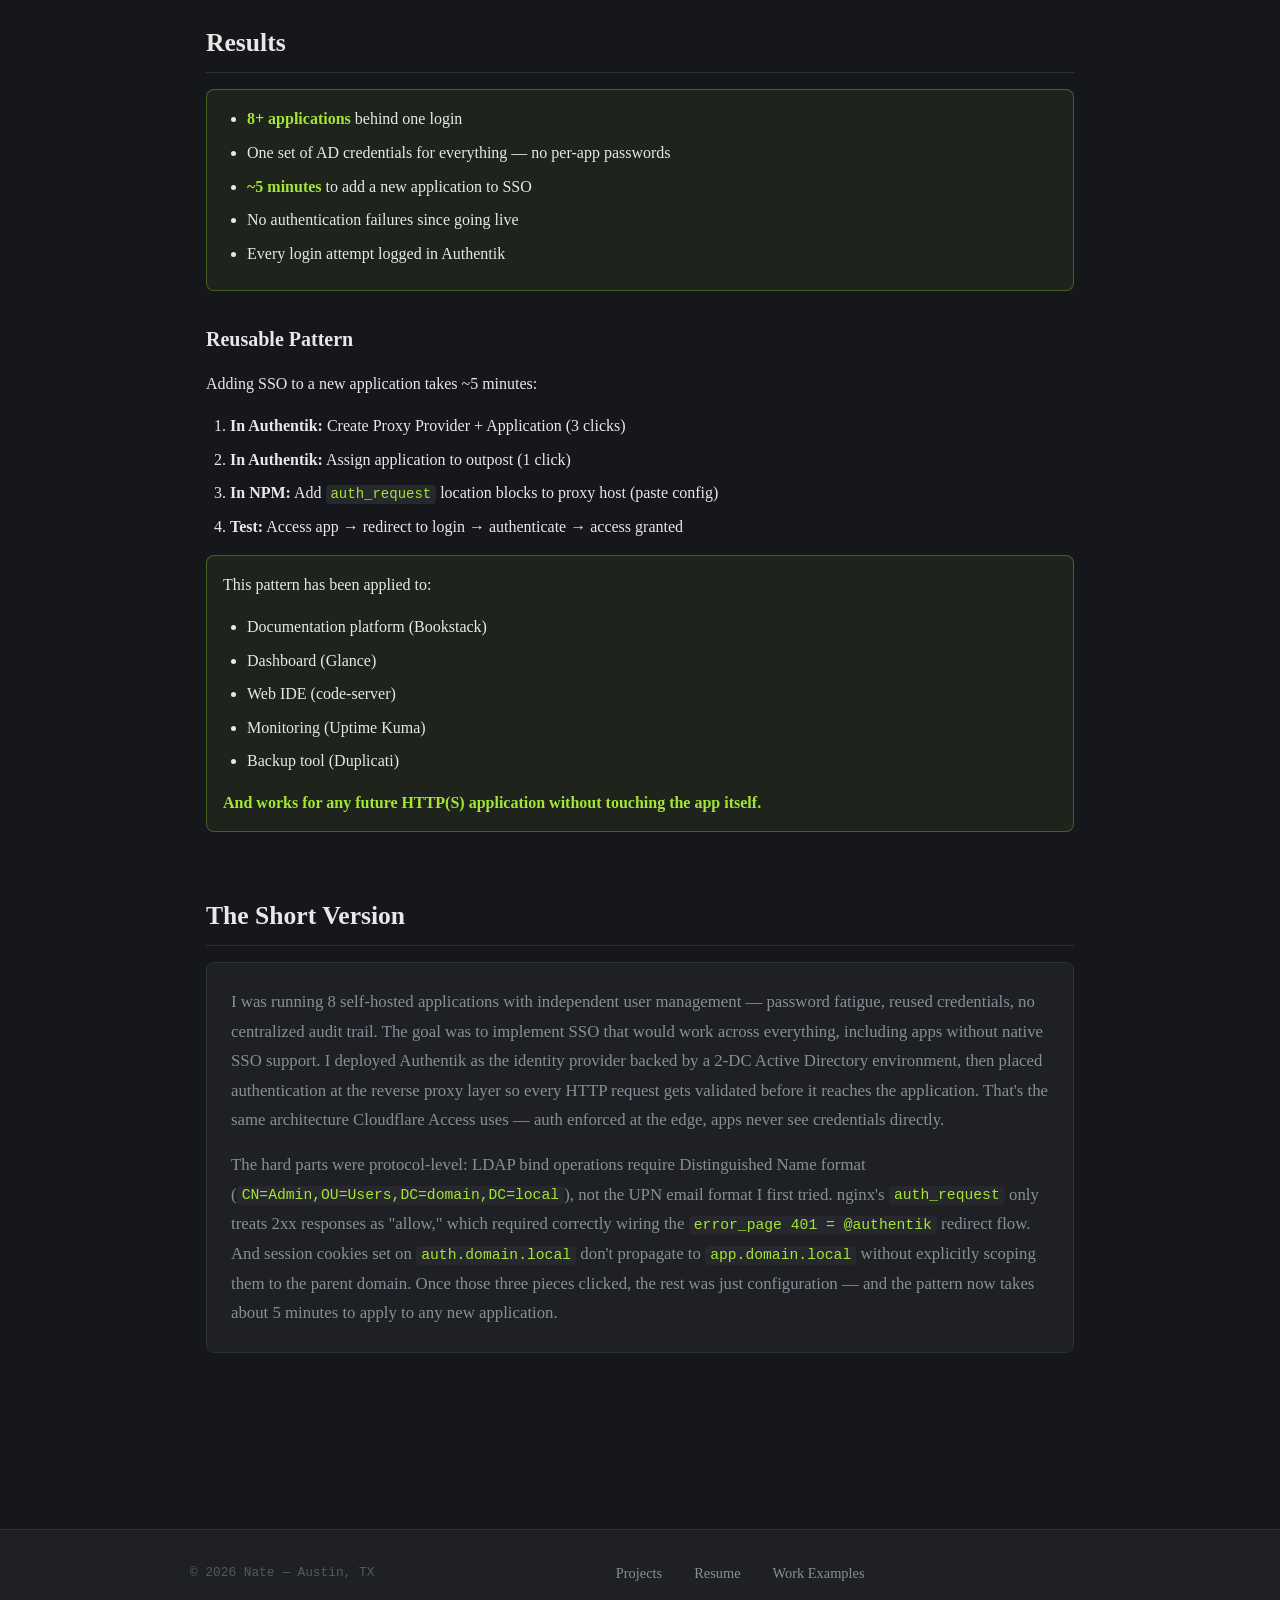
==== commit 5851d43b: "Update site fonts and typography sizing Replace IBM Plex Mono + Inter with Courier Prime and Crimson" ====
--- a/authentik-sso.html
+++ b/authentik-sso.html
@@ -39,7 +39,7 @@
     <!-- Fonts -->
     <link rel="preconnect" href="https://fonts.googleapis.com">
     <link rel="preconnect" href="https://fonts.gstatic.com" crossorigin>
-    <link href="https://fonts.googleapis.com/css2?family=IBM+Plex+Mono:wght@400;500;600&family=Inter:wght@400;500;600;700&display=swap" rel="stylesheet">
+    <link href="https://fonts.googleapis.com/css2?family=Fraunces:ital,opsz,wght@0,9..144,600;0,9..144,700;1,9..144,200;1,9..144,300&family=Crimson+Pro:ital,wght@0,400;0,500;1,400&family=Courier+Prime:ital,wght@0,400;0,700;1,400&display=swap" rel="stylesheet">
 
     <link rel="stylesheet" href="/styles.css">
 </head>
--- a/styles.css
+++ b/styles.css
@@ -17,8 +17,9 @@
     --color-border:        #2d3038;
     --color-border-hover:  #3d4149;
 
-    --font-mono: 'IBM Plex Mono', monospace;
-    --font-sans: 'Inter', -apple-system, BlinkMacSystemFont, sans-serif;
+    --font-mono: 'Courier Prime', 'Courier New', monospace;
+    --font-sans: 'Crimson Pro', Georgia, serif;
+    --font-display: 'Fraunces', Georgia, serif;
 
     --font-size-xs:   clamp(0.75rem,  0.7rem  + 0.25vw, 0.875rem);
     --font-size-sm:   clamp(0.875rem, 0.8rem  + 0.375vw, 1rem);
@@ -66,6 +67,9 @@
     line-height: 1.6;
     font-size: 16px;
 }
+
+h1, h2, h3, h4 { font-family: var(--font-display); }
+h1 .highlight { font-style: italic; font-weight: 300; }
 
 /* ==================== Skip Link ==================== */
 .skip-link {
@@ -339,6 +343,7 @@
 .collapsible-header:hover { background: var(--color-bg-tertiary); }
 
 .collapsible-title {
+    font-family: var(--font-display);
     font-weight: 600;
     color: var(--color-text-primary);
     font-size: 1rem;
@@ -433,10 +438,12 @@
 .story-section p {
     color: var(--color-text-secondary);
     line-height: 1.75;
-    font-size: 0.975rem;
+    font-size: 1.05rem;
     margin-bottom: var(--space-sm);
 }
 .story-section p:last-child { margin-bottom: 0; }
+
+.job li { font-size: 1.05rem; }
 
 /* ==================== Project Page Footer ==================== */
 footer.project-footer {
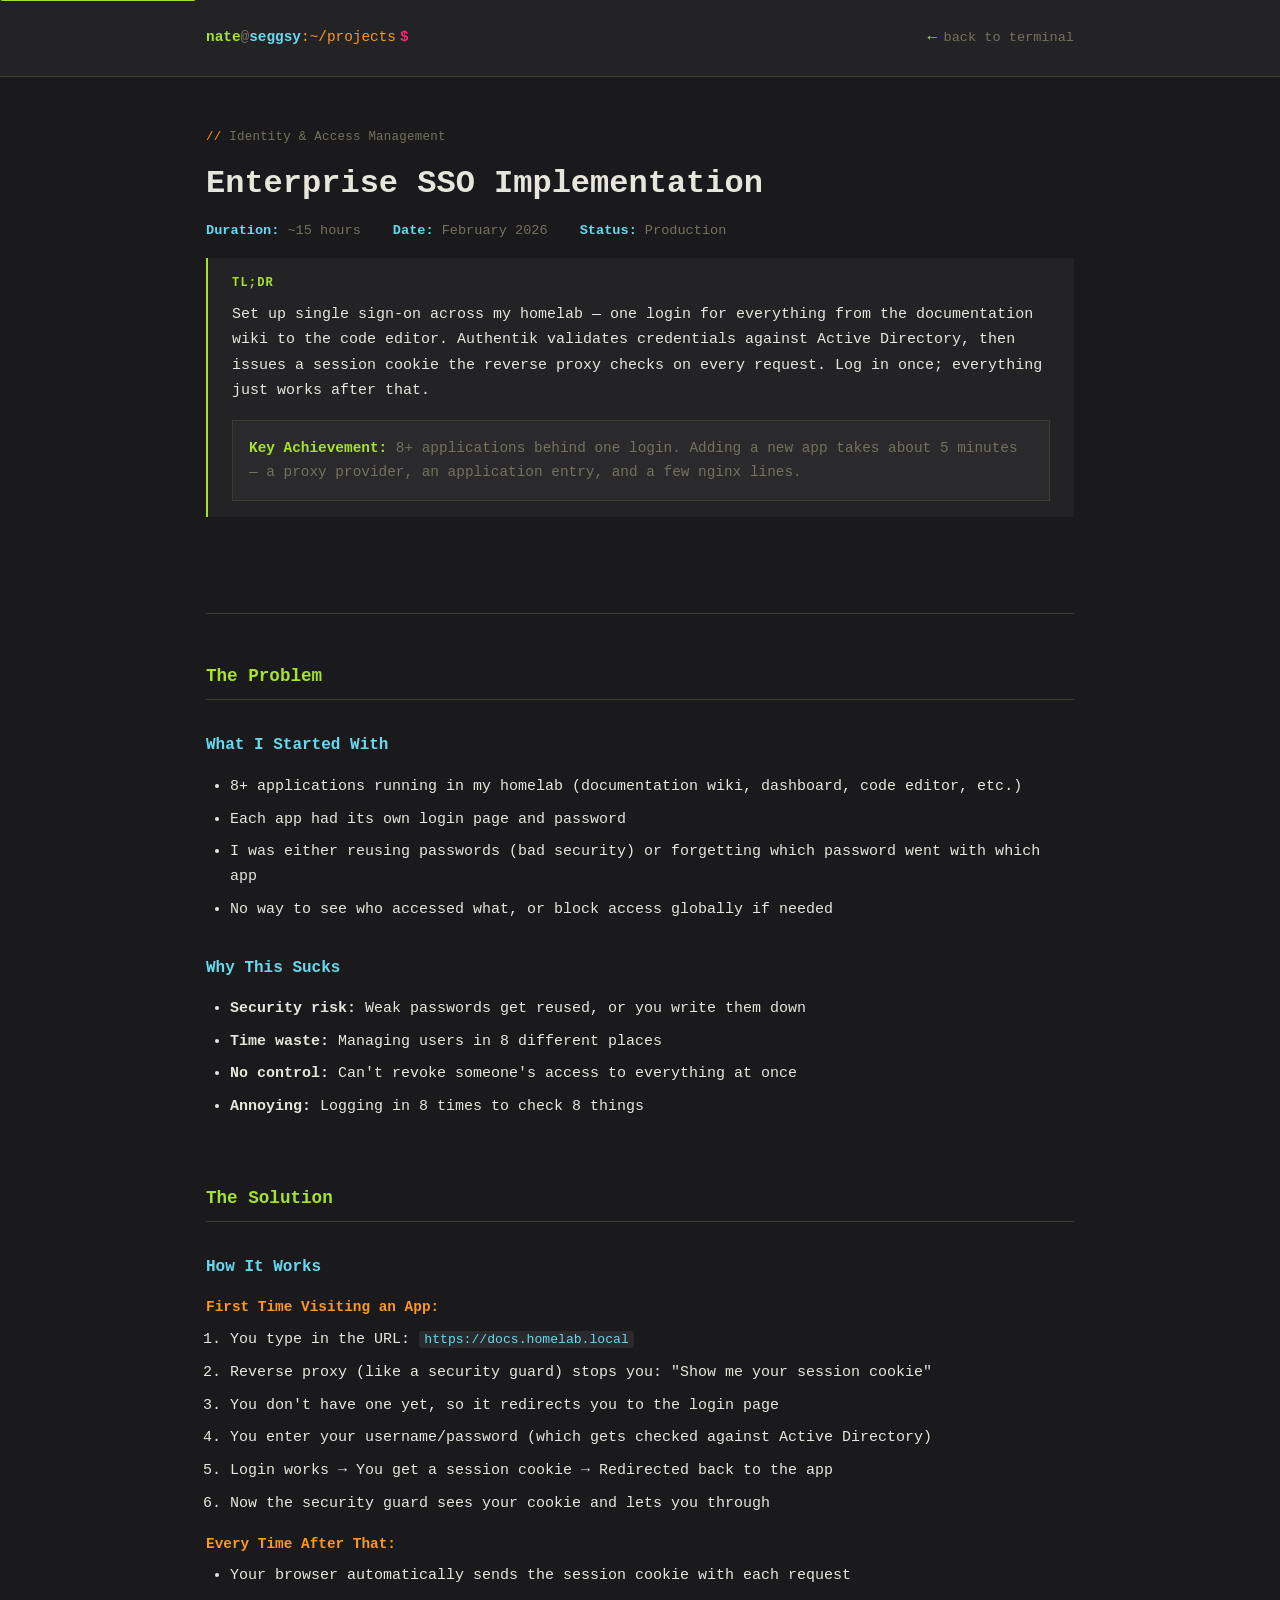
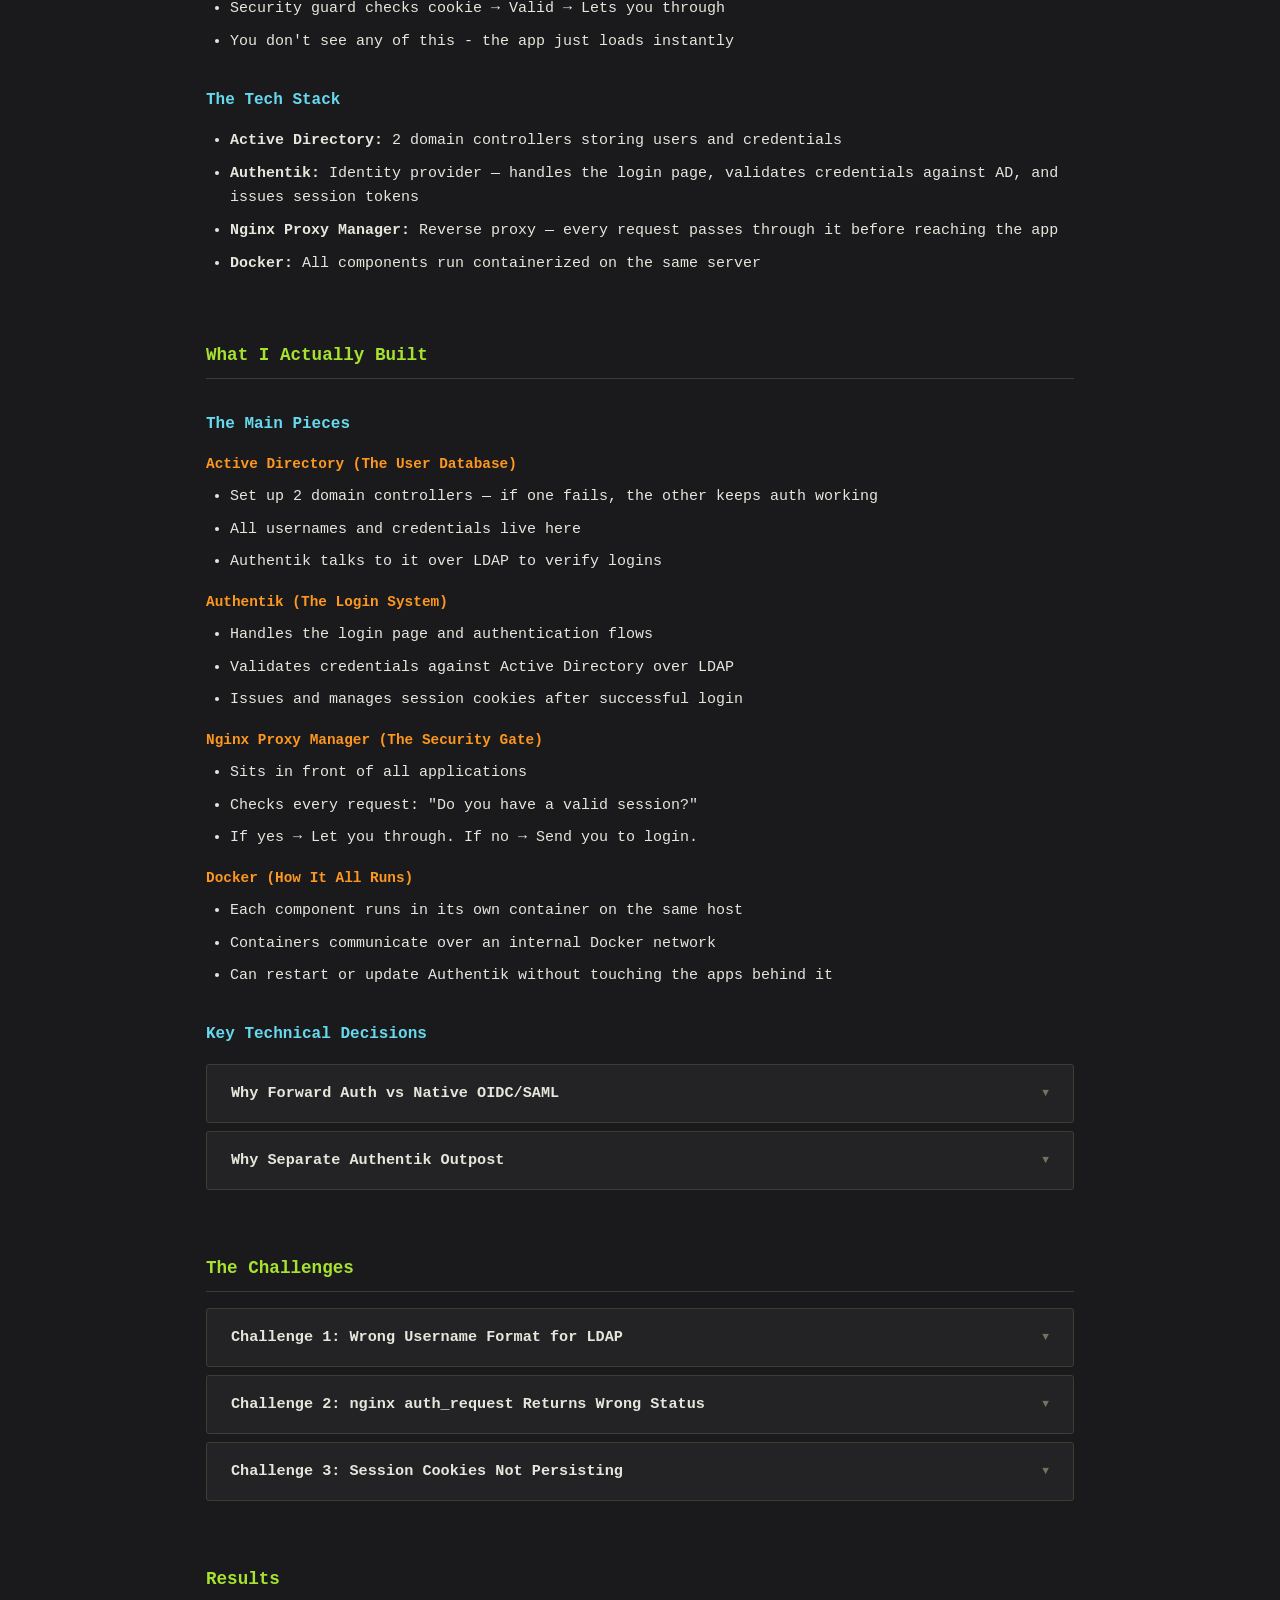
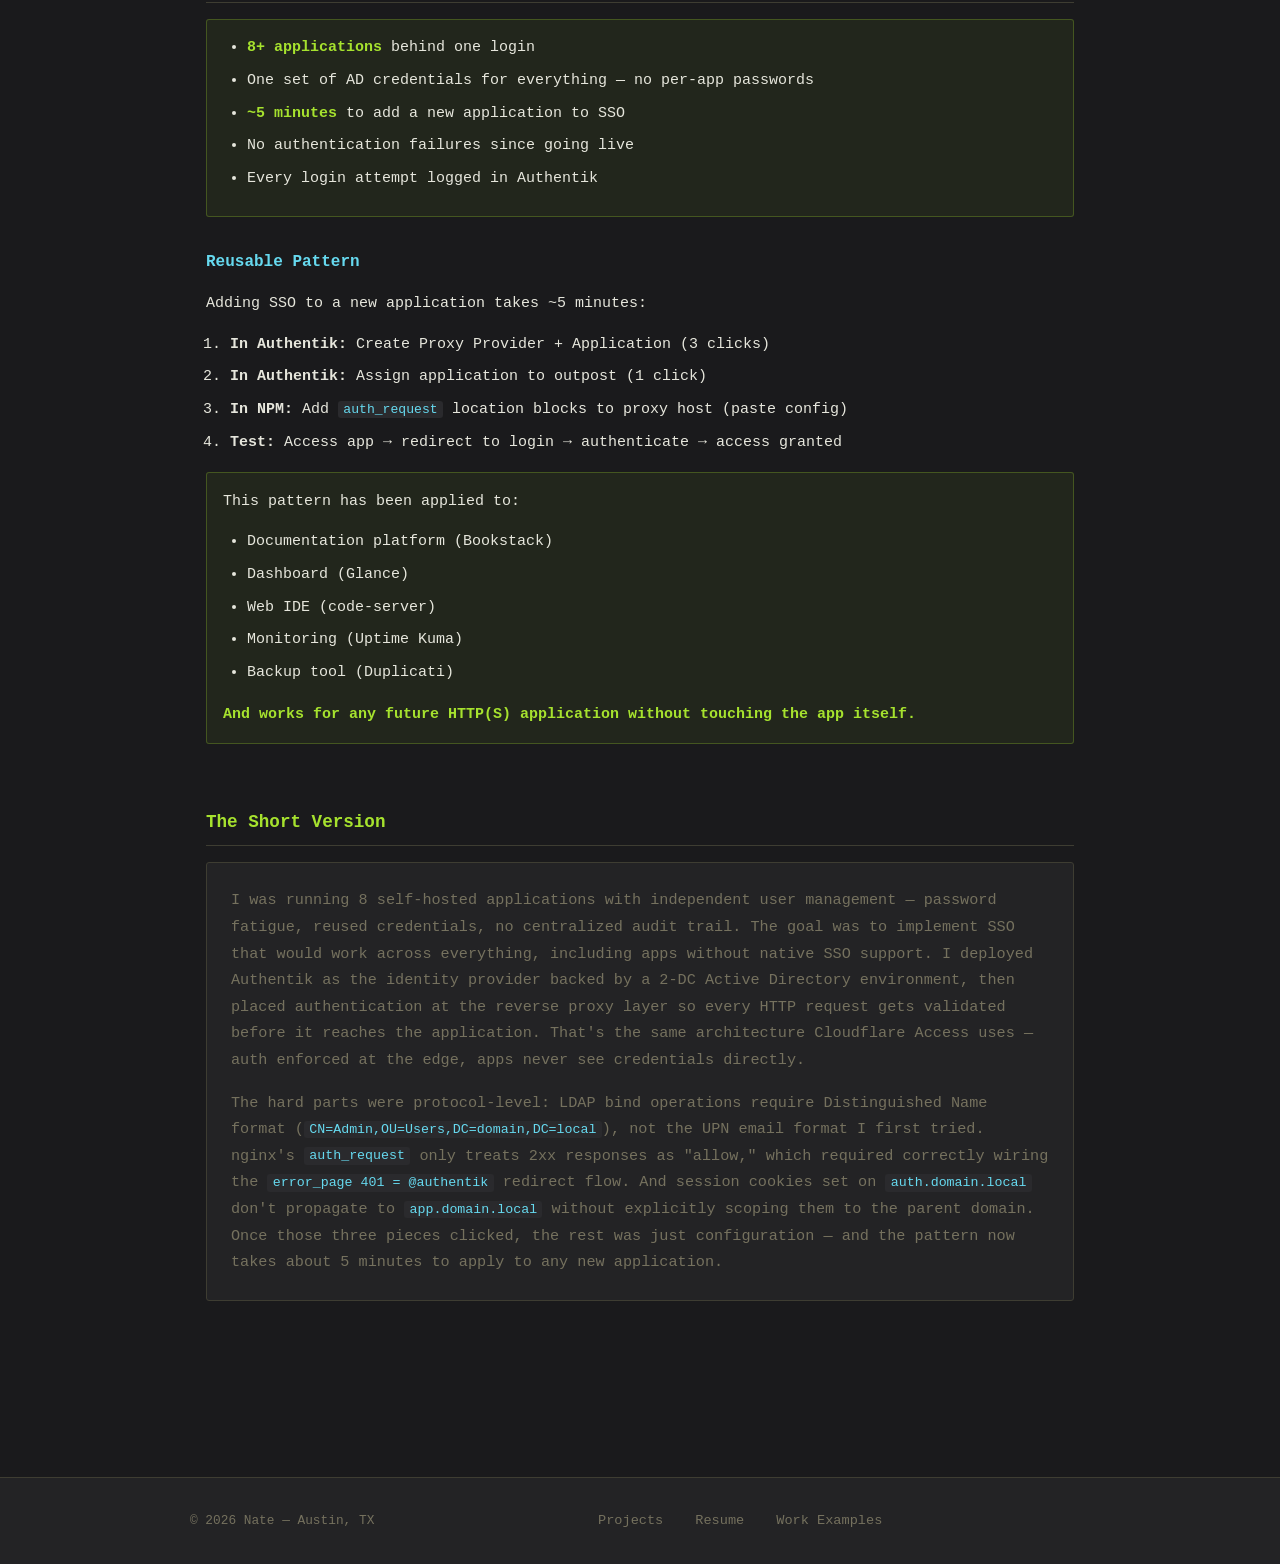
==== commit 726345c6: "Revamp site visuals and terminal UI Switch site to a terminal-inspired visual system: replace fonts " ====
--- a/authentik-sso.html
+++ b/authentik-sso.html
@@ -36,10 +36,10 @@
     <meta name="twitter:description" content="Forward authentication deployment using Authentik + Active Directory. Protecting 8+ applications with centralized identity management.">
     <meta name="twitter:image" content="https://seggsy.co/og-image.png">
 
-    <!-- Fonts -->
+    <!-- Fonts: IBM Plex Mono -->
     <link rel="preconnect" href="https://fonts.googleapis.com">
     <link rel="preconnect" href="https://fonts.gstatic.com" crossorigin>
-    <link href="https://fonts.googleapis.com/css2?family=Fraunces:ital,opsz,wght@0,9..144,600;0,9..144,700;1,9..144,200;1,9..144,300&family=Crimson+Pro:ital,wght@0,400;0,500;1,400&family=Courier+Prime:ital,wght@0,400;0,700;1,400&display=swap" rel="stylesheet">
+    <link href="https://fonts.googleapis.com/css2?family=IBM+Plex+Mono:ital,wght@0,400;0,500;0,600;1,400&display=swap" rel="stylesheet">
 
     <link rel="stylesheet" href="/styles.css">
 </head>
@@ -48,8 +48,10 @@
 
     <header>
         <nav aria-label="Main navigation">
-            <a href="/" class="logo">nate</a>
-            <a href="/" class="back-link">Back</a>
+            <a href="/" class="logo">
+                <span class="logo-user">nate</span><span class="logo-at">@</span><span class="logo-host">seggsy</span><span class="logo-path">:~/projects</span><span class="logo-dollar"> $</span>
+            </a>
+            <a href="/" class="back-link">back to terminal</a>
         </nav>
     </header>
 
--- a/styles.css
+++ b/styles.css
@@ -1,25 +1,39 @@
-/* ==================== CSS Variables ==================== */
+/* ==================== Palette ==================== */
 :root {
-    --color-bg-primary:    #16171a;
-    --color-bg-secondary:  #1e2023;
-    --color-bg-tertiary:   #26282d;
-    --color-bg-code:       #111214;
-
-    --color-text-primary:  #e8e8e8;
-    --color-text-secondary:#888e99;
-    --color-text-muted:    #545962;
-
-    --color-accent:        #a3e635;
-    --color-accent-warning: #fb923c;
-    --color-accent-danger:  #f87171;
-    --color-accent-success: #a3e635;
-
-    --color-border:        #2d3038;
-    --color-border-hover:  #3d4149;
-
-    --font-mono: 'Courier Prime', 'Courier New', monospace;
-    --font-sans: 'Crimson Pro', Georgia, serif;
-    --font-display: 'Fraunces', Georgia, serif;
+    --bg:        #1a1a1c;
+    --bg-soft:   #232325;
+    --bg-elev:   #2a2a2d;
+    --bg-code:   #0f0f10;
+    --fg:        #e6e6dc;
+    --fg-dim:    #75715e;
+    --green:     #a6e22e;
+    --orange:    #fd971f;
+    --cyan:      #66d9ef;
+    --pink:      #f92672;
+    --yellow:    #e6db74;
+    --purple:    #ae81ff;
+    --border:    #3e3d32;
+    --border-hi: #75715e;
+
+    /* Semantic aliases kept for backward compat */
+    --color-bg-primary:    var(--bg);
+    --color-bg-secondary:  var(--bg-soft);
+    --color-bg-tertiary:   var(--bg-elev);
+    --color-bg-code:       var(--bg-code);
+    --color-text-primary:  var(--fg);
+    --color-text-secondary:var(--fg-dim);
+    --color-text-muted:    var(--fg-dim);
+    --color-accent:        var(--green);
+    --color-accent-warning:var(--orange);
+    --color-accent-danger: var(--pink);
+    --color-accent-success:var(--green);
+    --color-border:        var(--border);
+    --color-border-hover:  var(--border-hi);
+
+    --font:     'IBM Plex Mono', 'Courier New', monospace;
+    --font-mono: var(--font);
+    --font-sans: var(--font);
+    --font-display: var(--font);
 
     --font-size-xs:   clamp(0.75rem,  0.7rem  + 0.25vw, 0.875rem);
     --font-size-sm:   clamp(0.875rem, 0.8rem  + 0.375vw, 1rem);
@@ -36,12 +50,12 @@
     --space-xl:  3rem;
     --space-2xl: 4rem;
 
-    --radius-sm: 4px;
-    --radius-md: 8px;
-    --radius-lg: 12px;
-}
-
-/* ==================== Reset & Base ==================== */
+    --radius-sm: 3px;
+    --radius-md: 4px;
+    --radius-lg: 6px;
+}
+
+/* ==================== Reset ==================== */
 *, *::before, *::after {
     box-sizing: border-box;
     margin: 0;
@@ -60,24 +74,29 @@
     }
 }
 
+/* ==================== Base ==================== */
 body {
-    font-family: var(--font-sans);
-    background: var(--color-bg-primary);
-    color: var(--color-text-primary);
-    line-height: 1.6;
-    font-size: 16px;
-}
-
-h1, h2, h3, h4 { font-family: var(--font-display); }
-h1 .highlight { font-style: italic; font-weight: 300; }
+    font-family: var(--font);
+    background: var(--bg);
+    color: var(--fg);
+    line-height: 1.65;
+    font-size: 15px;
+    -webkit-font-smoothing: antialiased;
+}
+
+/* All headings: IBM Plex Mono, no serif */
+h1, h2, h3, h4 {
+    font-family: var(--font);
+    font-weight: 600;
+}
 
 /* ==================== Skip Link ==================== */
 .skip-link {
     position: absolute;
     top: -40px;
     left: 0;
-    background: var(--color-accent);
-    color: var(--color-bg-primary);
+    background: var(--green);
+    color: var(--bg);
     padding: var(--space-xs);
     text-decoration: none;
     border-radius: var(--radius-sm);
@@ -87,13 +106,13 @@
 .skip-link:focus { top: var(--space-xs); left: var(--space-xs); }
 
 /* ==================== Focus States ==================== */
-*:focus-visible { outline: 2px solid var(--color-accent); outline-offset: 2px; }
+*:focus-visible { outline: 2px solid var(--green); outline-offset: 2px; }
 *:focus:not(:focus-visible) { outline: none; }
 
 /* ==================== Header & Nav ==================== */
 header {
-    background: var(--color-bg-secondary);
-    border-bottom: 1px solid var(--color-border);
+    background: var(--bg-soft);
+    border-bottom: 1px solid var(--border);
     padding: var(--space-sm) 0;
     position: sticky;
     top: 0;
@@ -101,7 +120,7 @@
 }
 
 nav {
-    max-width: 1200px;
+    max-width: 900px;
     margin: 0 auto;
     padding: 0 var(--space-sm);
     display: flex;
@@ -109,34 +128,34 @@
     align-items: center;
 }
 
+/* Terminal-prompt logo: nate@seggsy:~/projects */
 .logo {
-    font-family: var(--font-mono);
-    font-size: 1.25rem;
-    font-weight: 600;
-    color: var(--color-accent);
+    font-family: var(--font);
+    font-size: 0.9rem;
+    font-weight: 400;
+    color: var(--fg-dim);
     text-decoration: none;
     min-height: 44px;
     display: inline-flex;
     align-items: center;
+    gap: 0;
     touch-action: manipulation;
     -webkit-tap-highlight-color: transparent;
 }
 
-.logo::after {
-    content: '_';
-    animation: cursor-blink 1.1s step-end infinite;
-    color: var(--color-accent);
-    margin-left: 1px;
-}
-
-@keyframes cursor-blink { 50% { opacity: 0; } }
-
+.logo .logo-user   { color: var(--green); font-weight: 600; }
+.logo .logo-at     { color: var(--fg-dim); }
+.logo .logo-host   { color: var(--cyan); font-weight: 600; }
+.logo .logo-path   { color: var(--orange); }
+.logo .logo-dollar { color: var(--pink); font-weight: 600; margin-left: 4px; }
+
+/* Back-to-terminal link */
 .back-link {
-    color: var(--color-text-secondary);
+    color: var(--fg-dim);
     text-decoration: none;
-    font-size: 0.95rem;
-    font-weight: 500;
-    transition: color 0.2s;
+    font-size: 0.85rem;
+    font-weight: 400;
+    transition: color 0.15s;
     min-height: 44px;
     display: inline-flex;
     align-items: center;
@@ -144,11 +163,11 @@
     touch-action: manipulation;
     -webkit-tap-highlight-color: transparent;
 }
-.back-link:hover { color: var(--color-text-primary); }
+.back-link:hover { color: var(--fg); }
 .back-link::before {
     content: '←';
-    color: var(--color-accent);
-    font-size: 1.1rem;
+    color: var(--green);
+    font-size: 1rem;
     line-height: 1;
 }
 
@@ -163,172 +182,177 @@
 .project-header {
     margin-bottom: var(--space-xl);
     padding-bottom: var(--space-xl);
-    border-bottom: 1px solid var(--color-border);
-}
-
+    border-bottom: 1px solid var(--border);
+}
+
+/* Category tag: // identity & access management */
 .project-tag {
     display: inline-block;
-    font-family: var(--font-mono);
-    font-size: 0.8rem;
-    color: var(--color-accent);
-    background: rgba(163, 230, 53, 0.1);
-    padding: 0.25rem 0.75rem;
-    border-radius: var(--radius-sm);
-    margin-bottom: var(--space-sm);
-    letter-spacing: 0.05em;
-    text-transform: uppercase;
-}
+    font-family: var(--font);
+    font-size: 0.78rem;
+    color: var(--fg-dim);
+    margin-bottom: var(--space-sm);
+    letter-spacing: 0.02em;
+}
+.project-tag::before { content: '// '; color: var(--orange); }
 
 h1 {
-    font-size: 2.25rem;
-    font-weight: 700;
-    color: var(--color-text-primary);
-    margin-bottom: var(--space-sm);
-    line-height: 1.2;
+    font-size: clamp(1.5rem, 1.2rem + 1.5vw, 2rem);
+    font-weight: 600;
+    color: var(--fg);
+    margin-bottom: var(--space-sm);
+    line-height: 1.25;
 }
 
 .project-meta {
     display: flex;
     gap: var(--space-lg);
-    font-size: 0.9rem;
-    color: var(--color-text-secondary);
+    font-size: 0.85rem;
+    color: var(--fg-dim);
     margin-bottom: var(--space-sm);
     flex-wrap: wrap;
 }
 
 .meta-item { display: flex; align-items: center; gap: 0.5rem; }
-.meta-item strong { color: var(--color-text-primary); }
-
+.meta-item strong { color: var(--cyan); }
+
+/* TL;DR box */
 .tldr {
-    background: var(--color-bg-secondary);
-    border-left: 3px solid var(--color-accent);
+    background: var(--bg-soft);
+    border-left: 2px solid var(--green);
     padding: var(--space-sm) var(--space-md);
-    border-radius: 0 var(--radius-md) var(--radius-md) 0;
     margin-bottom: var(--space-xl);
 }
 
 .tldr-title {
-    font-family: var(--font-mono);
-    font-weight: 600;
-    font-size: 0.8rem;
-    color: var(--color-accent);
+    font-family: var(--font);
+    font-weight: 600;
+    font-size: 0.75rem;
+    color: var(--green);
     margin-bottom: var(--space-xs);
     text-transform: uppercase;
-    letter-spacing: 0.08em;
-}
-
+    letter-spacing: 0.1em;
+}
+
+/* key-achievement — kept in markup, styled down */
 .key-achievement {
-    background: var(--color-bg-tertiary);
-    padding: var(--space-sm);
-    border-radius: var(--radius-sm);
+    background: var(--bg-elev);
+    border: 1px solid var(--border);
+    padding: var(--space-sm);
     margin-top: var(--space-xs);
-    font-size: 0.95rem;
-    color: var(--color-text-secondary);
-}
-.key-achievement strong { color: var(--color-accent); }
+    font-size: 0.9rem;
+    color: var(--fg-dim);
+}
+.key-achievement strong { color: var(--green); }
 
 /* ==================== Content Sections ==================== */
 .section { margin-bottom: var(--space-2xl); }
 
 h2 {
-    font-size: 1.6rem;
-    font-weight: 600;
-    color: var(--color-text-primary);
+    font-size: 1.1rem;
+    font-weight: 600;
+    color: var(--green);
     margin-bottom: var(--space-sm);
     padding-bottom: var(--space-xs);
-    border-bottom: 1px solid var(--color-border);
+    border-bottom: 1px solid var(--border);
 }
 
 h3 {
-    font-size: 1.25rem;
-    font-weight: 600;
-    color: var(--color-text-primary);
+    font-size: 1rem;
+    font-weight: 600;
+    color: var(--cyan);
     margin-top: var(--space-lg);
     margin-bottom: var(--space-sm);
 }
 
 h4 {
-    font-size: 1rem;
-    font-weight: 600;
-    color: var(--color-accent);
+    font-size: 0.9rem;
+    font-weight: 600;
+    color: var(--orange);
     margin-top: var(--space-sm);
     margin-bottom: var(--space-xs);
 }
 
-p { margin-bottom: var(--space-sm); color: var(--color-text-primary); }
+p { margin-bottom: var(--space-sm); color: var(--fg); line-height: 1.7; }
 
 ul, ol { margin-left: var(--space-md); margin-bottom: var(--space-sm); }
-li { margin-bottom: var(--space-xs); color: var(--color-text-primary); }
-
-/* ==================== Code Blocks ==================== */
+li { margin-bottom: var(--space-xs); color: var(--fg); line-height: 1.65; }
+
+/* ==================== Code & Terminal ==================== */
 pre {
-    background: var(--color-bg-code);
-    border: 1px solid var(--color-border);
-    border-radius: var(--radius-md);
+    background: var(--bg-code);
+    border: 1px solid var(--border);
     padding: var(--space-sm);
     margin-bottom: var(--space-sm);
     overflow-x: auto;
-    font-family: var(--font-mono);
-    font-size: 0.875rem;
+    font-family: var(--font);
+    font-size: 0.85rem;
     line-height: 1.6;
+    color: var(--fg);
+    border-radius: var(--radius-sm);
 }
 
 code {
-    font-family: var(--font-mono);
+    font-family: var(--font);
     font-size: 0.875em;
-    color: var(--color-accent);
-    background: var(--color-bg-tertiary);
-    padding: 0.1em 0.35em;
+    color: var(--cyan);
+    background: var(--bg-elev);
+    padding: 0.1em 0.4em;
     border-radius: var(--radius-sm);
 }
 
 pre code {
-    color: var(--color-text-primary);
+    color: var(--fg);
     background: transparent;
     padding: 0;
     font-size: 1em;
 }
 
 .terminal {
-    background: var(--color-bg-code);
-    border: 1px solid var(--color-border);
-    border-radius: var(--radius-md);
+    background: var(--bg-code);
+    border: 1px solid var(--border);
     margin-bottom: var(--space-sm);
     overflow: hidden;
+    border-radius: var(--radius-sm);
 }
 
 .terminal pre {
     border: none;
-    border-radius: var(--radius-md);
-    background: var(--color-bg-code);
-    color: var(--color-text-primary);
+    border-radius: 0;
+    background: var(--bg-code);
+    color: var(--fg);
     margin: 0;
 }
 
+/* Prompt line inside .terminal pre */
+.terminal pre .prompt { color: var(--green); }
+.terminal pre .comment { color: var(--fg-dim); }
+
 .architecture {
-    background: var(--color-bg-secondary);
-    border: 1px solid var(--color-border);
-    border-radius: var(--radius-md);
-    padding: var(--space-sm);
-    margin-bottom: var(--space-sm);
+    background: var(--bg-soft);
+    border: 1px solid var(--border);
+    padding: var(--space-sm);
+    margin-bottom: var(--space-sm);
+    border-radius: var(--radius-sm);
 }
 
 .architecture pre {
     background: transparent;
     border: none;
-    color: var(--color-text-secondary);
+    color: var(--fg-dim);
     font-size: 0.8rem;
     margin: 0;
     padding: 0;
+    border-radius: 0;
 }
 
 /* ==================== Collapsible Sections ==================== */
 .collapsible {
-    background: var(--color-bg-secondary);
-    border: 1px solid var(--color-border);
-    border-radius: var(--radius-md);
+    background: var(--bg-soft);
+    border: 1px solid var(--border);
     margin-bottom: var(--space-xs);
     overflow: hidden;
+    border-radius: var(--radius-sm);
 }
 
 .collapsible-header {
@@ -338,21 +362,21 @@
     justify-content: space-between;
     align-items: center;
     user-select: none;
-    transition: background 0.2s;
-}
-.collapsible-header:hover { background: var(--color-bg-tertiary); }
+    transition: background 0.15s;
+}
+.collapsible-header:hover { background: var(--bg-elev); }
 
 .collapsible-title {
-    font-family: var(--font-display);
-    font-weight: 600;
-    color: var(--color-text-primary);
-    font-size: 1rem;
+    font-family: var(--font);
+    font-weight: 600;
+    color: var(--fg);
+    font-size: 0.95rem;
 }
 
 .collapsible-icon {
-    font-size: 0.75rem;
-    color: var(--color-text-muted);
-    transition: transform 0.25s;
+    font-size: 0.7rem;
+    color: var(--fg-dim);
+    transition: transform 0.2s;
     flex-shrink: 0;
 }
 .collapsible.active .collapsible-icon { transform: rotate(180deg); }
@@ -369,38 +393,38 @@
 
 .collapsible-inner {
     padding: 0 var(--space-md) var(--space-md);
-    border-top: 1px solid var(--color-border);
+    border-top: 1px solid var(--border);
 }
 
 /* ==================== Info Boxes ==================== */
 .info-box {
-    background: rgba(163, 230, 53, 0.06);
-    border: 1px solid rgba(163, 230, 53, 0.3);
-    border-radius: var(--radius-md);
-    padding: var(--space-sm);
-    margin-bottom: var(--space-sm);
-}
-.info-box strong { color: var(--color-accent); }
+    background: rgba(102, 217, 239, 0.06);
+    border: 1px solid rgba(102, 217, 239, 0.25);
+    padding: var(--space-sm);
+    margin-bottom: var(--space-sm);
+    border-radius: var(--radius-sm);
+}
+.info-box strong { color: var(--cyan); }
 
 .success-box {
-    background: rgba(163, 230, 53, 0.06);
-    border: 1px solid rgba(163, 230, 53, 0.3);
-    border-radius: var(--radius-md);
-    padding: var(--space-sm);
-    margin-bottom: var(--space-sm);
-}
-.success-box strong { color: var(--color-accent); }
+    background: rgba(166, 226, 46, 0.06);
+    border: 1px solid rgba(166, 226, 46, 0.25);
+    padding: var(--space-sm);
+    margin-bottom: var(--space-sm);
+    border-radius: var(--radius-sm);
+}
+.success-box strong { color: var(--green); }
 
 .warning-box {
-    background: rgba(251, 146, 60, 0.08);
-    border: 1px solid rgba(251, 146, 60, 0.35);
-    border-radius: var(--radius-md);
-    padding: var(--space-sm);
-    margin-bottom: var(--space-sm);
-}
-.warning-box strong { color: var(--color-accent-warning); }
-
-/* ==================== Comparison Boxes (shared) ==================== */
+    background: rgba(253, 151, 31, 0.06);
+    border: 1px solid rgba(253, 151, 31, 0.25);
+    padding: var(--space-sm);
+    margin-bottom: var(--space-sm);
+    border-radius: var(--radius-sm);
+}
+.warning-box strong { color: var(--orange); }
+
+/* ==================== Comparison Grid ==================== */
 .comparison-grid {
     display: grid;
     grid-template-columns: 1fr 1fr;
@@ -410,45 +434,64 @@
 
 .before-box, .after-box {
     padding: var(--space-sm);
-    border-radius: var(--radius-md);
+    border-radius: var(--radius-sm);
 }
 
 .before-box {
-    background: rgba(248, 113, 113, 0.08);
-    border: 1px solid rgba(248, 113, 113, 0.3);
-}
-.before-box h4 { color: var(--color-accent-danger); }
+    background: rgba(249, 38, 114, 0.06);
+    border: 1px solid rgba(249, 38, 114, 0.25);
+}
+.before-box h4 { color: var(--pink); }
 
 .after-box {
-    background: rgba(163, 230, 53, 0.06);
-    border: 1px solid rgba(163, 230, 53, 0.3);
-}
-.after-box h4 { color: var(--color-accent); }
+    background: rgba(166, 226, 46, 0.06);
+    border: 1px solid rgba(166, 226, 46, 0.25);
+}
+.after-box h4 { color: var(--green); }
 
 @media (max-width: 600px) { .comparison-grid { grid-template-columns: 1fr; } }
 
-/* ==================== Story Section (replaces STAR format) ==================== */
+/* ==================== Story Section ==================== */
 .story-section {
-    background: var(--color-bg-secondary);
-    border: 1px solid var(--color-border);
-    border-radius: var(--radius-md);
+    background: var(--bg-soft);
+    border: 1px solid var(--border);
     padding: var(--space-md);
+    border-radius: var(--radius-sm);
 }
 
 .story-section p {
-    color: var(--color-text-secondary);
+    color: var(--fg-dim);
     line-height: 1.75;
-    font-size: 1.05rem;
+    font-size: 0.95rem;
     margin-bottom: var(--space-sm);
 }
 .story-section p:last-child { margin-bottom: 0; }
 
-.job li { font-size: 1.05rem; }
-
-/* ==================== Project Page Footer ==================== */
+.job li { font-size: 0.95rem; }
+
+/* ==================== Skill Badges ==================== */
+.skill-badge {
+    display: inline-block;
+    font-family: var(--font);
+    font-size: 0.75rem;
+    padding: 0.2rem 0.6rem;
+    background: var(--bg-elev);
+    color: var(--fg-dim);
+    border: 1px solid var(--border);
+    border-radius: var(--radius-sm);
+}
+
+.project-skills {
+    display: flex;
+    flex-wrap: wrap;
+    gap: var(--space-xs);
+    margin-top: var(--space-xs);
+}
+
+/* ==================== Footer (Project Pages) ==================== */
 footer.project-footer {
-    background: var(--color-bg-secondary);
-    border-top: 1px solid var(--color-border);
+    background: var(--bg-soft);
+    border-top: 1px solid var(--border);
     padding: var(--space-lg) var(--space-sm);
     margin-top: var(--space-2xl);
 }
@@ -469,30 +512,30 @@
 }
 
 .footer-links a {
-    color: var(--color-text-secondary);
+    color: var(--fg-dim);
     text-decoration: none;
-    font-size: 0.9rem;
-    transition: color 0.2s;
-}
-.footer-links a:hover { color: var(--color-text-primary); }
+    font-size: 0.85rem;
+    transition: color 0.15s;
+}
+.footer-links a:hover { color: var(--green); }
 
 .footer-copy {
-    font-family: var(--font-mono);
+    font-family: var(--font);
     font-size: 0.8rem;
-    color: var(--color-text-muted);
+    color: var(--fg-dim);
 }
 
 /* ==================== Responsive (Project Pages) ==================== */
 @media (max-width: 768px) {
-    h1 { font-size: 1.875rem; }
-    h2 { font-size: 1.4rem; }
-    h3 { font-size: 1.15rem; }
+    h1 { font-size: 1.5rem; }
+    h2 { font-size: 1rem; }
+    h3 { font-size: 0.95rem; }
 
     main.project-main { padding: var(--space-lg) var(--space-xs); }
 
     .project-meta { flex-direction: column; gap: var(--space-xs); }
 
-    pre { font-size: 0.8rem; }
+    pre { font-size: 0.78rem; }
 
     footer.project-footer .footer-content { flex-direction: column; text-align: center; }
     .footer-links { flex-wrap: wrap; justify-content: center; }
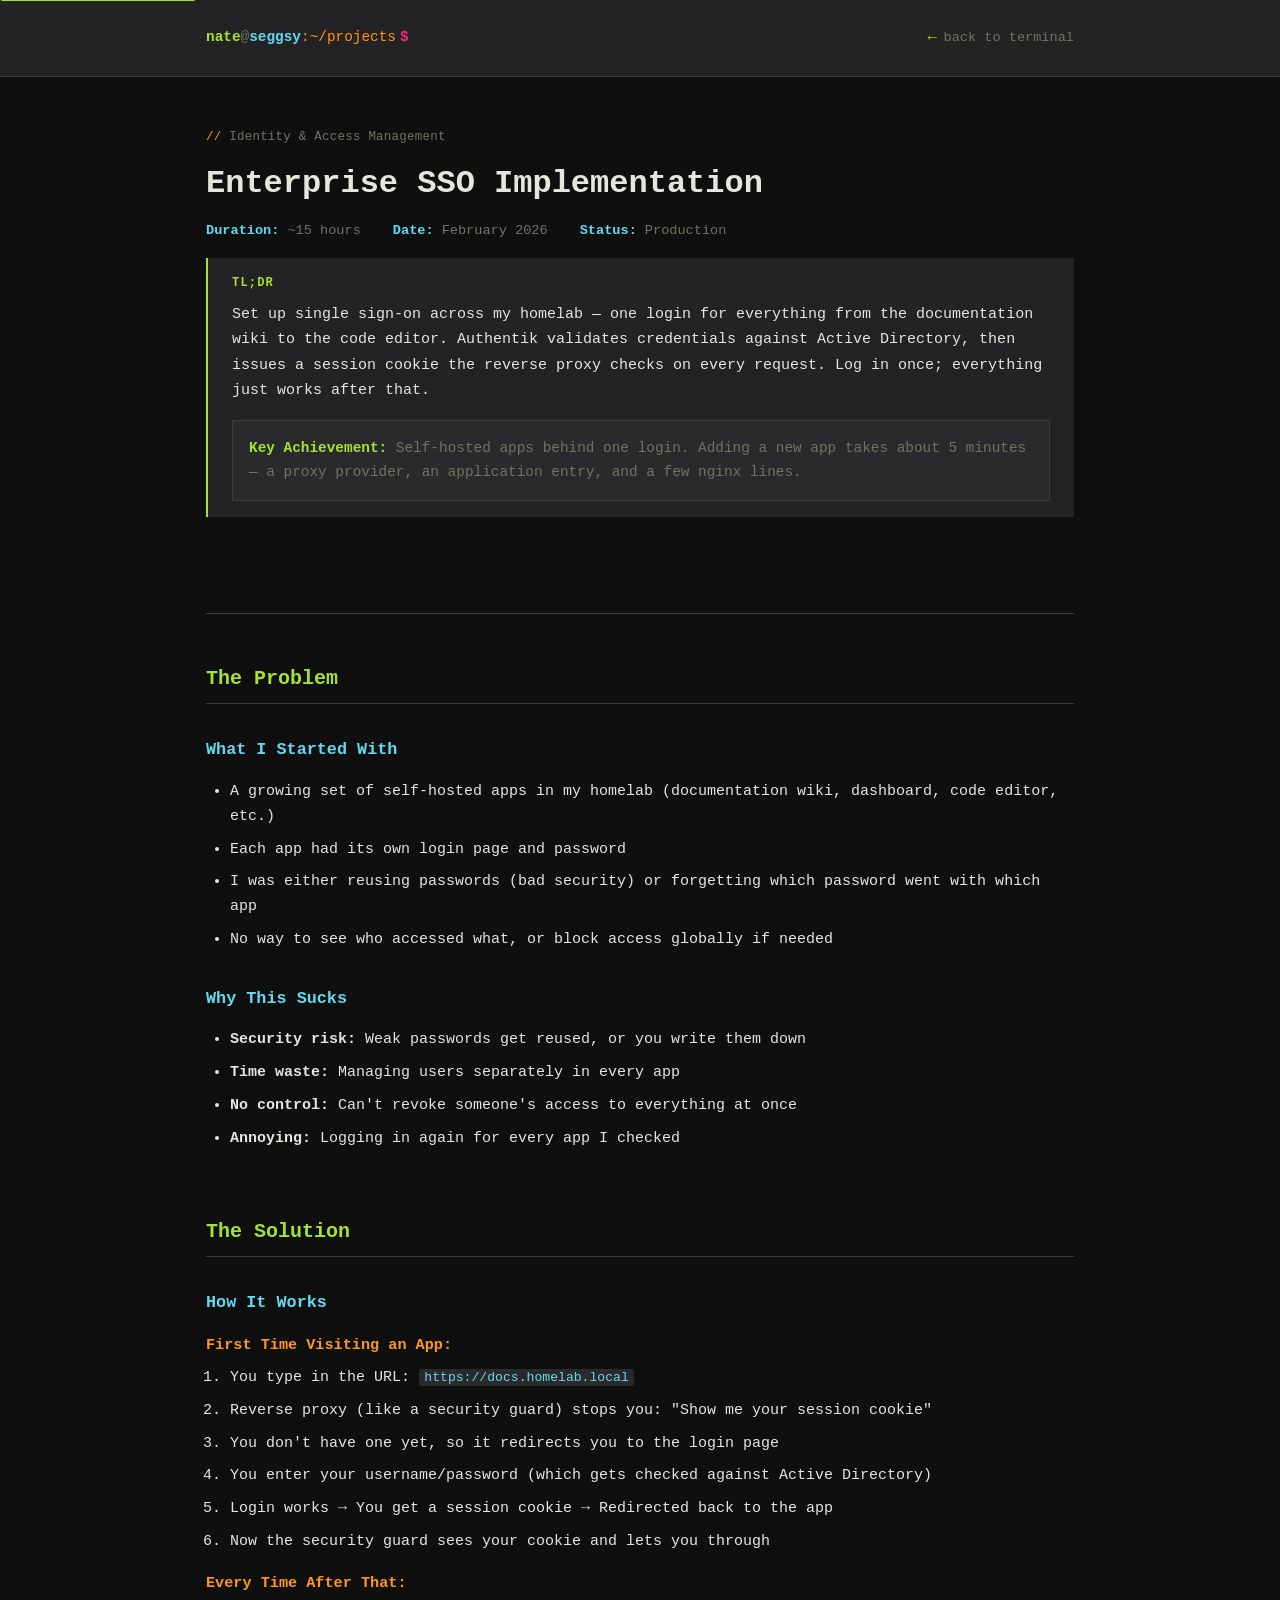
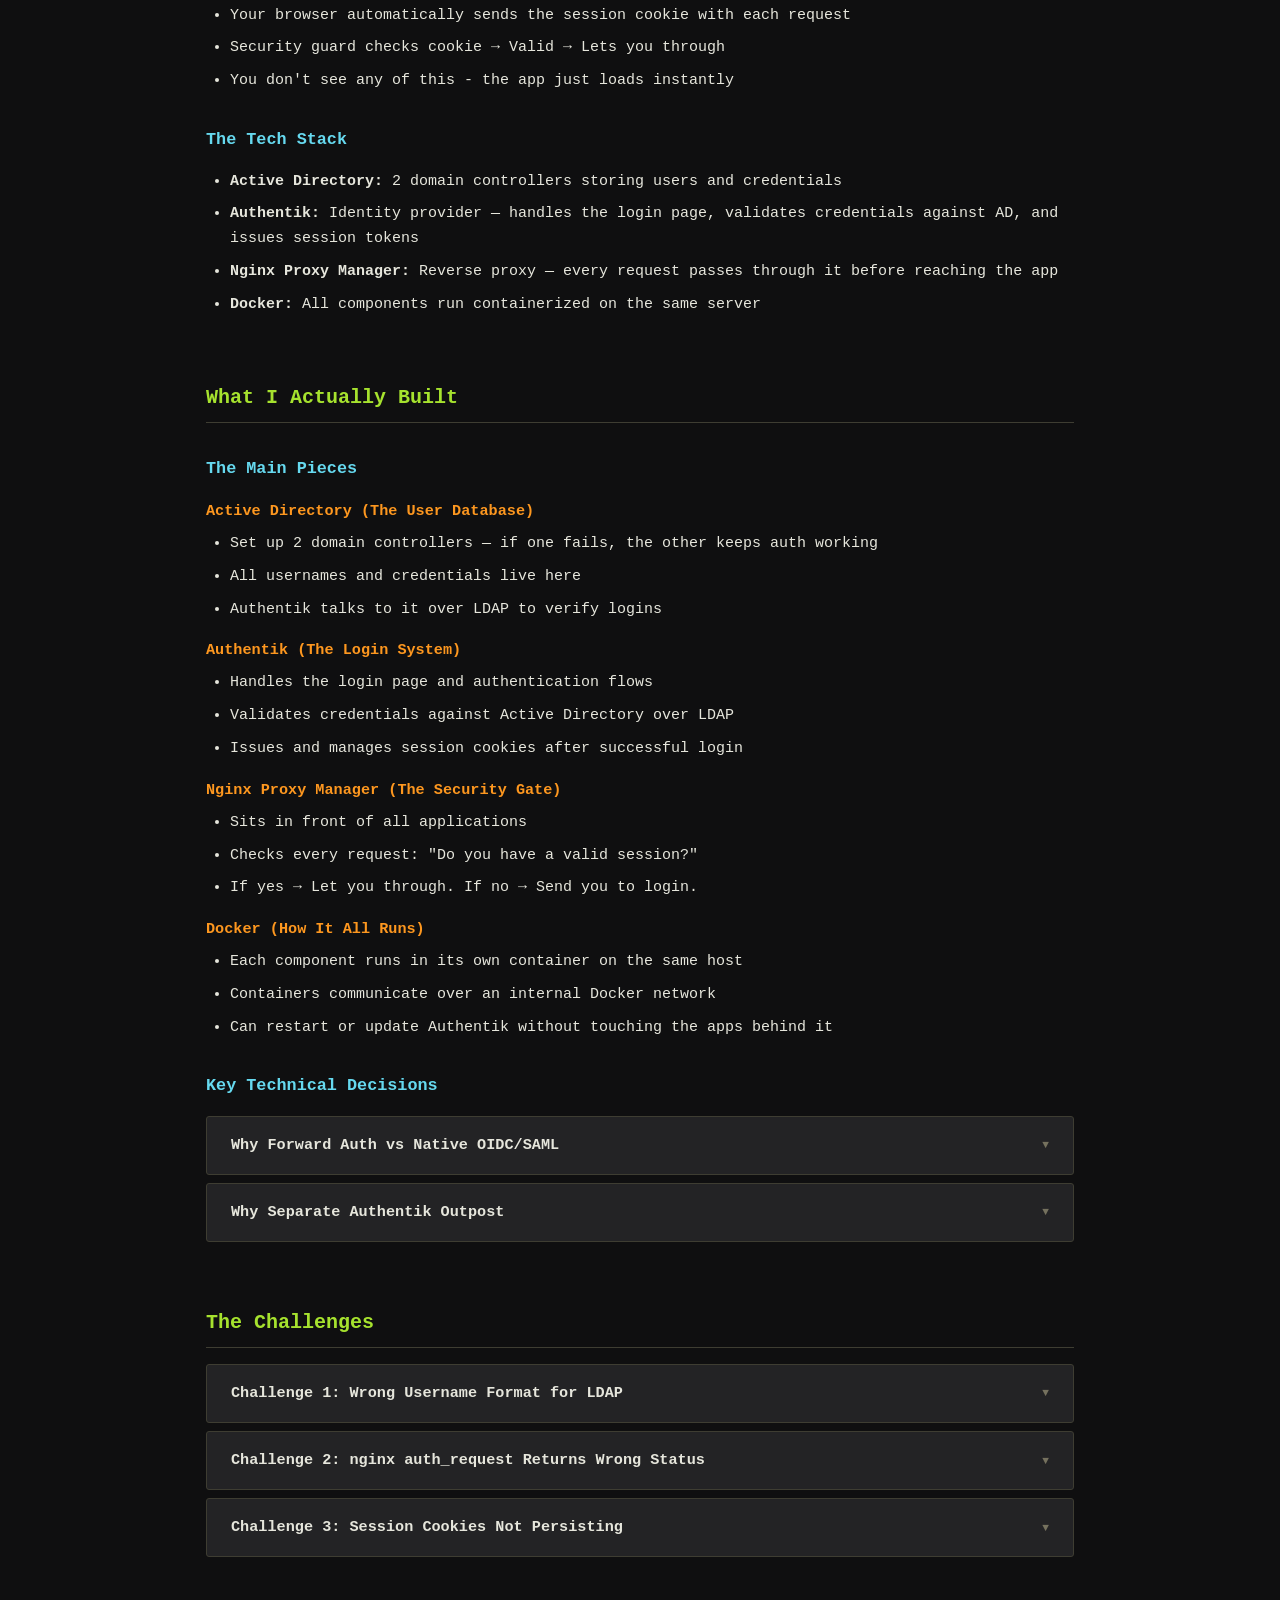
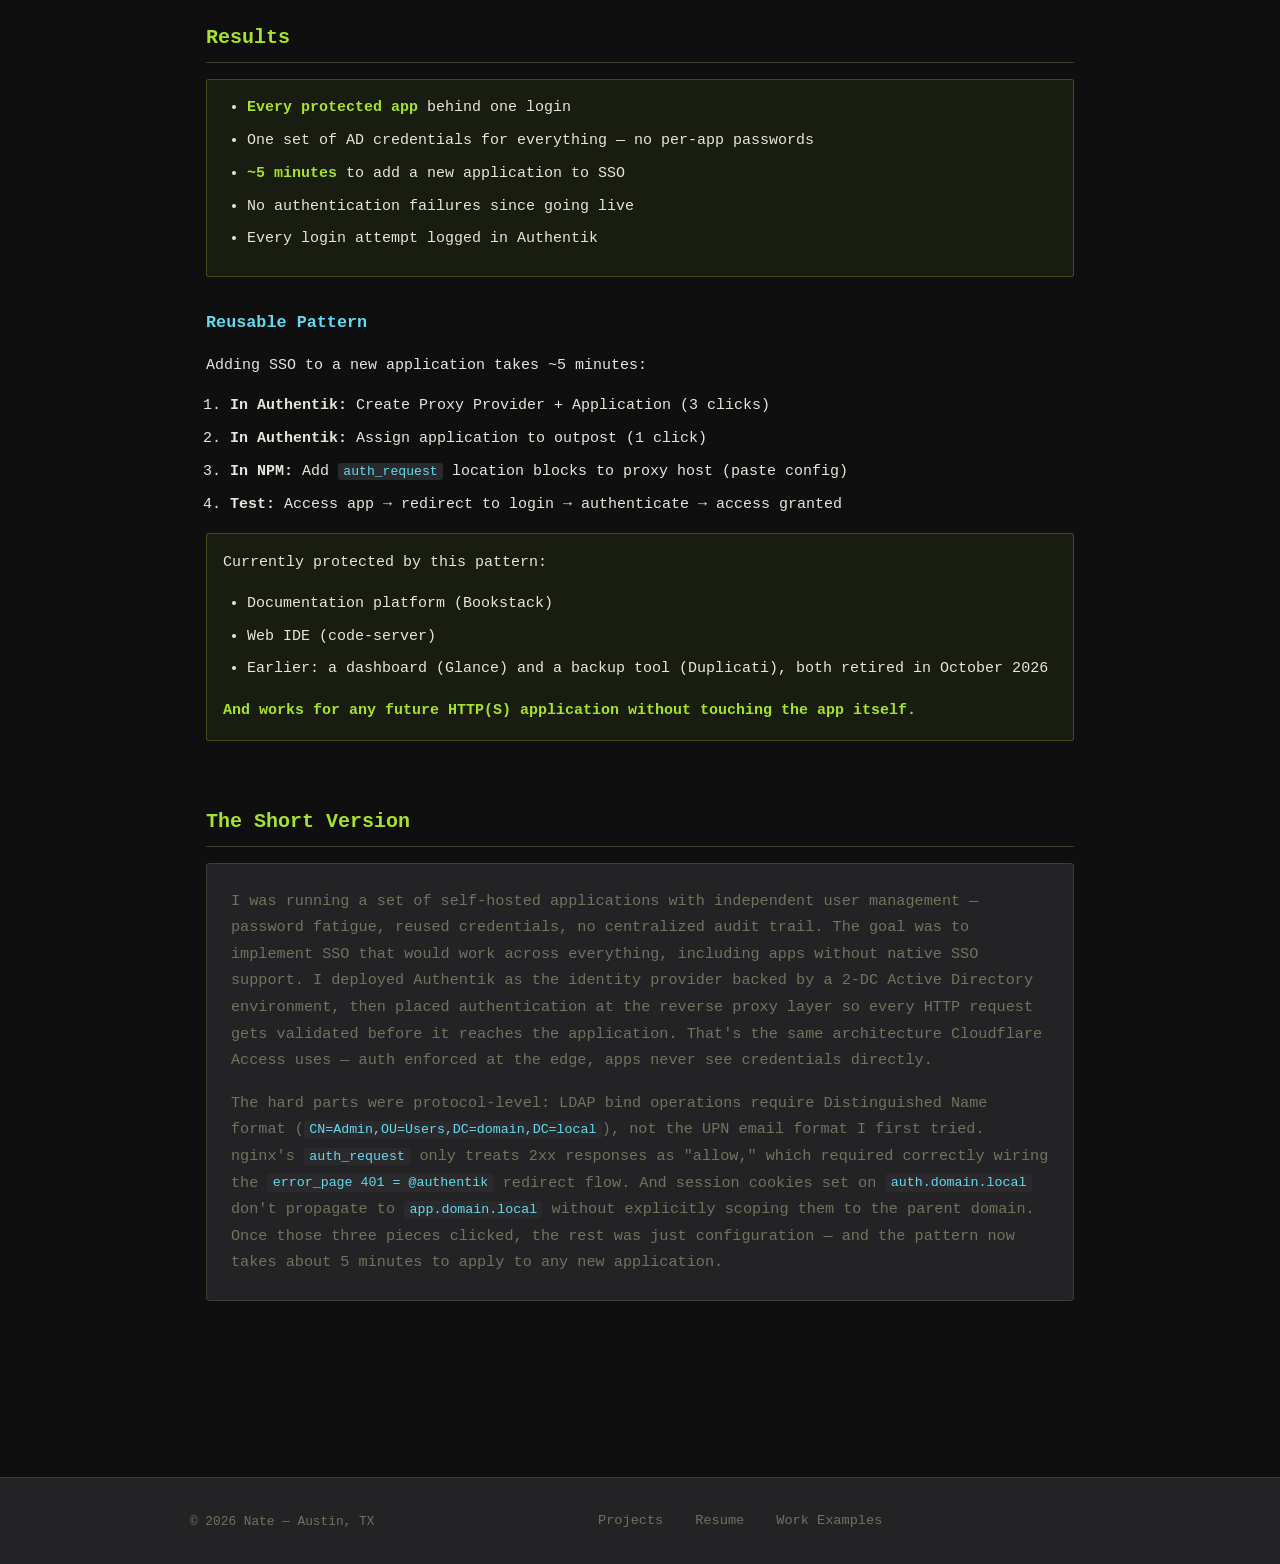
==== commit 5ebd54ff: "Sync whole site with the vault (source of truth) Rebuild the home-page terminal resume from the curr" ====
--- a/authentik-sso.html
+++ b/authentik-sso.html
@@ -25,7 +25,7 @@
 
     <!-- Open Graph / Social Media -->
     <meta property="og:title" content="Enterprise SSO Implementation - Nate's Portfolio">
-    <meta property="og:description" content="Forward authentication deployment using Authentik + Active Directory. Protecting 8+ applications with centralized identity management and zero per-app credentials.">
+    <meta property="og:description" content="Forward authentication deployment using Authentik + Active Directory. Self-hosted apps behind one login with centralized identity management and zero per-app credentials.">
     <meta property="og:image" content="https://seggsy.co/og-image.png">
     <meta property="og:url" content="https://seggsy.co/authentik-sso">
     <meta property="og:type" content="article">
@@ -33,7 +33,7 @@
     <!-- Twitter Card -->
     <meta name="twitter:card" content="summary_large_image">
     <meta name="twitter:title" content="Enterprise SSO Implementation - Nate's Portfolio">
-    <meta name="twitter:description" content="Forward authentication deployment using Authentik + Active Directory. Protecting 8+ applications with centralized identity management.">
+    <meta name="twitter:description" content="Forward authentication deployment using Authentik + Active Directory. Self-hosted apps behind one login with centralized identity management.">
     <meta name="twitter:image" content="https://seggsy.co/og-image.png">
 
     <!-- Fonts: IBM Plex Mono -->
@@ -72,7 +72,7 @@
                 <p>Set up single sign-on across my homelab — one login for everything from the documentation wiki to the code editor. Authentik validates credentials against Active Directory, then issues a session cookie the reverse proxy checks on every request. Log in once; everything just works after that.</p>
 
                 <div class="key-achievement">
-                    <strong>Key Achievement:</strong> 8+ applications behind one login. Adding a new app takes about 5 minutes — a proxy provider, an application entry, and a few nginx lines.
+                    <strong>Key Achievement:</strong> Self-hosted apps behind one login. Adding a new app takes about 5 minutes — a proxy provider, an application entry, and a few nginx lines.
                 </div>
             </div>
         </div>
@@ -83,7 +83,7 @@
 
             <h3>What I Started With</h3>
             <ul>
-                <li>8+ applications running in my homelab (documentation wiki, dashboard, code editor, etc.)</li>
+                <li>A growing set of self-hosted apps in my homelab (documentation wiki, dashboard, code editor, etc.)</li>
                 <li>Each app had its own login page and password</li>
                 <li>I was either reusing passwords (bad security) or forgetting which password went with which app</li>
                 <li>No way to see who accessed what, or block access globally if needed</li>
@@ -92,9 +92,9 @@
             <h3>Why This Sucks</h3>
             <ul>
                 <li><strong>Security risk:</strong> Weak passwords get reused, or you write them down</li>
-                <li><strong>Time waste:</strong> Managing users in 8 different places</li>
+                <li><strong>Time waste:</strong> Managing users separately in every app</li>
                 <li><strong>No control:</strong> Can't revoke someone's access to everything at once</li>
-                <li><strong>Annoying:</strong> Logging in 8 times to check 8 things</li>
+                <li><strong>Annoying:</strong> Logging in again for every app I checked</li>
             </ul>
 
         </section>
@@ -297,7 +297,7 @@
 
             <div class="success-box">
                 <ul style="margin-bottom: 0;">
-                    <li><strong>8+ applications</strong> behind one login</li>
+                    <li><strong>Every protected app</strong> behind one login</li>
                     <li>One set of AD credentials for everything — no per-app passwords</li>
                     <li><strong>~5 minutes</strong> to add a new application to SSO</li>
                     <li>No authentication failures since going live</li>
@@ -316,13 +316,11 @@
             </ol>
 
             <div class="success-box">
-                <p>This pattern has been applied to:</p>
+                <p>Currently protected by this pattern:</p>
                 <ul style="margin-bottom: 0;">
                     <li>Documentation platform (Bookstack)</li>
-                    <li>Dashboard (Glance)</li>
                     <li>Web IDE (code-server)</li>
-                    <li>Monitoring (Uptime Kuma)</li>
-                    <li>Backup tool (Duplicati)</li>
+                    <li>Earlier: a dashboard (Glance) and a backup tool (Duplicati), both retired in October 2026</li>
                 </ul>
                 <p style="margin-top: var(--space-sm); margin-bottom: 0;"><strong>And works for any future HTTP(S) application without touching the app itself.</strong></p>
             </div>
@@ -333,7 +331,7 @@
             <h2>The Short Version</h2>
 
             <div class="story-section">
-                <p>I was running 8 self-hosted applications with independent user management — password fatigue, reused credentials, no centralized audit trail. The goal was to implement SSO that would work across everything, including apps without native SSO support. I deployed Authentik as the identity provider backed by a 2-DC Active Directory environment, then placed authentication at the reverse proxy layer so every HTTP request gets validated before it reaches the application. That's the same architecture Cloudflare Access uses — auth enforced at the edge, apps never see credentials directly.</p>
+                <p>I was running a set of self-hosted applications with independent user management — password fatigue, reused credentials, no centralized audit trail. The goal was to implement SSO that would work across everything, including apps without native SSO support. I deployed Authentik as the identity provider backed by a 2-DC Active Directory environment, then placed authentication at the reverse proxy layer so every HTTP request gets validated before it reaches the application. That's the same architecture Cloudflare Access uses — auth enforced at the edge, apps never see credentials directly.</p>
                 <p>The hard parts were protocol-level: LDAP bind operations require Distinguished Name format (<code>CN=Admin,OU=Users,DC=domain,DC=local</code>), not the UPN email format I first tried. nginx's <code>auth_request</code> only treats 2xx responses as "allow," which required correctly wiring the <code>error_page 401 = @authentik</code> redirect flow. And session cookies set on <code>auth.domain.local</code> don't propagate to <code>app.domain.local</code> without explicitly scoping them to the parent domain. Once those three pieces clicked, the rest was just configuration — and the pattern now takes about 5 minutes to apply to any new application.</p>
             </div>
         </section>
--- a/styles.css
+++ b/styles.css
@@ -77,7 +77,7 @@
 /* ==================== Base ==================== */
 body {
     font-family: var(--font);
-    background: var(--bg);
+    background: var(--bg-code);
     color: var(--fg);
     line-height: 1.65;
     font-size: 15px;
@@ -249,7 +249,7 @@
 .section { margin-bottom: var(--space-2xl); }
 
 h2 {
-    font-size: 1.1rem;
+    font-size: clamp(1rem, 0.9rem + 0.5vw, 1.25rem);
     font-weight: 600;
     color: var(--green);
     margin-bottom: var(--space-sm);
@@ -258,7 +258,7 @@
 }
 
 h3 {
-    font-size: 1rem;
+    font-size: clamp(0.9rem, 0.85rem + 0.25vw, 1.05rem);
     font-weight: 600;
     color: var(--cyan);
     margin-top: var(--space-lg);
@@ -266,7 +266,7 @@
 }
 
 h4 {
-    font-size: 0.9rem;
+    font-size: clamp(0.85rem, 0.8rem + 0.2vw, 0.95rem);
     font-weight: 600;
     color: var(--orange);
     margin-top: var(--space-sm);
@@ -526,6 +526,14 @@
 }
 
 /* ==================== Responsive (Project Pages) ==================== */
+
+/* Tablet mid-range — iPad Air (820px), iPad mini landscape, Galaxy Tab */
+@media (max-width: 900px) {
+    main.project-main { padding: var(--space-lg) var(--space-sm); }
+    .comparison-grid  { gap: var(--space-xs); }
+    pre { font-size: 0.82rem; }
+}
+
 @media (max-width: 768px) {
     h1 { font-size: 1.5rem; }
     h2 { font-size: 1rem; }
@@ -540,3 +548,9 @@
     footer.project-footer .footer-content { flex-direction: column; text-align: center; }
     .footer-links { flex-wrap: wrap; justify-content: center; }
 }
+
+/* Landscape mobile — rotated phones with short viewport height */
+@media (orientation: landscape) and (max-height: 500px) {
+    header { padding: 4px 0; position: relative; }
+    main.project-main { padding: var(--space-sm) var(--space-xs); }
+}
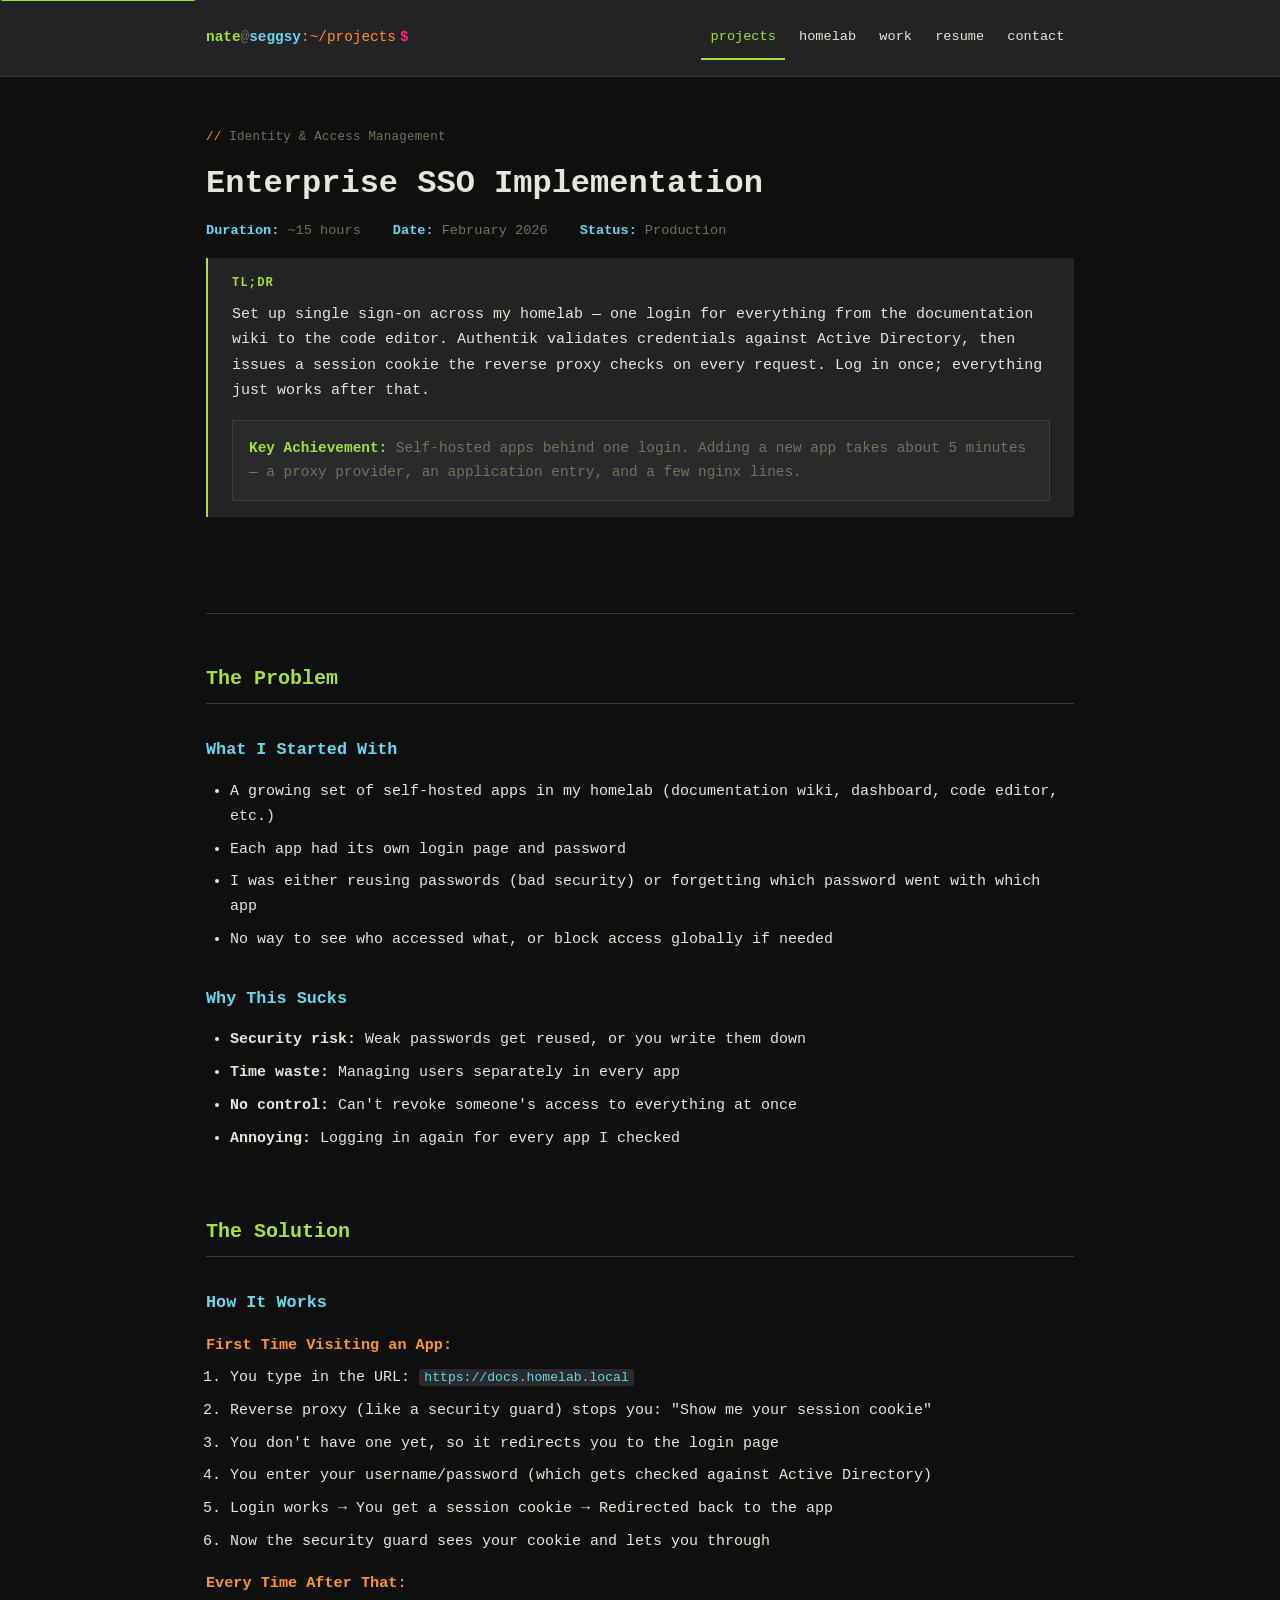
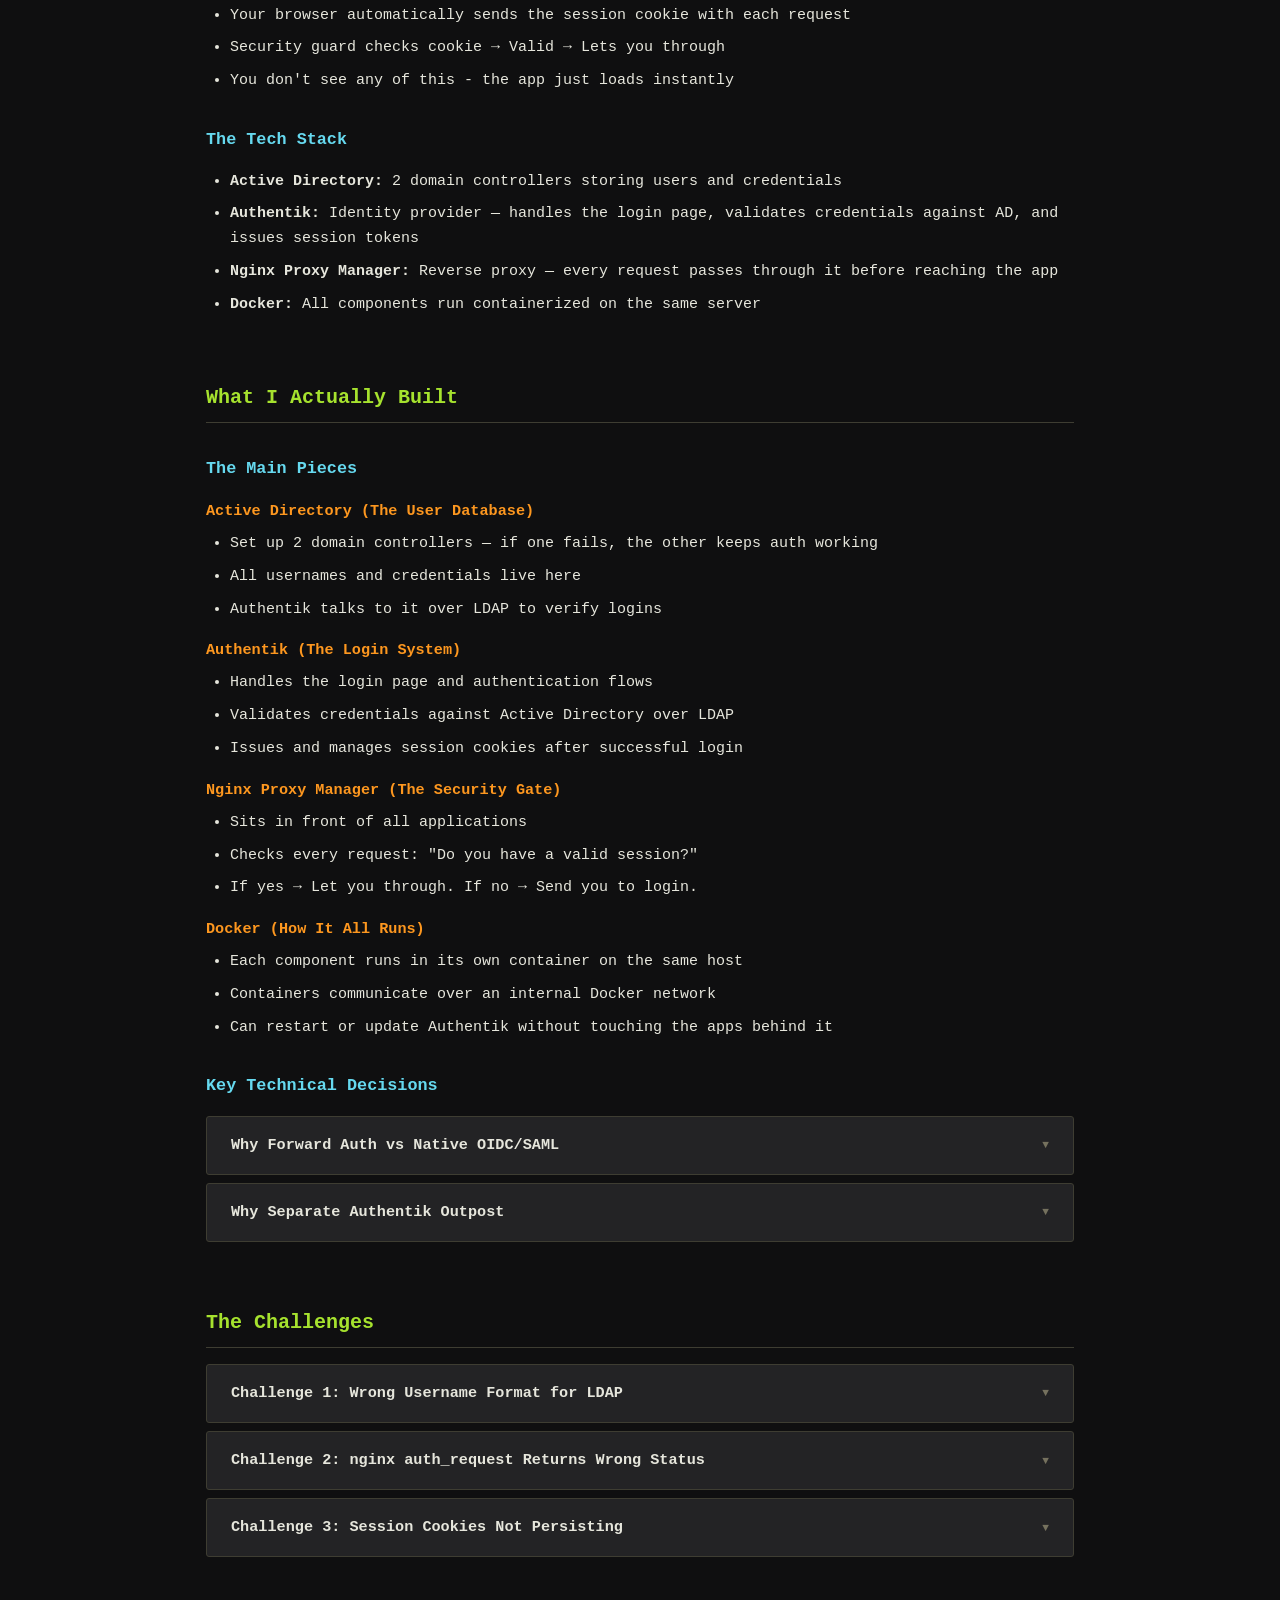
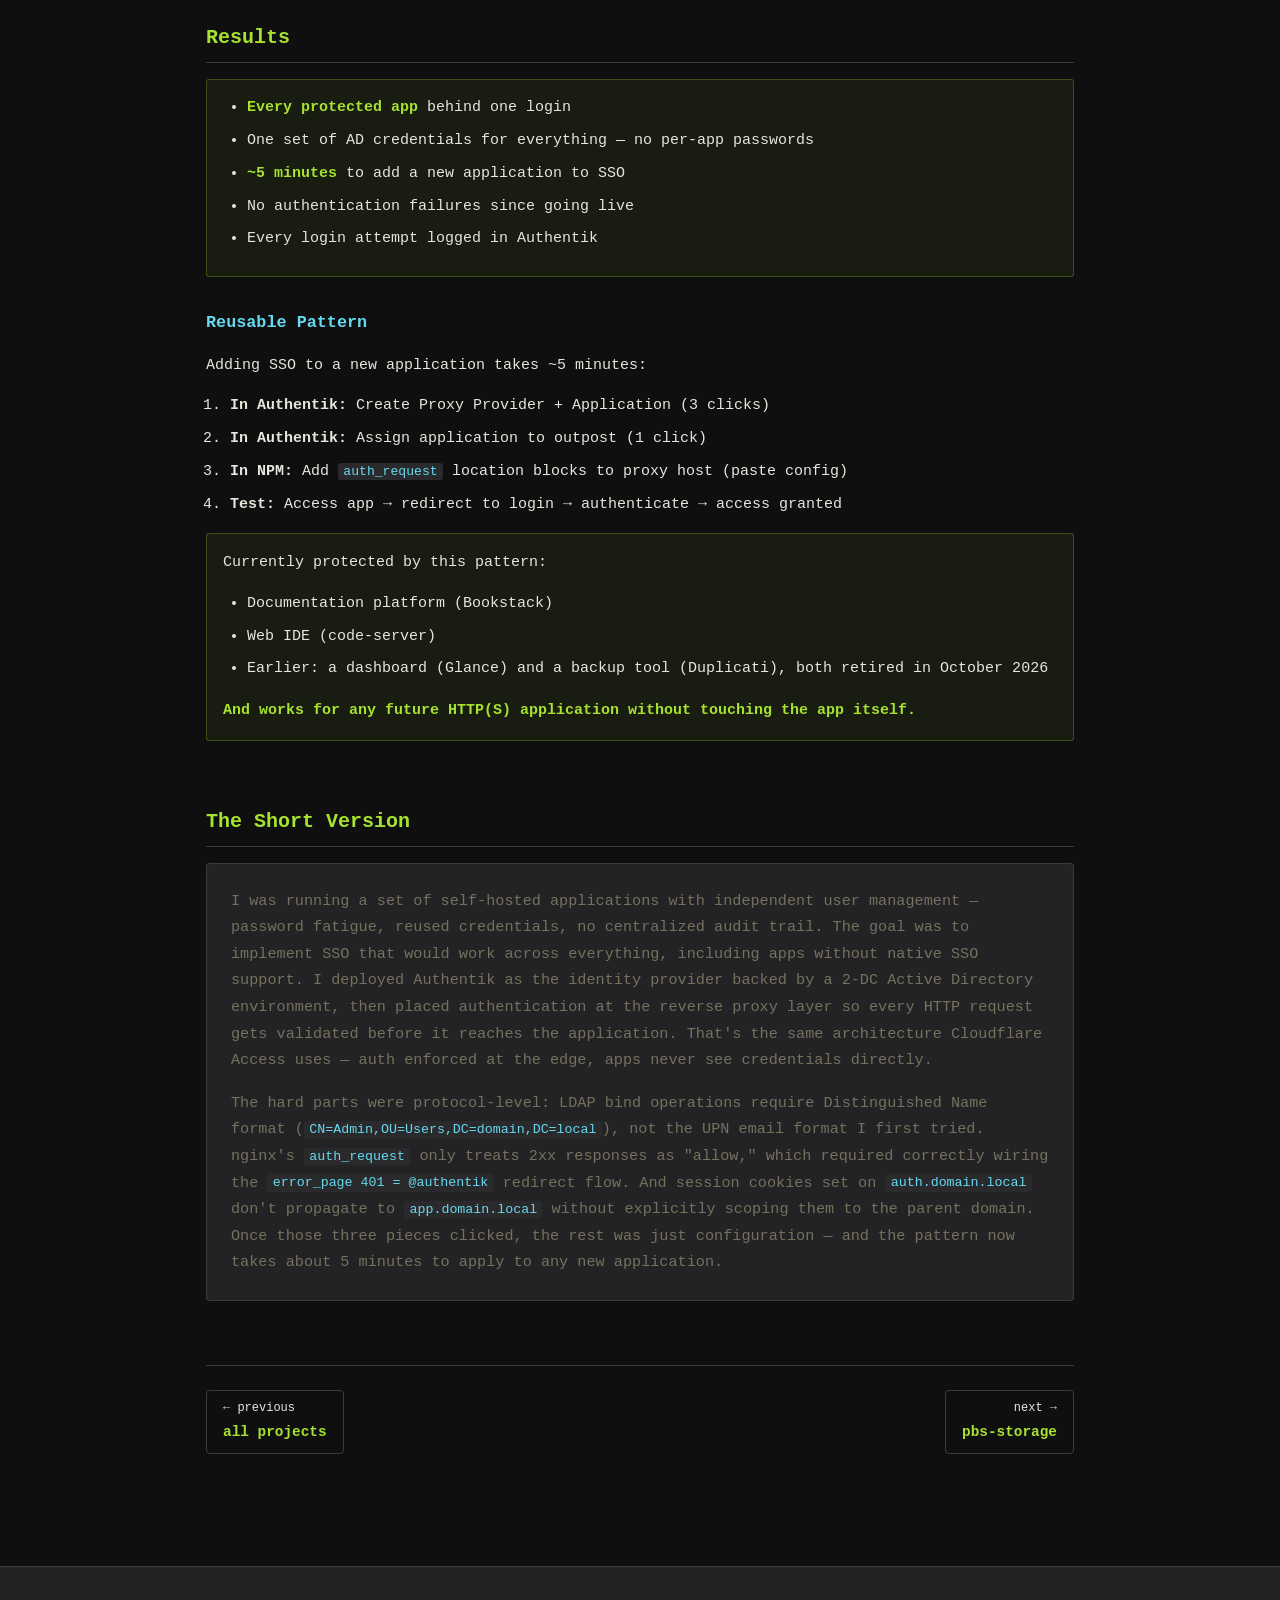
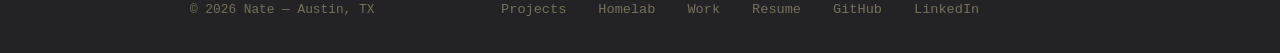
==== commit ca5f2a24: "Unify site navigation and link project pages Add consistent navigation and footers, project prev/nex" ====
--- a/authentik-sso.html
+++ b/authentik-sso.html
@@ -51,7 +51,13 @@
             <a href="/" class="logo">
                 <span class="logo-user">nate</span><span class="logo-at">@</span><span class="logo-host">seggsy</span><span class="logo-path">:~/projects</span><span class="logo-dollar"> $</span>
             </a>
-            <a href="/" class="back-link">back to terminal</a>
+            <ul class="nav-links">
+                <li><a href="/#projects" aria-current="true">projects</a></li>
+                <li><a href="/homelab-highlights">homelab</a></li>
+                <li><a href="/work-highlights">work</a></li>
+                <li><a href="/resume">resume</a></li>
+                <li><a href="/#contact">contact</a></li>
+            </ul>
         </nav>
     </header>
 
@@ -335,15 +341,22 @@
                 <p>The hard parts were protocol-level: LDAP bind operations require Distinguished Name format (<code>CN=Admin,OU=Users,DC=domain,DC=local</code>), not the UPN email format I first tried. nginx's <code>auth_request</code> only treats 2xx responses as "allow," which required correctly wiring the <code>error_page 401 = @authentik</code> redirect flow. And session cookies set on <code>auth.domain.local</code> don't propagate to <code>app.domain.local</code> without explicitly scoping them to the parent domain. Once those three pieces clicked, the rest was just configuration — and the pattern now takes about 5 minutes to apply to any new application.</p>
             </div>
         </section>
+        <nav class="project-pager" aria-label="More projects">
+            <a href="/#projects" class="pager-prev"><span class="pager-label">&larr; previous</span><span class="pager-title">all projects</span></a>
+            <a href="/pbs-storage" class="pager-next" rel="next"><span class="pager-label">next &rarr;</span><span class="pager-title">pbs-storage</span></a>
+        </nav>
     </main>
 
     <footer class="project-footer" role="contentinfo">
         <div class="footer-content">
             <div class="footer-copy">&copy; 2026 Nate &mdash; Austin, TX</div>
             <nav class="footer-links" aria-label="Footer navigation">
-                <a href="/">Projects</a>
+                <a href="/#projects">Projects</a>
+                <a href="/homelab-highlights">Homelab</a>
+                <a href="/work-highlights">Work</a>
                 <a href="/resume">Resume</a>
-                <a href="/work-highlights">Work Examples</a>
+                <a href="https://github.com/NWA-F3RG" target="_blank" rel="noopener noreferrer" aria-label="GitHub (opens in new tab)">GitHub</a>
+                <a href="https://www.linkedin.com/in/nathannwaeze/" target="_blank" rel="noopener noreferrer" aria-label="LinkedIn (opens in new tab)">LinkedIn</a>
             </nav>
         </div>
     </footer>
--- a/styles.css
+++ b/styles.css
@@ -64,6 +64,9 @@
 
 html { scroll-behavior: smooth; }
 
+/* Anchor targets land below the sticky header, not under it */
+[id] { scroll-margin-top: 5rem; }
+
 @media (prefers-reduced-motion: reduce) {
     html { scroll-behavior: auto; }
     *, *::before, *::after {
@@ -149,26 +152,88 @@
 .logo .logo-path   { color: var(--orange); }
 .logo .logo-dollar { color: var(--pink); font-weight: 600; margin-left: 4px; }
 
-/* Back-to-terminal link */
-.back-link {
-    color: var(--fg-dim);
+/* Main nav: the same five links on every page (index.html mirrors these rules inline) */
+.nav-links {
+    list-style: none;
+    display: flex;
+    align-items: center;
+    gap: 0.25rem;
+    margin: 0;
+    padding: 0;
+}
+.nav-links li { margin: 0; line-height: 1; }
+.nav-links a {
+    color: var(--fg);
     text-decoration: none;
     font-size: 0.85rem;
-    font-weight: 400;
-    transition: color 0.15s;
+    white-space: nowrap;
+    padding: 0 0.6rem;
     min-height: 44px;
     display: inline-flex;
     align-items: center;
-    gap: 0.4rem;
+    border-bottom: 2px solid transparent;
+    transition: color 0.15s, border-color 0.15s;
     touch-action: manipulation;
     -webkit-tap-highlight-color: transparent;
 }
-.back-link:hover { color: var(--fg); }
-.back-link::before {
-    content: '←';
-    color: var(--green);
-    font-size: 1rem;
-    line-height: 1;
+.nav-links a:hover { color: var(--green); }
+.nav-links a[aria-current] { color: var(--green); border-bottom-color: var(--green); }
+
+/* Phones: logo on one row, links on the next; header scrolls away to save space */
+@media (max-width: 700px) {
+    header { position: static; padding: var(--space-xs) 0; }
+    nav { flex-wrap: wrap; }
+    .nav-links { width: 100%; justify-content: space-between; overflow-x: auto; scrollbar-width: none; }
+    .nav-links::-webkit-scrollbar { display: none; }
+    .nav-links a { padding: 0 0.35rem; font-size: 0.8rem; }
+}
+
+/* ==================== Project Pager (prev / next) ==================== */
+.project-pager {
+    display: flex;
+    justify-content: space-between;
+    gap: var(--space-sm);
+    margin-top: var(--space-xl);
+    padding: var(--space-md) 0 0;   /* override the header's generic nav padding */
+    border-top: 1px solid var(--border);
+}
+.project-pager a {
+    display: flex;
+    flex-direction: column;
+    gap: 2px;
+    min-height: 44px;
+    padding: var(--space-xs) var(--space-sm);
+    border: 1px solid var(--border);
+    border-radius: var(--radius-md);
+    text-decoration: none;
+    max-width: 48%;
+    transition: border-color 0.15s;
+    touch-action: manipulation;
+}
+.project-pager a:hover { border-color: var(--green); }
+.project-pager .pager-next { margin-left: auto; text-align: right; }
+.project-pager .pager-label { color: var(--fg); font-size: 0.75rem; }
+.project-pager .pager-title { color: var(--green); font-size: 0.9rem; font-weight: 600; overflow-wrap: anywhere; }
+
+/* Résumé ↔ work-example cross-links */
+.see-how { white-space: nowrap; }
+.see-how a, .backs-resume a { color: var(--green); text-underline-offset: 2px; }
+.see-how a:hover, .backs-resume a:hover { color: var(--fg); }
+.backs-resume {
+    font-size: 0.8rem;
+    color: var(--fg);
+    margin-top: var(--space-xs);
+}
+.backs-resume a { color: var(--green); }
+li:target {
+    background: rgba(166, 226, 46, 0.08);
+    outline: 1px solid var(--green);
+    outline-offset: 4px;
+    border-radius: var(--radius-sm);
+}
+@media print {
+    .see-how, .backs-resume, .nav-links, .project-pager { display: none !important; }
+    li:target { background: none; outline: none; }
 }
 
 /* ==================== Project Page Layout ==================== */
@@ -508,7 +573,8 @@
 
 .footer-links {
     display: flex;
-    gap: var(--space-lg);
+    flex-wrap: wrap;
+    gap: var(--space-xs) var(--space-lg);
 }
 
 .footer-links a {
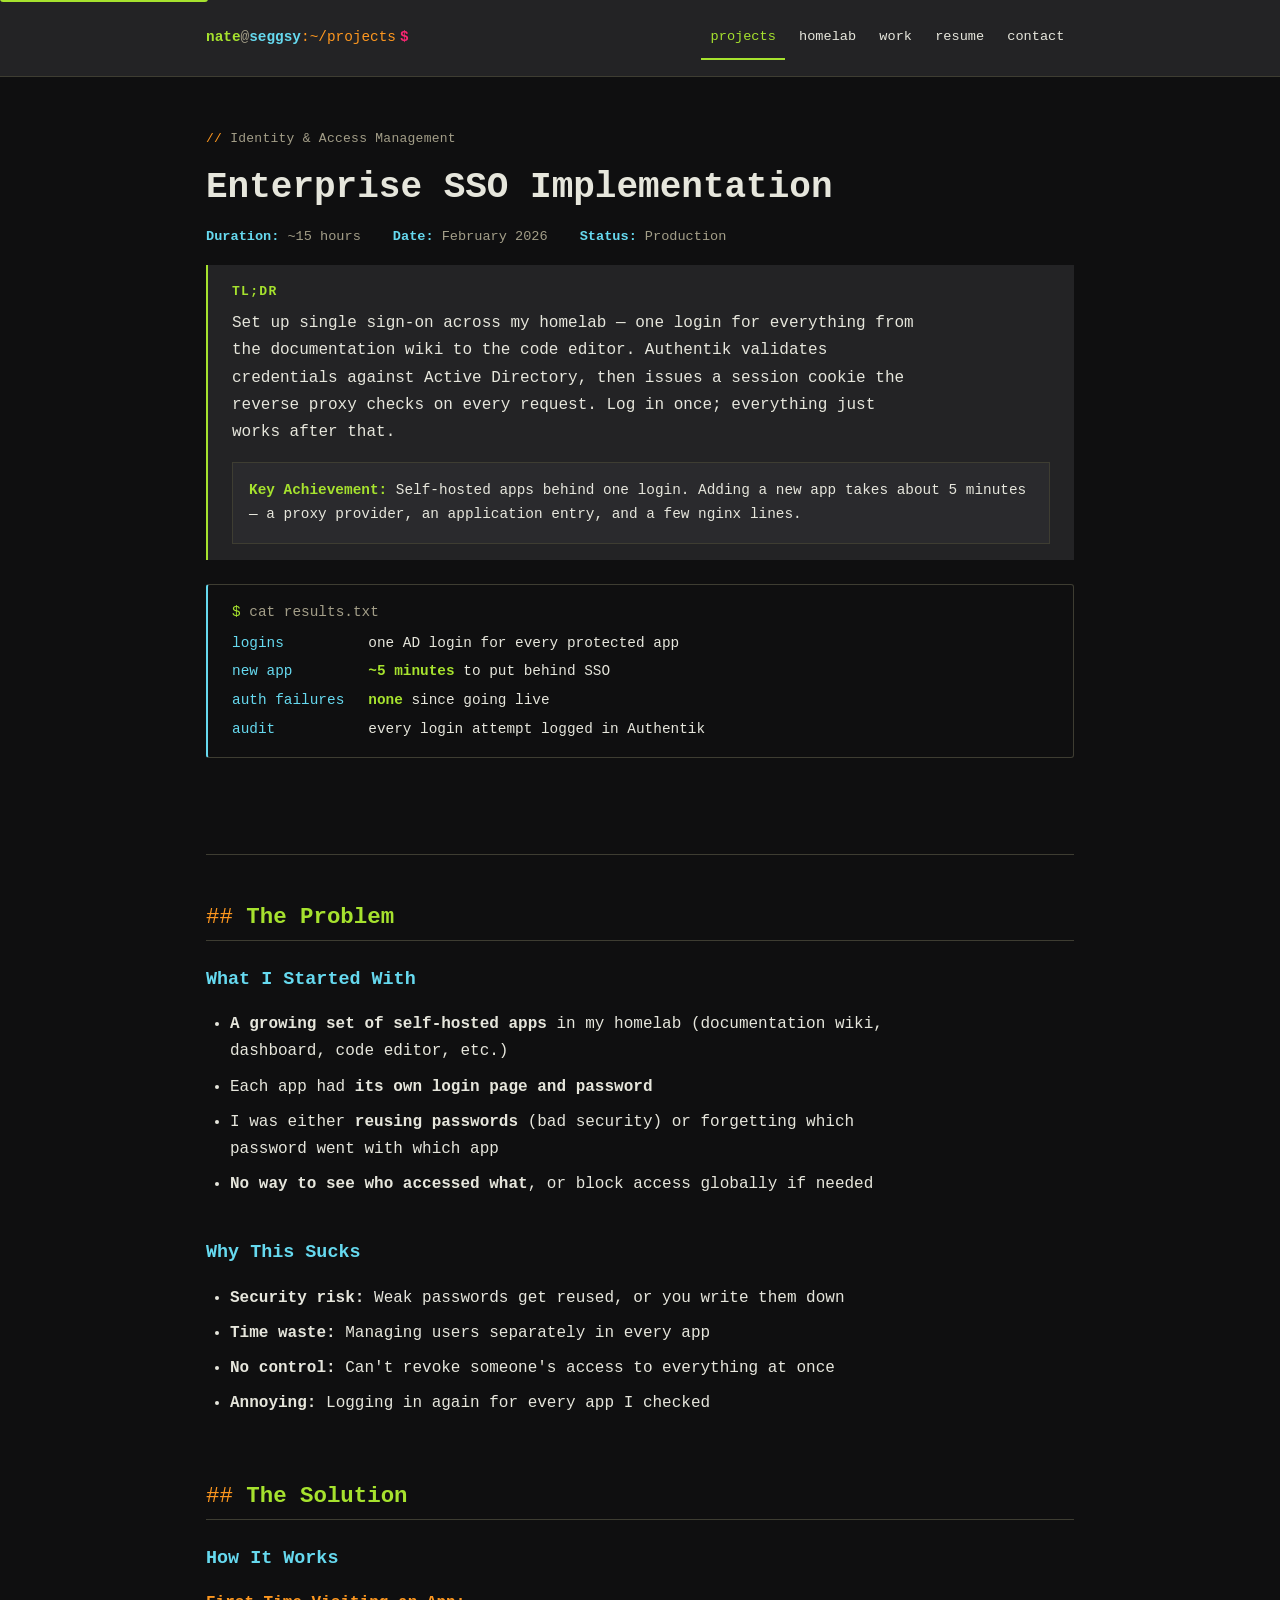
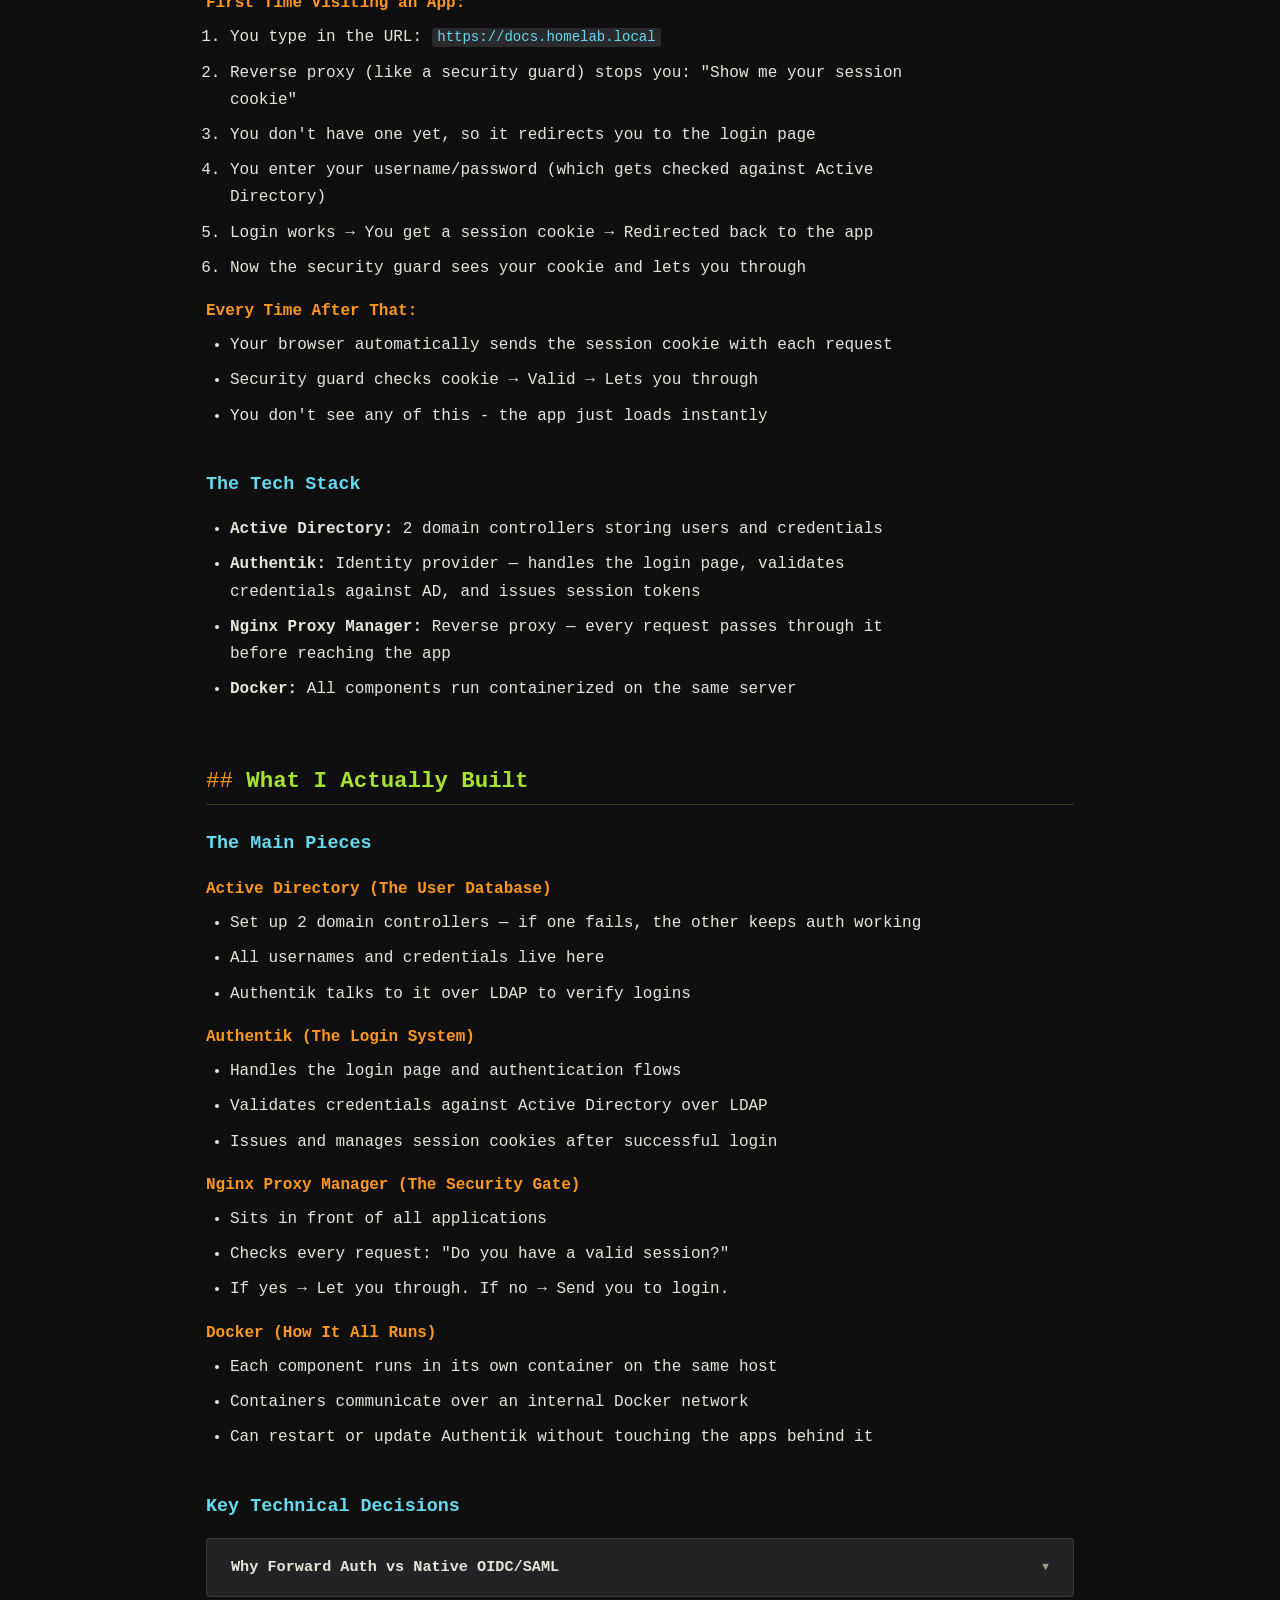
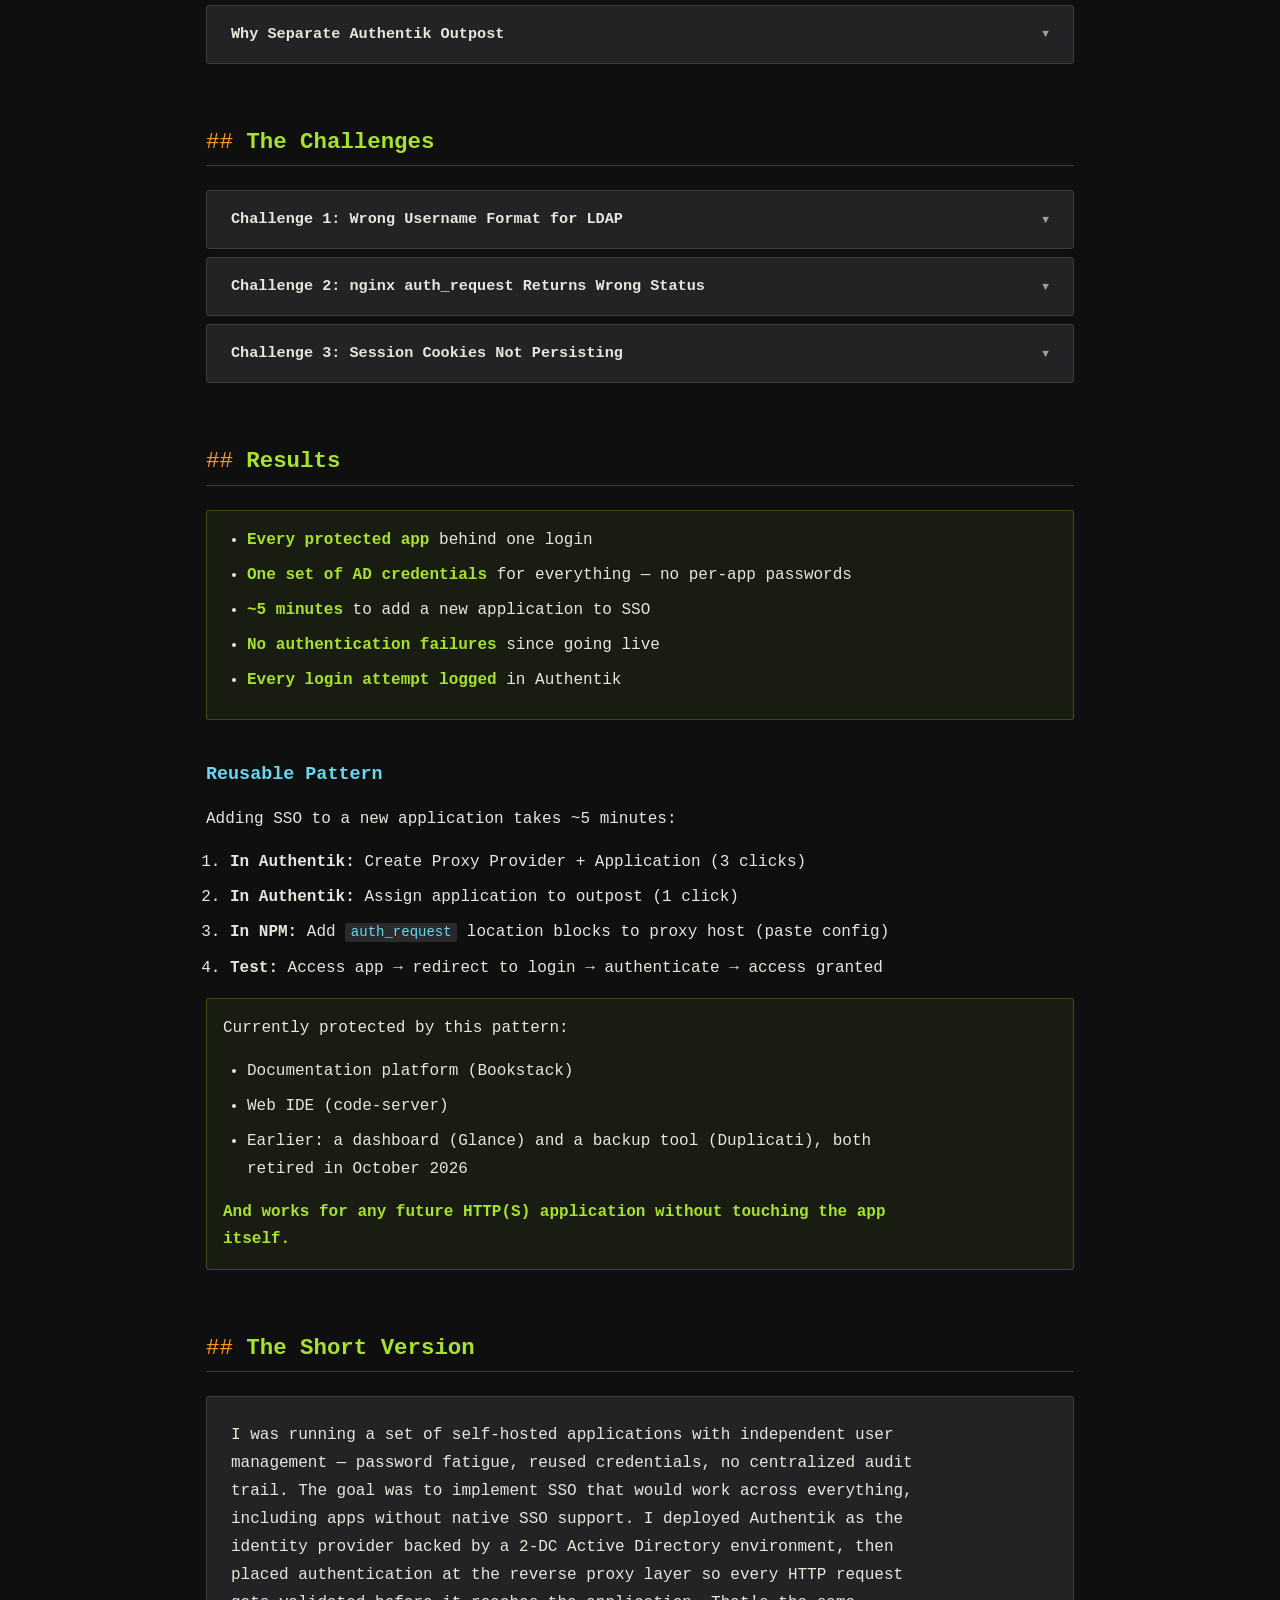
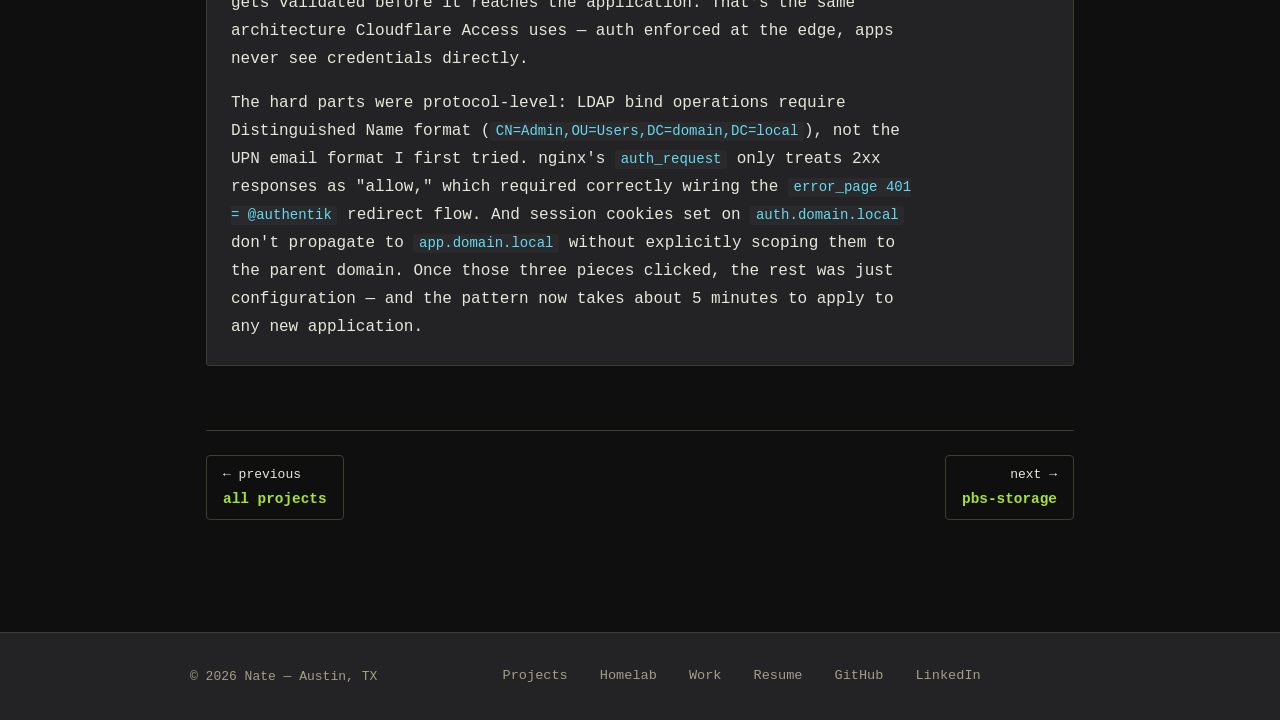
==== commit 9dc7e5db: "Improve project results and mobile readability Add concise results summaries to project pages, impro" ====
--- a/authentik-sso.html
+++ b/authentik-sso.html
@@ -81,6 +81,20 @@
                     <strong>Key Achievement:</strong> Self-hosted apps behind one login. Adding a new app takes about 5 minutes — a proxy provider, an application entry, and a few nginx lines.
                 </div>
             </div>
+
+            <div class="results">
+                <div class="results-cmd"><span class="prompt">$</span> cat results.txt</div>
+                <dl>
+                    <dt>logins</dt>
+                    <dd>one AD login for every protected app</dd>
+                    <dt>new app</dt>
+                    <dd><strong>~5 minutes</strong> to put behind SSO</dd>
+                    <dt>auth failures</dt>
+                    <dd><strong>none</strong> since going live</dd>
+                    <dt>audit</dt>
+                    <dd>every login attempt logged in Authentik</dd>
+                </dl>
+            </div>
         </div>
 
         <!-- The Problem -->
@@ -89,10 +103,10 @@
 
             <h3>What I Started With</h3>
             <ul>
-                <li>A growing set of self-hosted apps in my homelab (documentation wiki, dashboard, code editor, etc.)</li>
-                <li>Each app had its own login page and password</li>
-                <li>I was either reusing passwords (bad security) or forgetting which password went with which app</li>
-                <li>No way to see who accessed what, or block access globally if needed</li>
+                <li><strong>A growing set of self-hosted apps</strong> in my homelab (documentation wiki, dashboard, code editor, etc.)</li>
+                <li>Each app had <strong>its own login page and password</strong></li>
+                <li>I was either <strong>reusing passwords</strong> (bad security) or forgetting which password went with which app</li>
+                <li><strong>No way to see who accessed what</strong>, or block access globally if needed</li>
             </ul>
 
             <h3>Why This Sucks</h3>
@@ -304,10 +318,10 @@
             <div class="success-box">
                 <ul style="margin-bottom: 0;">
                     <li><strong>Every protected app</strong> behind one login</li>
-                    <li>One set of AD credentials for everything — no per-app passwords</li>
+                    <li><strong>One set of AD credentials</strong> for everything — no per-app passwords</li>
                     <li><strong>~5 minutes</strong> to add a new application to SSO</li>
-                    <li>No authentication failures since going live</li>
-                    <li>Every login attempt logged in Authentik</li>
+                    <li><strong>No authentication failures</strong> since going live</li>
+                    <li><strong>Every login attempt logged</strong> in Authentik</li>
                 </ul>
             </div>
 
--- a/styles.css
+++ b/styles.css
@@ -5,7 +5,8 @@
     --bg-elev:   #2a2a2d;
     --bg-code:   #0f0f10;
     --fg:        #e6e6dc;
-    --fg-dim:    #75715e;
+    --fg-dim:    #a39e88;   /* secondary TEXT: 5.3:1+ on every bg (WCAG AA) */
+    --fg-faint:  #75715e;   /* decoration only (rules, art, glyphs), never reading text */
     --green:     #a6e22e;
     --orange:    #fd971f;
     --cyan:      #66d9ef;
@@ -35,7 +36,7 @@
     --font-sans: var(--font);
     --font-display: var(--font);
 
-    --font-size-xs:   clamp(0.75rem,  0.7rem  + 0.25vw, 0.875rem);
+    --font-size-xs:   clamp(0.8125rem, 0.75rem + 0.25vw, 0.875rem);
     --font-size-sm:   clamp(0.875rem, 0.8rem  + 0.375vw, 1rem);
     --font-size-base: clamp(1rem,     0.9rem  + 0.5vw,   1.125rem);
     --font-size-lg:   clamp(1.125rem, 1rem    + 0.625vw, 1.25rem);
@@ -83,7 +84,7 @@
     background: var(--bg-code);
     color: var(--fg);
     line-height: 1.65;
-    font-size: 15px;
+    font-size: 16px;
     -webkit-font-smoothing: antialiased;
 }
 
@@ -185,7 +186,7 @@
     nav { flex-wrap: wrap; }
     .nav-links { width: 100%; justify-content: space-between; overflow-x: auto; scrollbar-width: none; }
     .nav-links::-webkit-scrollbar { display: none; }
-    .nav-links a { padding: 0 0.35rem; font-size: 0.8rem; }
+    .nav-links a { padding: 0 0.35rem; font-size: 0.8125rem; }
 }
 
 /* ==================== Project Pager (prev / next) ==================== */
@@ -212,7 +213,7 @@
 }
 .project-pager a:hover { border-color: var(--green); }
 .project-pager .pager-next { margin-left: auto; text-align: right; }
-.project-pager .pager-label { color: var(--fg); font-size: 0.75rem; }
+.project-pager .pager-label { color: var(--fg); font-size: 0.8125rem; }
 .project-pager .pager-title { color: var(--green); font-size: 0.9rem; font-weight: 600; overflow-wrap: anywhere; }
 
 /* Résumé ↔ work-example cross-links */
@@ -220,7 +221,7 @@
 .see-how a, .backs-resume a { color: var(--green); text-underline-offset: 2px; }
 .see-how a:hover, .backs-resume a:hover { color: var(--fg); }
 .backs-resume {
-    font-size: 0.8rem;
+    font-size: 0.8125rem;
     color: var(--fg);
     margin-top: var(--space-xs);
 }
@@ -254,7 +255,7 @@
 .project-tag {
     display: inline-block;
     font-family: var(--font);
-    font-size: 0.78rem;
+    font-size: 0.8125rem;
     color: var(--fg-dim);
     margin-bottom: var(--space-sm);
     letter-spacing: 0.02em;
@@ -262,7 +263,7 @@
 .project-tag::before { content: '// '; color: var(--orange); }
 
 h1 {
-    font-size: clamp(1.5rem, 1.2rem + 1.5vw, 2rem);
+    font-size: clamp(1.6rem, 1.2rem + 1.5vw, 2.25rem);
     font-weight: 600;
     color: var(--fg);
     margin-bottom: var(--space-sm);
@@ -292,7 +293,7 @@
 .tldr-title {
     font-family: var(--font);
     font-weight: 600;
-    font-size: 0.75rem;
+    font-size: 0.8125rem;
     color: var(--green);
     margin-bottom: var(--space-xs);
     text-transform: uppercase;
@@ -306,42 +307,81 @@
     padding: var(--space-sm);
     margin-top: var(--space-xs);
     font-size: 0.9rem;
-    color: var(--fg-dim);
+    color: var(--fg);
 }
 .key-achievement strong { color: var(--green); }
+
+/* Results strip: "$ cat results.txt" right under the TL;DR, headline numbers only.
+   Every number must already appear further down the same page. */
+.results {
+    background: var(--bg-code);
+    border: 1px solid var(--border);
+    border-left: 2px solid var(--cyan);
+    border-radius: var(--radius-sm);
+    padding: var(--space-sm) var(--space-md);
+    margin: calc(-1 * var(--space-md)) 0 var(--space-xl);   /* sit close under .tldr */
+    font-size: 0.9rem;
+    line-height: 1.6;
+}
+.results-cmd { color: var(--fg-dim); margin-bottom: var(--space-xs); }
+.results-cmd .prompt { color: var(--green); }
+.results dl {
+    display: grid;
+    grid-template-columns: max-content minmax(0, 1fr);
+    gap: 0.35rem var(--space-md);
+    margin: 0;
+}
+.results dt { color: var(--cyan); }
+.results dd { color: var(--fg); margin: 0; }
+.results dd strong { color: var(--green); }
+@media (max-width: 600px) {
+    .results { padding: var(--space-sm); }
+    .results dl { grid-template-columns: minmax(0, 1fr); gap: 0; }
+    .results dd { margin-bottom: var(--space-xs); }
+    .results dd:last-child { margin-bottom: 0; }
+}
 
 /* ==================== Content Sections ==================== */
 .section { margin-bottom: var(--space-2xl); }
 
 h2 {
-    font-size: clamp(1rem, 0.9rem + 0.5vw, 1.25rem);
-    font-weight: 600;
+    font-size: clamp(1.2rem, 1.05rem + 0.6vw, 1.4rem);
+    font-weight: 600;
+    line-height: 1.3;
     color: var(--green);
-    margin-bottom: var(--space-sm);
+    margin-bottom: var(--space-md);
     padding-bottom: var(--space-xs);
     border-bottom: 1px solid var(--border);
 }
 
 h3 {
-    font-size: clamp(0.9rem, 0.85rem + 0.25vw, 1.05rem);
+    font-size: clamp(1.05rem, 1rem + 0.25vw, 1.15rem);
     font-weight: 600;
     color: var(--cyan);
-    margin-top: var(--space-lg);
-    margin-bottom: var(--space-sm);
-}
+    margin-top: 2.5rem;              /* clear break between sub-topics */
+    margin-bottom: var(--space-sm);
+}
+h2 + h3 { margin-top: var(--space-md); }
 
 h4 {
-    font-size: clamp(0.85rem, 0.8rem + 0.2vw, 0.95rem);
+    font-size: 1rem;
     font-weight: 600;
     color: var(--orange);
     margin-top: var(--space-sm);
     margin-bottom: var(--space-xs);
 }
 
+/* Markdown-style heading marker: hierarchy by shape + size, not color alone */
+main h2::before { content: '## '; color: var(--orange); font-weight: 400; }
+
 p { margin-bottom: var(--space-sm); color: var(--fg); line-height: 1.7; }
 
+/* Measure: prose wraps at ~72 characters (Baymard 50-75, WCAG 1.4.8 max 80).
+   pre, tables and diagrams keep the full column. */
+main p, main li { max-width: 72ch; }
+
 ul, ol { margin-left: var(--space-md); margin-bottom: var(--space-sm); }
-li { margin-bottom: var(--space-xs); color: var(--fg); line-height: 1.65; }
+li { margin-bottom: var(--space-xs); color: var(--fg); line-height: 1.7; }
 
 /* ==================== Code & Terminal ==================== */
 pre {
@@ -359,12 +399,23 @@
 
 code {
     font-family: var(--font);
-    font-size: 0.875em;
+    font-size: max(0.875em, 0.8125rem);  /* never under 13px, even inside small tables */
     color: var(--cyan);
     background: var(--bg-elev);
     padding: 0.1em 0.4em;
     border-radius: var(--radius-sm);
 }
+
+/* Long inline paths/commands wrap instead of pushing the page sideways on phones */
+:not(pre) > code { overflow-wrap: anywhere; }
+
+/* Wide tables scroll inside their own box, never the page */
+.table-scroll {
+    overflow-x: auto;
+    margin-bottom: var(--space-sm);
+    -webkit-overflow-scrolling: touch;
+}
+.table-scroll > table { margin-bottom: 0; }
 
 pre code {
     color: var(--fg);
@@ -405,7 +456,7 @@
     background: transparent;
     border: none;
     color: var(--fg-dim);
-    font-size: 0.8rem;
+    font-size: 0.8125rem;
     margin: 0;
     padding: 0;
     border-radius: 0;
@@ -497,6 +548,8 @@
     margin-bottom: var(--space-sm);
 }
 
+.comparison-grid > * { min-width: 0; }   /* let 1fr columns shrink on narrow phones */
+
 .before-box, .after-box {
     padding: var(--space-sm);
     border-radius: var(--radius-sm);
@@ -525,20 +578,20 @@
 }
 
 .story-section p {
-    color: var(--fg-dim);
+    color: var(--fg);
     line-height: 1.75;
-    font-size: 0.95rem;
+    font-size: 1rem;
     margin-bottom: var(--space-sm);
 }
 .story-section p:last-child { margin-bottom: 0; }
 
-.job li { font-size: 0.95rem; }
+.job li { font-size: 1rem; }
 
 /* ==================== Skill Badges ==================== */
 .skill-badge {
     display: inline-block;
     font-family: var(--font);
-    font-size: 0.75rem;
+    font-size: 0.8125rem;
     padding: 0.2rem 0.6rem;
     background: var(--bg-elev);
     color: var(--fg-dim);
@@ -587,7 +640,7 @@
 
 .footer-copy {
     font-family: var(--font);
-    font-size: 0.8rem;
+    font-size: 0.8125rem;
     color: var(--fg-dim);
 }
 
@@ -601,15 +654,15 @@
 }
 
 @media (max-width: 768px) {
-    h1 { font-size: 1.5rem; }
-    h2 { font-size: 1rem; }
-    h3 { font-size: 0.95rem; }
+    h1 { font-size: 1.6rem; }
+    h2 { font-size: 1.2rem; }
+    h3 { font-size: 1.05rem; }
 
     main.project-main { padding: var(--space-lg) var(--space-xs); }
 
     .project-meta { flex-direction: column; gap: var(--space-xs); }
 
-    pre { font-size: 0.78rem; }
+    pre { font-size: 0.8125rem; }
 
     footer.project-footer .footer-content { flex-direction: column; text-align: center; }
     .footer-links { flex-wrap: wrap; justify-content: center; }
